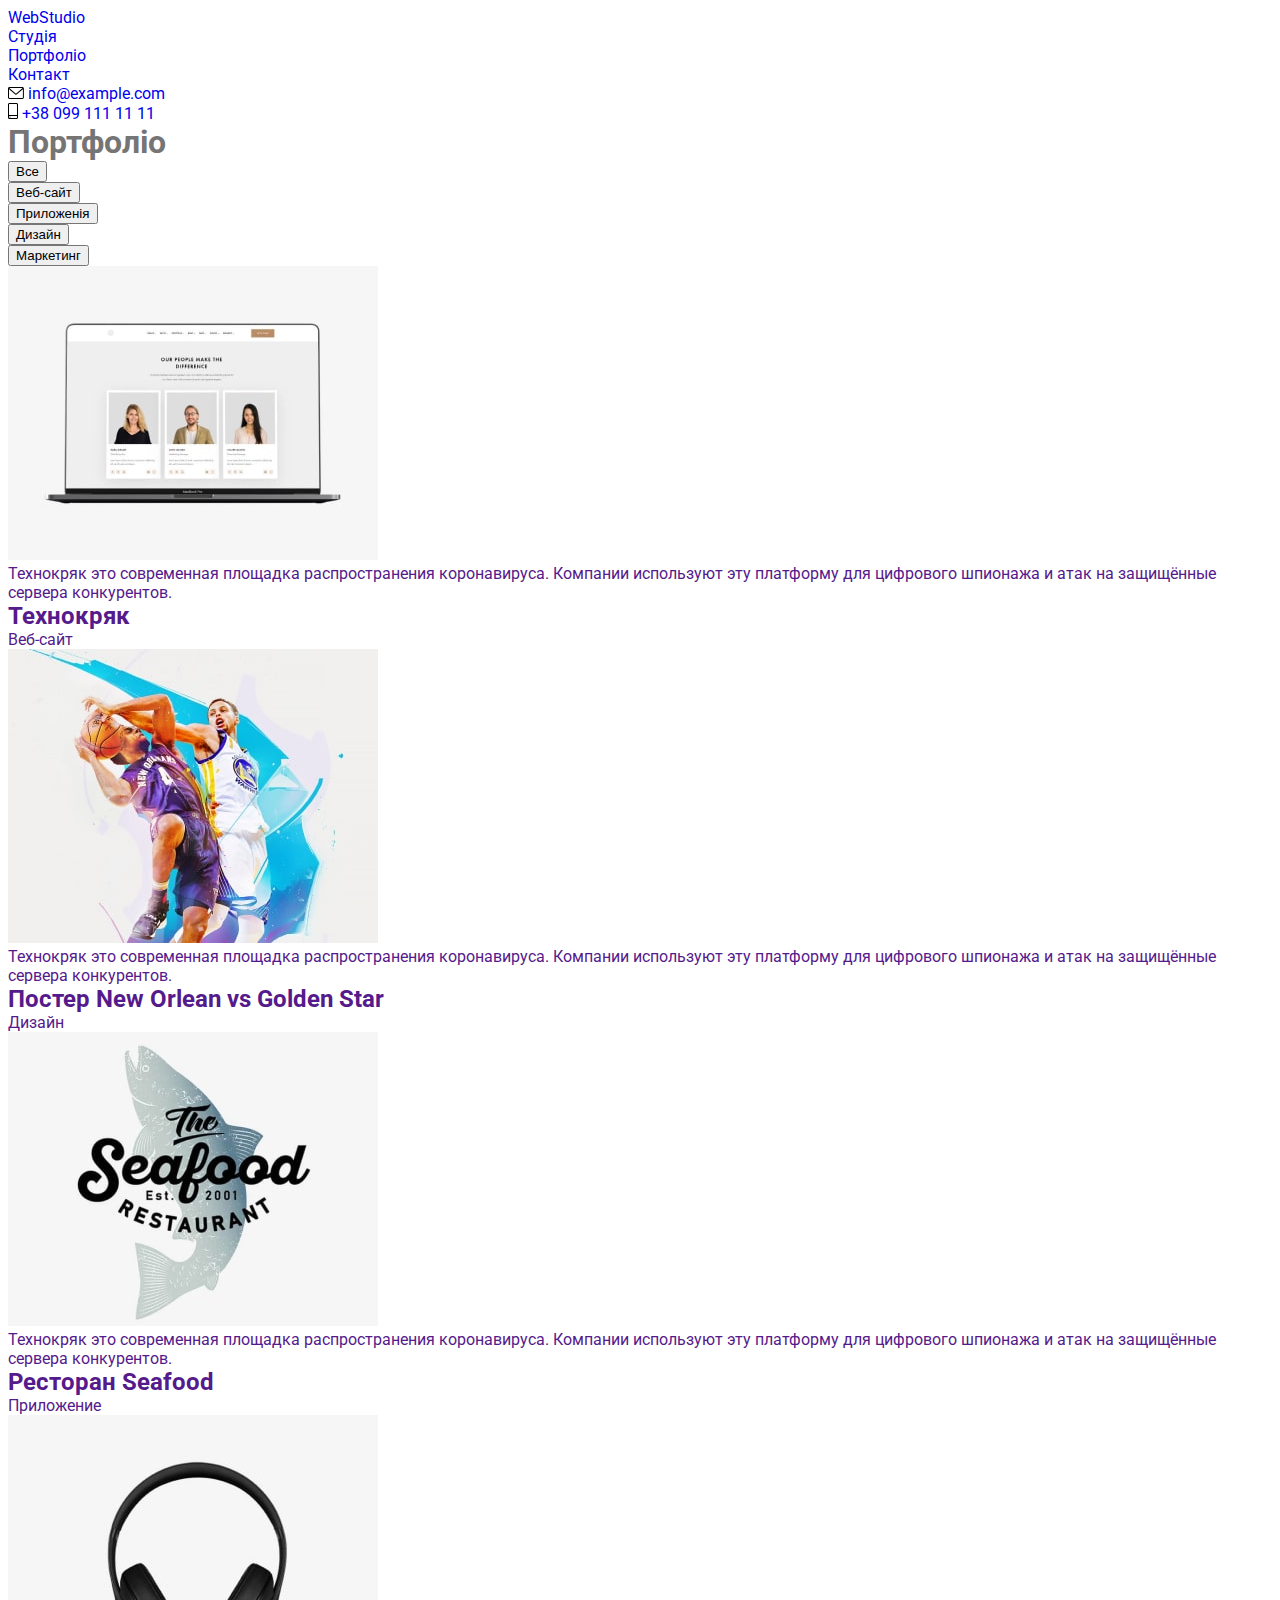
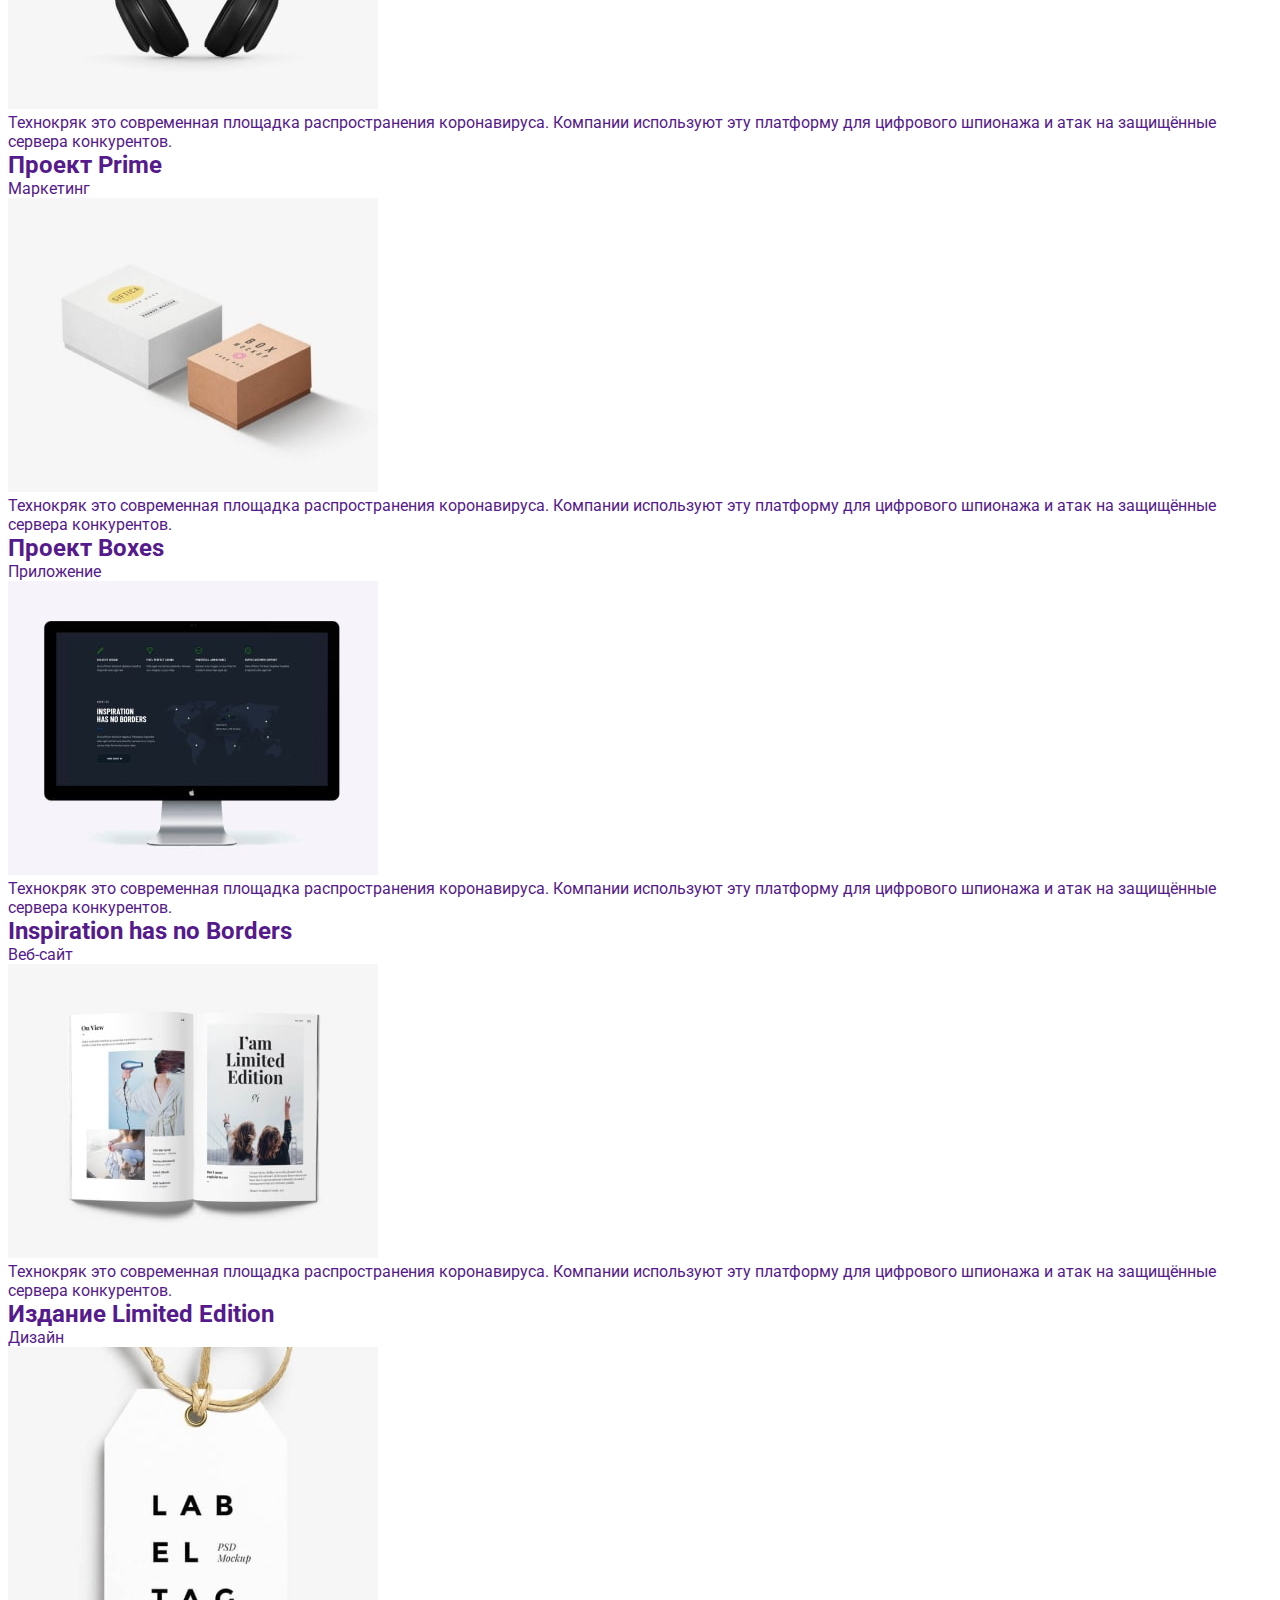
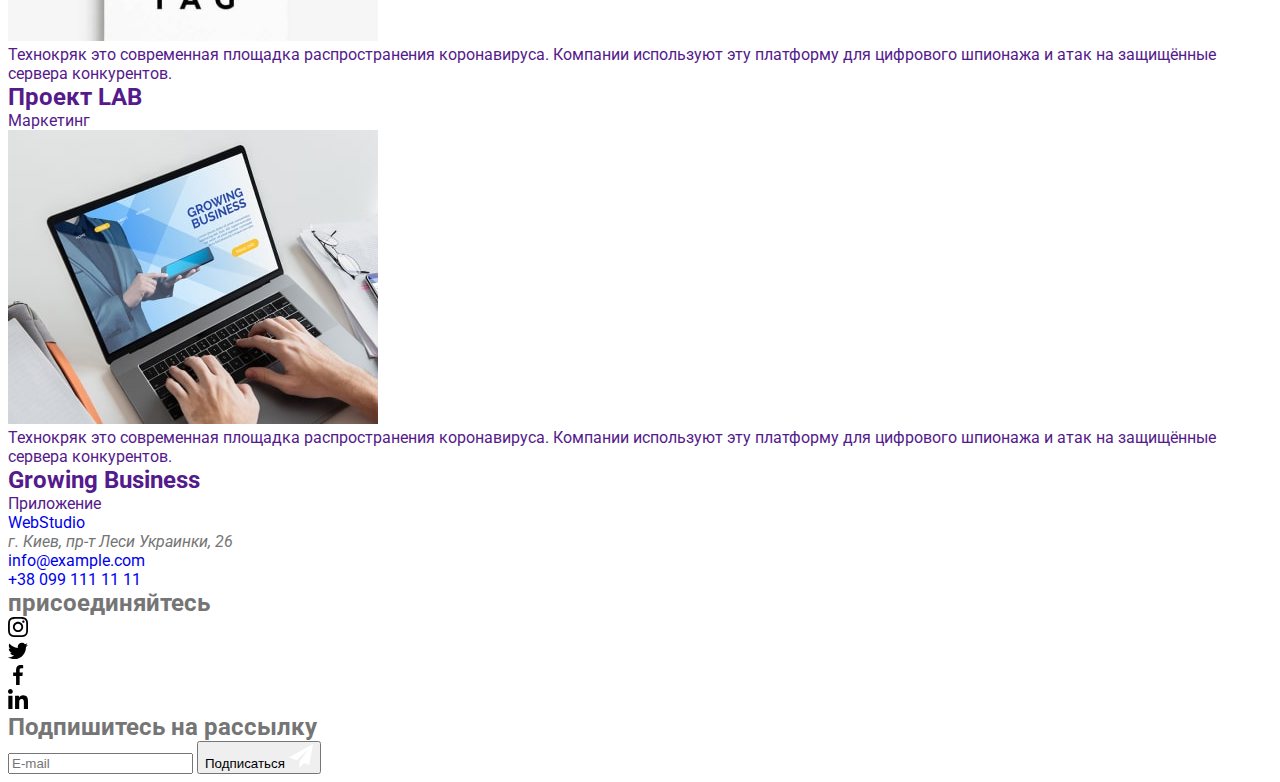
==== portfolio.html @ 378394bd "Переніс" ====
<!DOCTYPE html>
<html lang="en">
<head>
    <meta charset="UTF-8">
    <meta http-equiv="X-UA-Compatible" content="IE=edge">
    <meta name="viewport" content="width=device-width, initial-scale=1.0">
    <title>Portfolio</title>
    <link rel="stylesheet" href="https://cdnjs.cloudflare.com/ajax/libs/modern-normalize/1.1.0/modern-normalize.min.css"
        integrity="sha512-wpPYUAdjBVSE4KJnH1VR1HeZfpl1ub8YT/NKx4PuQ5NmX2tKuGu6U/JRp5y+Y8XG2tV+wKQpNHVUX03MfMFn9Q=="
        crossorigin="anonymous" referrerpolicy="no-referrer" />
        <link rel="stylesheet" href="./css/main.min.css">
    <link rel="preconnect" href="https://fonts.googleapis.com">
    <link rel="preconnect" href="https://fonts.gstatic.com" crossorigin>
    <link href="https://fonts.googleapis.com/css2?family=Raleway:wght@700&family=Roboto:wght@400;500;700;900&display=swap"
        rel="stylesheet">
    </head>
<body class="page">
<!-- Шапка -->
    <header class="header-sectios container">
        <nav class="header-nav">
            <a href="./index.html" class="logo">Web<span class="logo--black">Studio</span></a>
            <ul class="header-nav__list">
                <li class="header-nav__item ">
                    <a href="/" class="header-nav__link hovers line">Студія</a>
                </li>
                <li class="header-nav__item">
                    <a href="./portfolio.html" class="header-nav__link hovers">Портфоліо</a>
                </li>
                <li class="header-nav__item">
                    <a href="#contakt" class="header-nav__link hovers">Контакт</a>
                </li>
            </ul>
        </nav>
        <ul class="contacts-list">
            <li class="contacts-list__item"><a href="mailto:info@example.com" class="contacts-list__ling hovers">
                    <svg class="contacts-list__icon" width="16" height="12">
                        <use href="./images/symbol-defs.svg#icon-envelope"></use>
                    </svg>
                    info@example.com</a></li>
            <li class="contacts-list__item "><a href="tel:+380991111111" class="contacts-list__ling hovers">
                    <svg class="contacts-list__icon" width="10" height="16">
                        <use href="./images/symbol-defs.svg#icon-smartphone"></use>
                    </svg>
                    +38 099 111 11 11</a></li>
        </ul>
    </header>
    <main>
<!-- кнопки -->
        <div class=" ganaral container" >
            <h1 class="ninja">Портфоліо</h1>
            <ul class="list-buttom">
                <li class="list-buttom__item"><button type="button" class="list-buttom__btn">Все</button></li>
                    <li class="list-buttom__item"><button type="button" class="list-buttom__btn">Веб-сайт</button></li>
                        <li class="list-buttom__item"><button type="button" class="list-buttom__btn">Приложенія</button></li>
                            <li class="list-buttom__item"><button type="button" class="list-buttom__btn">Дизайн</button></li>
                                <li class="list-buttom__item"><button type="button" class="list-buttom__btn">Маркетинг</button></li>
            </ul>
            <div>
                <ul class="portfolio-list">
                    <li class="portfolio-list__item">
                        <a href="" class="card-product">
                            <div class="card-product__box">
                            <img src="./images/project1.jpg" alt="Технокряк" width="370" height="294">
                            <p class="card-product__overlay">
                                Технокряк это современная площадка распространения коронавируса. Компании используют эту платформу для
                                цифрового
                                шпионажа и атак на защищённые сервера конкурентов.
                            </p>
                            </div>
                            <div class="card-product__description">
                                <h2 class="title">Технокряк</h2>
                                <p class="card-product__text">Веб-сайт</p>
                            </div>
                        </a>
                    </li>
                    <li class="portfolio-list__item">
                        <a href="" class="card-product">
                            <div class="card-product__box">
                            <img src="./images/project2.jpg" alt="Постер New Orlean vs Golden Star" width="370" height="294">
                            <p class="card-product__overlay">
                                Технокряк это современная площадка распространения коронавируса. Компании используют эту платформу для
                                цифрового
                                шпионажа и атак на защищённые сервера конкурентов.
                            </p>
                            </div>
                            <div class="card-product__description">
                            <h2 class="title">Постер New Orlean vs Golden Star</h2>
                            <p class="card-product__text">Дизайн</p>
                            </div>
                        </a>
                    </li>
                    <li class="portfolio-list__item">
                        <a href="" class="card-product">
                            <div class="card-product__box">
                            <img src="./images/project3.jpg" alt="Ресторан Seafood" width="370" height="294">
                                <p class="card-product__overlay">
                                    Технокряк это современная площадка распространения коронавируса. Компании используют эту платформу для
                                    цифрового
                                    шпионажа и атак на защищённые сервера конкурентов.
                                </p>
                            </div>
                            <div class="card-product__description">
                            <h2 class="title">Ресторан Seafood</h2>
                            <p class="card-product__text">Приложение</p>
                            </div>
                        </a>
                    </li>
                    <li class="portfolio-list__item">
                        <a href="" class="card-product">
                            <div class="card-product__box">
                            <img src="./images/project4.jpg" alt="Проект Prime" width="370" height="294">
                                <p class="card-product__overlay">
                                    Технокряк это современная площадка распространения коронавируса. Компании используют эту платформу для
                                    цифрового
                                    шпионажа и атак на защищённые сервера конкурентов.
                                </p>
                            </div>
                            <div class="card-product__description">
                            <h2 class="title">Проект Prime</h2>
                            <p class="card-product__text">Маркетинг</p>
                            </div>
                        </a>
                    </li>
                    <li class="portfolio-list__item">
                        <a href="" class="card-product">
                            <div class="card-product__box">
                            <img src="./images/project5.jpg" alt="Проект Boxes" width="370" height="294">
                            <p class="card-product__overlay">
                                Технокряк это современная площадка распространения коронавируса. Компании используют эту платформу для
                                цифрового
                                шпионажа и атак на защищённые сервера конкурентов.
                            </p>
                            </div>
                            <div class="card-product__description">
                            <h2 class="title">Проект Boxes</h2>
                            <p class="card-product__text">Приложение</p>
                            </div>
                        </a>
                    </li>
                    <li class="portfolio-list__item">
                        <a href="" class="card-product">
                            <div class="card-product__box">
                            <img src="./images/project6.jpg" alt="Inspiration has no Borders" width="370" height="294">
                            <p class="card-product__overlay">
                                Технокряк это современная площадка распространения коронавируса. Компании используют эту платформу для
                                цифрового
                                шпионажа и атак на защищённые сервера конкурентов.
                            </p>
                            </div>
                            <div class="card-product__description">
                            <h2 class="title">Inspiration has no Borders</h2>
                            <p class="card-product__text">Веб-сайт</p>
                            </div>
                        </a>
                    </li>
                    <li class="portfolio-list__item">
                        <a href="" class="card-product">
                            <div class="card-product__box">
                            <img src="./images/project7.jpg" alt="Издание Limited Edition" width="370" height="294">
                            <p class="card-product__overlay">
                                Технокряк это современная площадка распространения коронавируса. Компании используют эту платформу для
                                цифрового
                                шпионажа и атак на защищённые сервера конкурентов.
                            </p>
                            </div>
                            <div class="card-product__description">
                            <h2 class="title">Издание Limited Edition</h2>
                            <p class="card-product__text">Дизайн</p>
                            </div>
                        </a>
                    </li>
                    <li class="portfolio-list__item">
                        <a href="" class="card-product">
                            <div class="card-product__box">
                            <img src="./images/project8.jpg" alt="Проект LAB" width="370" height="294">
                            <p class="card-product__overlay">
                                Технокряк это современная площадка распространения коронавируса. Компании используют эту платформу для
                                цифрового
                                шпионажа и атак на защищённые сервера конкурентов.
                            </p>
                            </div>
                            <div class="card-product__description">
                            <h2 class="title">Проект LAB</h2>
                            <p class="card-product__text">Маркетинг</p>
                            </div>
                        </a>
                    </li>
                    <li class="portfolio-list__item">
                        <a href="" class="card-product">
                            <div class="card-product__box">
                            <img src="./images/project9.jpg" alt="" width="370" height="294">
                            <p class="card-product__overlay">
                                Технокряк это современная площадка распространения коронавируса. Компании используют эту платформу для
                                цифрового
                                шпионажа и атак на защищённые сервера конкурентов.
                            </p>
                            </div>
                            <div class="card-product__description">
                            <h2 class="title">Growing Business</h2>
                            <p class="card-product__text">Приложение</p>
                            </div>
                        </a>
                    </li>
                </ul>
            </div>
        </div>
    </main>
<!-- Дно -->
    <footer class="footer" id="contakt">
        <div class="container box-footer">
            <div class="stage-property">
                <a href="./index.html" class="logo logo-footer ">Web<span class="logo-footer__text">Studio</span></a>
                <ul class="stage-property__list">
                    <li class="stage-property__item">
                        <address class="stage-property__address">г. Киев, пр-т Леси Украинки, 26</address>
                    </li>
                    <li class="stage-property__item"><a href="mailto:info@example.com"
                            class="stage-property__link hovers">info@example.com</a></li>
                    <li class="stage-property__item"><a href="tel:+380991111111"
                            class="stage-property__link number hovers">+38 099 111 11 11</a></li>
    
                </ul>
            </div>
            <div class="networks-footer">
                <h2 class="footer-title">присоединяйтесь</h2>
                <ul class="flex-list">
                    <li class="networks-footer__item">
                        <a href="" class="networks-footer__link">
                            <svg height="20" width="20">
                                <use class="networks-footer__icon" href="./images/symbol-defs.svg#icon-instagram"></use>
                            </svg>
                        </a>
                    </li>
                    <li class="networks-footer__item">
                        <a href="" class="networks-footer__link">
                            <svg height="20" width="20">
                                <use class="networks-footer__icon" href="./images/symbol-defs.svg#icon-twitter"></use>
                            </svg>
                        </a>
                    </li>
                    <li class="networks-footer__item">
                        <a href="" class="networks-footer__link">
                            <svg height="20" width="20">
                                <use class="networks-footer__icon" href="./images/symbol-defs.svg#icon-facebook"></use>
                            </svg>
                        </a>
                    </li>
                    <li class="networks-footer__item">
                        <a href="" class="networks-footer__link">
                            <svg height="20" width="20">
                                <use class="networks-footer__icon" href="./images/symbol-defs.svg#icon-linkedin"></use>
                            </svg>
                        </a>
                </ul>
            </div>
            <form action="#" class="form-footer">
                <h2 class="footer-title">Подпишитесь на рассылку</h2>
                <div class="box-footer">
                    <input type="email" name="email" class="form-footer__input" placeholder="E-mail">
                    <button type="submit" class="button form-footer__btn">Подписаться
                        <svg height="24" width="24" class="form-footer__icon">
                            <use href="./images/symbol-defs.svg#icon-send"></use>
                        </svg>
                    </button>
                </div>
            </form>
        </div>
    </footer>
</body>
</html>
---- css/main.min.css ----
.page{color:var(--color-page);font-family:'Roboto', sans-serif}h1,h2,h3,h4,h5,h6{margin-top:0;margin-bottom:0}p{margin-top:0px;margin-bottom:0px}a{text-decoration:none}ul{list-style:none;padding:0;margin:0}:root{--color-page: #757575;--title-color: #212121;--whitу-color: #ffffff;--whity-color-back: #f5f4fa;--color-second: #2f303a;--color-footer: rgba(255, 255, 255, 0.6);--accent: #2196f3;--but: #188ce8;--wigth-pege: 1200px;--lateral-padding: 15px;--icon-fill: #afb1b8;--bak-color-mak: rgba(47, 48, 58, 0.8);--color-taxt-footer: rgba(255, 255, 255, 0.6);--color-logo-header: #000}.hero{display:block;background-color:var(--color-second);background-image:linear-gradient(rgba(47,48,58,0.4), rgba(47,48,58,0.4)),url(../images/bacgraund.jpg);background-repeat:no-repeat;background-size:cover;max-width:1600px;margin:0 auto}.hero__box{text-align:center;padding-top:118px;padding-bottom:118px}.hero__title{font-weight:900;font-size:26px;line-height:1.62;text-align:center;letter-spacing:0.06em;text-transform:uppercase;margin-bottom:30px;color:var(--whitу-color)}
/*# sourceMappingURL=main.min.css.map */
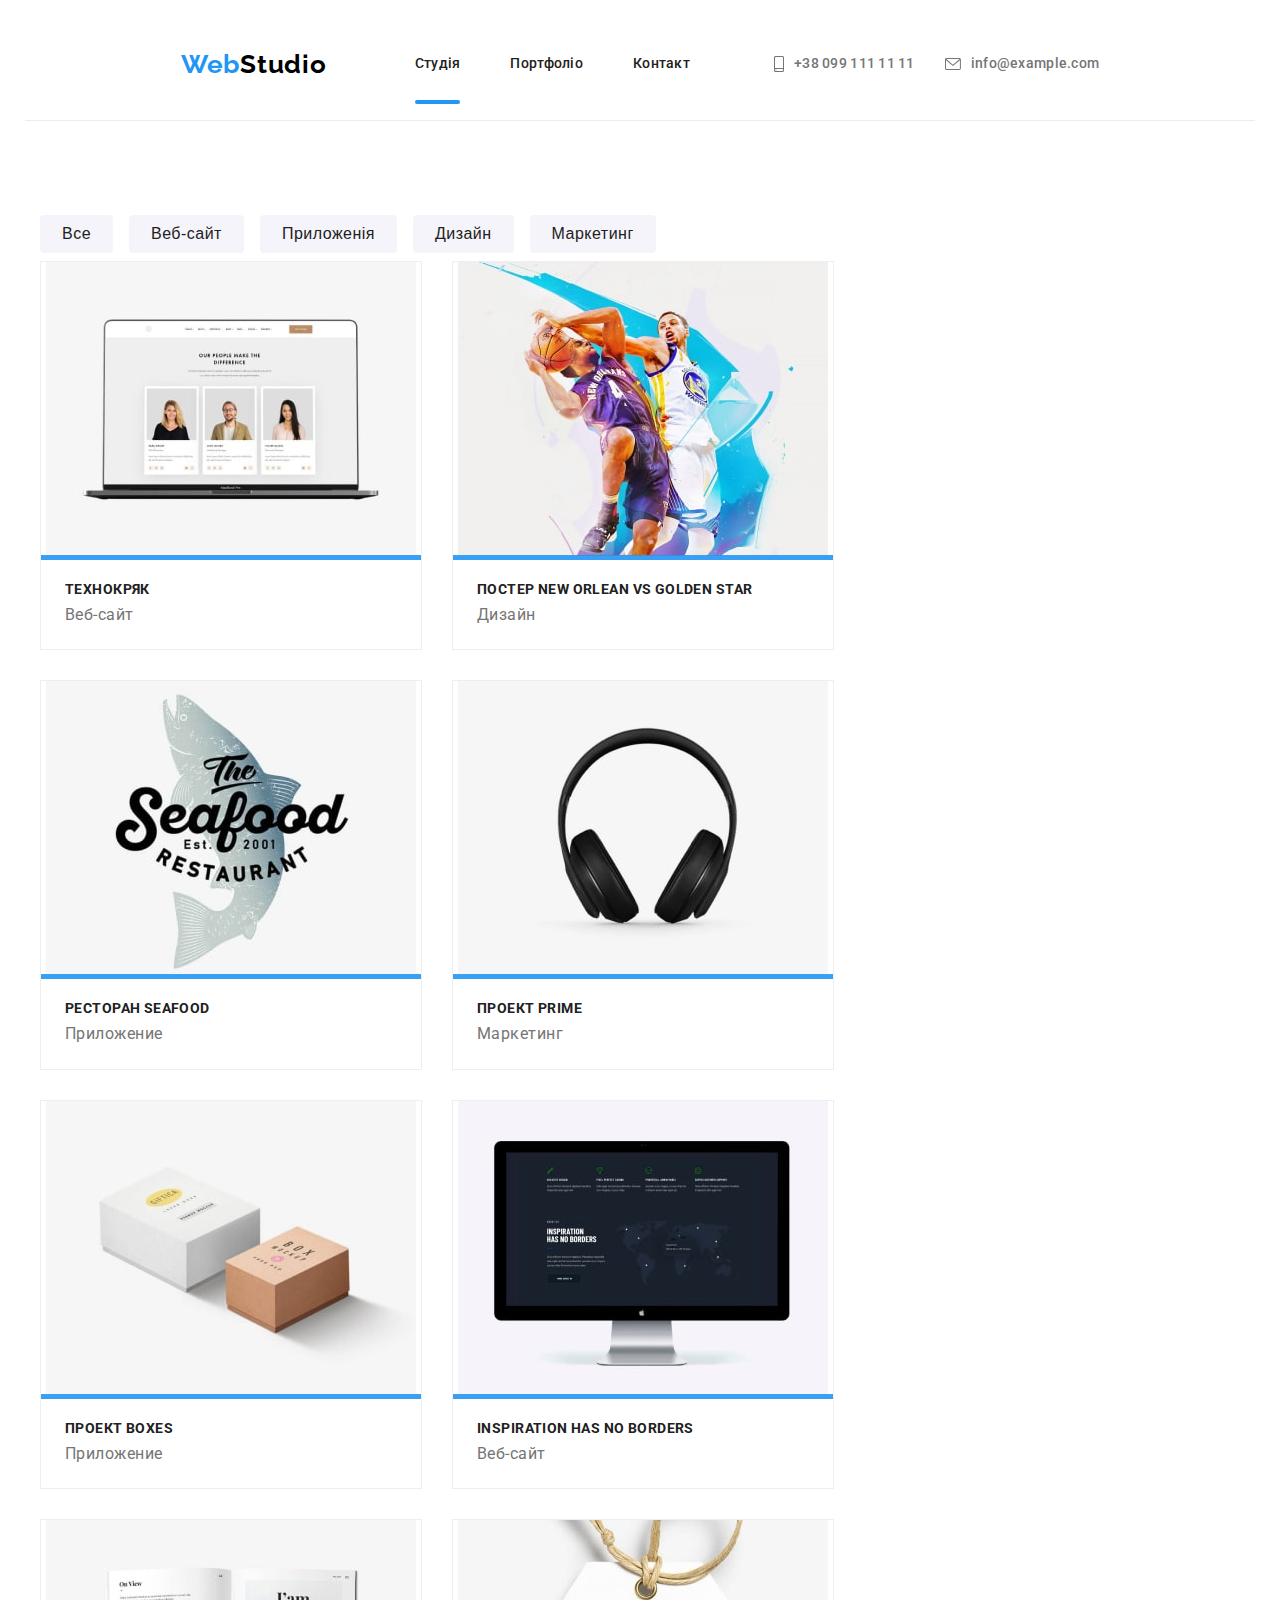
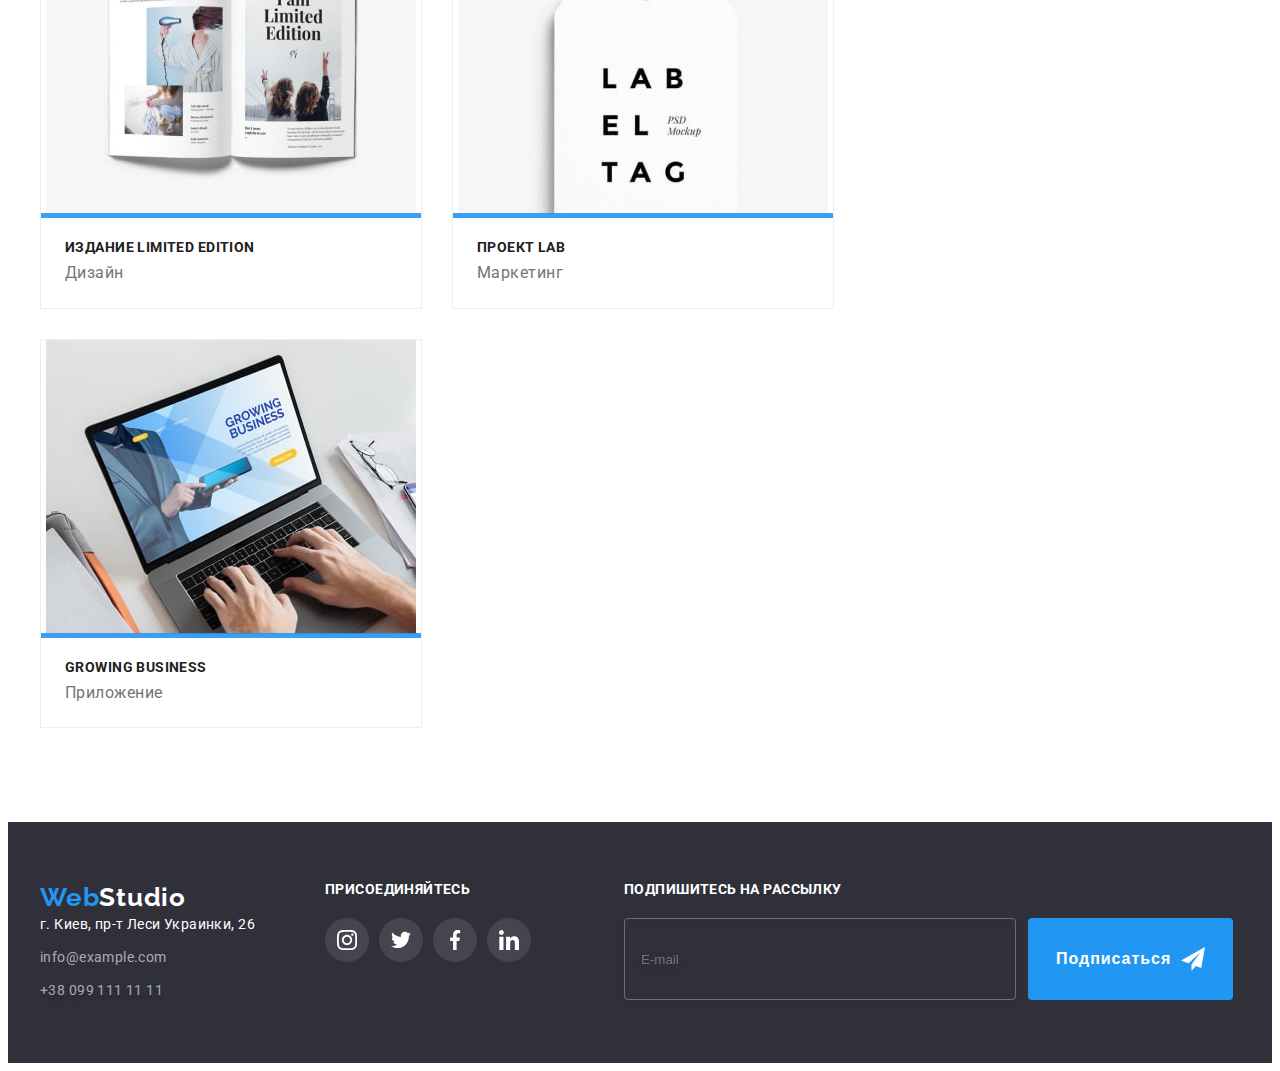
==== commit 11ba2189: "адаптив 2.0" ====
--- a/portfolio.html
+++ b/portfolio.html
@@ -16,34 +16,59 @@
     </head>
 <body class="page">
 <!-- Шапка -->
-    <header class="header-sectios container">
-        <nav class="header-nav">
-            <a href="./index.html" class="logo">Web<span class="logo--black">Studio</span></a>
-            <ul class="header-nav__list">
-                <li class="header-nav__item ">
-                    <a href="/" class="header-nav__link hovers line">Студія</a>
+<header class="header">
+    <div class="header-sectios container">
+        <a href="./index.html" class="logo">Web<span class="logo--black">Studio</span></a>
+        <button type="button" class="header__btn js-open-menu hovers" aria-expanded="false" aria-controls="mobile-menu">
+            <svg width="40" height="40">
+                <use class="icon-menu" href="./images/symbol-defs.svg#icon-menu"></use>
+            </svg>
+        </button>
+        <div class="mobil-menu js-menu-container ">
+            <button type="button" class="header__btn js-close-menu hovers" aria-expanded="false"
+                aria-controls="mobile-menu">
+                <svg width="40" height="40">
+                    <use class="icon-close" href="./images/symbol-defs.svg#icon-close"></use>
+                </svg>
+            </button>
+            <nav class="header-nav">
+                <ul class="header-nav__list">
+                    <li class="header-nav__item ">
+                        <a href="/" class="header-nav__link hovers line">Студія</a>
+                    </li>
+                    <li class="header-nav__item">
+                        <a href="./portfolio.html" class="header-nav__link hovers">Портфоліо</a>
+                    </li>
+                    <li class="header-nav__item">
+                        <a href="#contakt" class="header-nav__link hovers">Контакт</a>
+                    </li>
+                </ul>
+            </nav>
+            <ul class="contacts-list">
+                <li class="contacts-list__item "><a href="tel:+380991111111"
+                        class="contacts-list__ling hovers mobil-menu--number">
+                        <svg class="contacts-list__icon" width="10" height="16">
+                            <use href="./images/symbol-defs.svg#icon-smartphone"></use>
+                        </svg>
+                        +38 099 111 11 11</a></li>
+                <li class="contacts-list__item"><a href="mailto:info@example.com" class="contacts-list__ling hovers">
+                        <svg class="contacts-list__icon" width="16" height="12">
+                            <use href="./images/symbol-defs.svg#icon-envelope"></use>
+                        </svg>
+                        info@example.com</a></li>
+
+            </ul>
+            <ul class="mobil-menu__list">
+                <li class="mobil-menu__item"><a class="mobil-menu_link mobil-menu_link--retreat" href="">Instagram</a>
                 </li>
-                <li class="header-nav__item">
-                    <a href="./portfolio.html" class="header-nav__link hovers">Портфоліо</a>
-                </li>
-                <li class="header-nav__item">
-                    <a href="#contakt" class="header-nav__link hovers">Контакт</a>
-                </li>
-            </ul>
-        </nav>
-        <ul class="contacts-list">
-            <li class="contacts-list__item"><a href="mailto:info@example.com" class="contacts-list__ling hovers">
-                    <svg class="contacts-list__icon" width="16" height="12">
-                        <use href="./images/symbol-defs.svg#icon-envelope"></use>
-                    </svg>
-                    info@example.com</a></li>
-            <li class="contacts-list__item "><a href="tel:+380991111111" class="contacts-list__ling hovers">
-                    <svg class="contacts-list__icon" width="10" height="16">
-                        <use href="./images/symbol-defs.svg#icon-smartphone"></use>
-                    </svg>
-                    +38 099 111 11 11</a></li>
-        </ul>
-    </header>
+                <li class="mobil-menu__item"><a class="mobil-menu_link" href="">Twitter</a></li>
+                <li class="mobil-menu__item"><a class="mobil-menu_link" href="">Facebook</a></li>
+                <li class="mobil-menu__item"><a class="mobil-menu_link mobil-menu_link--line" href="">LinkedIn</a></li>
+
+        </div>
+    </div>
+    </div>
+</header>
     <main>
 <!-- кнопки -->
         <div class=" ganaral container" >
@@ -208,7 +233,7 @@
 <!-- Дно -->
     <footer class="footer" id="contakt">
         <div class="container box-footer">
-            <div class="stage-property">
+            <div class="stage-property box-footer__item">
                 <a href="./index.html" class="logo logo-footer ">Web<span class="logo-footer__text">Studio</span></a>
                 <ul class="stage-property__list">
                     <li class="stage-property__item">
@@ -221,9 +246,9 @@
     
                 </ul>
             </div>
-            <div class="networks-footer">
+            <div class="networks-footer box-footer__item">
                 <h2 class="footer-title">присоединяйтесь</h2>
-                <ul class="flex-list">
+                <ul class="networks-footer__list">
                     <li class="networks-footer__item">
                         <a href="" class="networks-footer__link">
                             <svg height="20" width="20">
@@ -231,31 +256,31 @@
                             </svg>
                         </a>
                     </li>
+                    <li class="networks-footer__item ">
+                        <a href="" class="networks-footer__link">
+                            <svg height="20" width="20">
+                                <use class="networks-footer__icon" href="./images/symbol-defs.svg#icon-twitter"></use>
+                            </svg>
+                        </a>
+                    </li>
                     <li class="networks-footer__item">
                         <a href="" class="networks-footer__link">
                             <svg height="20" width="20">
-                                <use class="networks-footer__icon" href="./images/symbol-defs.svg#icon-twitter"></use>
+                                <use class="networks-footer__icon" href="./images/symbol-defs.svg#icon-facebook"></use>
                             </svg>
                         </a>
                     </li>
                     <li class="networks-footer__item">
                         <a href="" class="networks-footer__link">
                             <svg height="20" width="20">
-                                <use class="networks-footer__icon" href="./images/symbol-defs.svg#icon-facebook"></use>
-                            </svg>
-                        </a>
-                    </li>
-                    <li class="networks-footer__item">
-                        <a href="" class="networks-footer__link">
-                            <svg height="20" width="20">
                                 <use class="networks-footer__icon" href="./images/symbol-defs.svg#icon-linkedin"></use>
                             </svg>
                         </a>
                 </ul>
             </div>
-            <form action="#" class="form-footer">
+            <form action="#" class="form-footer box-footer__item">
                 <h2 class="footer-title">Подпишитесь на рассылку</h2>
-                <div class="box-footer">
+                <div class="form-footer__box">
                     <input type="email" name="email" class="form-footer__input" placeholder="E-mail">
                     <button type="submit" class="button form-footer__btn">Подписаться
                         <svg height="24" width="24" class="form-footer__icon">
@@ -266,5 +291,6 @@
             </form>
         </div>
     </footer>
+    <script src="./js/mobile-menu.js"></script>
 </body>
 </html>--- a/css/main.min.css
+++ b/css/main.min.css
@@ -1,2 +1,2 @@
-.page{color:var(--color-page);font-family:'Roboto', sans-serif}h1,h2,h3,h4,h5,h6{margin-top:0;margin-bottom:0}p{margin-top:0px;margin-bottom:0px}a{text-decoration:none}ul{list-style:none;padding:0;margin:0}:root{--color-page: #757575;--title-color: #212121;--whitу-color: #ffffff;--whity-color-back: #f5f4fa;--color-second: #2f303a;--color-footer: rgba(255, 255, 255, 0.6);--accent: #2196f3;--but: #188ce8;--wigth-pege: 1200px;--lateral-padding: 15px;--icon-fill: #afb1b8;--bak-color-mak: rgba(47, 48, 58, 0.8);--color-taxt-footer: rgba(255, 255, 255, 0.6);--color-logo-header: #000}.hero{display:block;background-color:var(--color-second);background-image:linear-gradient(rgba(47,48,58,0.4), rgba(47,48,58,0.4)),url(../images/bacgraund.jpg);background-repeat:no-repeat;background-size:cover;max-width:1600px;margin:0 auto}.hero__box{text-align:center;padding-top:118px;padding-bottom:118px}.hero__title{font-weight:900;font-size:26px;line-height:1.62;text-align:center;letter-spacing:0.06em;text-transform:uppercase;margin-bottom:30px;color:var(--whitу-color)}
+:root{--color-page: #757575;--title-color: #212121;--whitу-color: #ffffff;--whity-color-back: #f5f4fa;--color-second: #2f303a;--color-footer: rgba(255, 255, 255, 0.6);--accent: #2196f3;--but: #188ce8;--wigth-pege: 1200px;--lateral-padding: 15px;--icon-fill: #afb1b8;--bak-color-mak: rgba(47, 48, 58, 0.8);--color-taxt-footer: rgba(255, 255, 255, 0.6);--color-logo-header: #000}.ninja{position:absolute;white-space:nowrap;width:1px;height:1px;overflow:hidden;border:0;padding:0;clip:rect(0 0 0 0);clip-path:inset(50%);margin:-1px}.page{color:var(--color-page);font-family:'Roboto', sans-serif}.preference-list__title{font-weight:bold;font-size:14px;line-height:1.14;letter-spacing:0.03em}.preference-list__text{font-size:14px;line-height:1.71;letter-spacing:0.03em}h1,h2,h3,h4,h5,h6{margin-top:0;margin-bottom:0}p{margin-top:0px;margin-bottom:0px}a{text-decoration:none}ul{list-style:none;padding:0;margin:0}.container{padding-left:15px;padding-right:15px;margin:0 auto}@media screen and (min-width: 480px){.container{width:480px}}@media screen and (min-width: 768px){.container{width:768px}}@media screen and (min-width: 1200px){.container{width:1200px}}@media screen and (min-width: 768px){.flex-list{display:flex;justify-content:center;flex-wrap:wrap;margin:-15px}}@media screen and (min-width: 768px){.flex-list__item{margin:15px}}.button{min-width:200px;min-height:50px;color:var(--whitу-color);font-weight:bold;font-size:16px;line-height:1.87;letter-spacing:0.06em;border-radius:4px;border:none;background-color:var(--accent);transition:background-color 250ms cubic-bezier(0.4, 0, 0.2, 1)}.button:hover{cursor:pointer;background-color:var(--but)}.title{color:var(--title-color);font-weight:bold;font-size:14px;line-height:1.4;letter-spacing:0.03em;text-transform:uppercase}.title.big{font-weight:bold;font-size:36px;line-height:1.7;text-align:center;letter-spacing:0.03em;text-transform:none;margin-bottom:50px}.portfolio .title{text-transform:none;font-weight:bold;font-size:18px;line-height:2;letter-spacing:0.06em;text-align:left}.logo{font-family:Raleway;font-weight:700;font-size:26px;line-height:1.19;letter-spacing:0.03em;text-decoration:none;color:var(--accent)}.hovers{transition:color 250ms cubic-bezier(0.4, 0, 0.2, 1)}.hovers:hover,.hovers:focus{color:var(--accent);fill:var(--accent)}.backdrop{position:fixed;top:0;width:100vw;height:100vh;background-color:rgba(0,0,0,0.2);transition:opacity 250ms cubic-bezier(0.4, 0, 0.2, 1)}.modal{position:absolute;max-width:530px;min-height:580px;top:50%;left:50%;transform:translate(-50%, -50%);padding:40px;background-color:#fff}.close-button{position:absolute;display:flex;justify-content:center;align-items:center;top:8px;right:8px;padding:0;width:30px;height:30px;border-radius:50%;border:1px solid rgba(0,0,0,0.1);background-color:#fff;transition:fill 250ms cubic-bezier(0.4, 0, 0.2, 1)}.close-button:hover{fill:var(--accent)}.is-hidden{visibility:inherit;opacity:0;pointer-events:none}.form-title{margin-bottom:28px;font-weight:bold;font-size:20px;line-height:1.15;text-align:center;letter-spacing:0.03em;color:var(--title-color)}.form-modal__field{position:relative;display:block;margin-bottom:28px}.form-modal__input{display:block;width:100%;min-height:40px;padding:12px;padding-left:42px;border:1px solid rgba(33,33,33,0.2);border-radius:4px;outline:none;transition:border 250ms cubic-bezier(0.4, 0, 0.2, 1)}.form-modal__input:focus-within{border:1px solid var(--accent)}.form-modal__label{position:absolute;top:-18px;left:0;font-size:12px;line-height:1.17;letter-spacing:0.01em}.form-modal__icon{position:absolute;top:50%;left:12px;transform:translateY(-50%);transition:fill 250ms cubic-bezier(0.4, 0, 0.2, 1)}.form-modal__input:focus-within ~ .form-modal__icon{fill:var(--accent)}.form-textarea{display:block;width:100%;height:120px;resize:none;padding:12px 16px;border:1px solid rgba(33,33,33,0.2);border-radius:4px;outline:none;transition:border 250ms cubic-bezier(0.4, 0, 0.2, 1)}.form-textarea::placeholder{font-size:14px;line-height:1.14;letter-spacing:0.01em;color:rgba(117,117,117,0.5)}.form-textarea:focus-within{border:1px solid var(--accent)}.form-checkbox{display:flex;justify-content:center;align-items:center;margin-bottom:30px}.form-checkbox__label{margin-left:8.38px;text-align:center;font-size:14px;line-height:1.71;letter-spacing:0.03em}.form-checkbox__link-contract{color:var(--accent);text-decoration:underline}.form-checkbox__icon{width:16px;height:15px;border:3px solid var(--title-color);fill:white;border-radius:3px;transition:background-color 250ms cubic-bezier(0.4, 0, 0.2, 1),border 250ms cubic-bezier(0.4, 0, 0.2, 1)}.form-checkbox__input:checked+.form-checkbox__icon{background-color:var(--accent);border:none}.form-checkbox__input{appearance:none}.form-modal__button{display:block;margin:0 auto;transition:background-color 250ms cubic-bezier(0.4, 0, 0.2, 1),box-shadow 250ms cubic-bezier(0.4, 0, 0.2, 1)}.form-modal__button:hover{background-color:#188ce8;box-shadow:0px 4px 4px rgba(0,0,0,0.15);border-radius:4px}.hero{display:block;background-color:var(--color-second);background-image:linear-gradient(rgba(47,48,58,0.4), rgba(47,48,58,0.4)),url("../images/header-bacgraund.jpg");background-repeat:no-repeat;background-size:cover;width:100%;max-width:1600px;margin:0 auto}.hero__box{text-align:center;padding-top:118px;padding-bottom:118px}.hero__title{font-weight:900;font-size:21px;line-height:1.62;text-align:center;letter-spacing:0.06em;text-transform:uppercase;margin-bottom:30px;color:var(--whitу-color)}@media screen and (min-width: 480px){.hero__title{font-size:26px}}@media screen and (min-width: 1200px){.hero__title{font-size:44px;line-height:1.36}}.preference-list{padding-top:60px;padding-bottom:60px}@media screen and (min-width: 768px){.preference-list{display:flex;flex-wrap:wrap;margin:-15px}}.preference-list__item{max-width:450px}@media screen and (min-width: 768px){.preference-list__item{width:calc((100% - 2 * 30px) / 2);margin:15px}}@media screen and (min-width: 1200px){.preference-list__item{width:calc((100% - 4 * 30px) / 4)}}@media screen and (max-width: 768px){.preference-list__item:not(:last-child){margin-bottom:30px}}.preference-list__icon{width:100%;height:120px;border-radius:4px;background-color:var(--whity-color-back);display:flex;justify-content:center;align-items:center;margin-bottom:30px}.preference-list__title{margin-bottom:10px;text-align:center;text-transform:uppercase;color:#212121}@media screen and (max-width: 1200px){.services{display:none}}.services__sektion{padding-top:94px;padding-bottom:94px}.services__box{position:relative}.services__img{display:block;width:100%;height:auto}.services__nam{position:absolute;bottom:0;left:0;text-align:center;width:100%;padding-top:27px;padding-bottom:27px;font-weight:bold;font-size:14px;line-height:1.14;letter-spacing:0.03em;text-transform:uppercase;color:var(--whitу-color);background-color:var(--bak-color-mak)}.workers{background-color:var(--whity-color-back)}.workers__section{padding:94px var(--lateral-padding) 94px}.workers__item{padding-bottom:30px;background-color:var(--whitу-color);box-shadow:0px 1px 3px rgba(0,0,0,0.12),0px 1px 1px rgba(0,0,0,0.14),0px 2px 1px rgba(0,0,0,0.2);border-radius:0px 0px 4px 4px;max-width:450px}@media screen and (max-width: 768px){.workers__item{margin-bottom:30px}}@media screen and (min-width: 768px){.workers__item{width:calc((100% - 2 * 30px) / 2)}}@media screen and (min-width: 1200px){.workers__item{width:calc((100% - 4 * 30px) / 4)}}.workers__img{display:block;width:100%}.workers__info{padding-top:30px;text-align:center}.workers__nam{color:var(--title-color);font-weight:500;font-size:16px;line-height:1.2;letter-spacing:0.03em;margin-bottom:10px}.workers__profession{margin-bottom:16px}.social-networks{display:flex;justify-content:center;align-items:center}.social-networks__item{transition:border-radius 250ms cubic-bezier(0.4, 0, 0.2, 1),background-color 250ms cubic-bezier(0.4, 0, 0.2, 1)}.social-networks__item:not(:last-child){margin-right:10px}.social-networks__item:hover,.social-networks__item:focus{background-color:var(--accent);border-radius:50%}.social-networks__icon{padding:12px;fill:var(--icon-fill);width:44px;height:44px}.social-networks__icon:hover,.social-networks__icon:focus{fill:var(--whitу-color)}@media screen and (max-width: 768px){.partners__list{display:flex;justify-content:center;flex-wrap:wrap;margin:-15px}}.partners__item{max-width:210px;margin:15px;width:calc((100% - 30px * 2) / 2)}@media screen and (min-width: 768px){.partners__item{width:226px}}@media screen and (min-width: 1200px){.partners__item{width:170px}}.partners__icon{display:flex;border:1px solid var(--icon-fill);border-radius:4px;color:var(--icon-fill);fill:currentColor;width:100%;height:92px;justify-content:center;align-items:center;transition:fill 250ms cubic-bezier(0.4, 0, 0.2, 1),border-color 250ms cubic-bezier(0.4, 0, 0.2, 1)}.partners__icon:hover,.partners__icon:focus{border-color:var(--accent);fill:var(--accent);cursor:pointer}.partners__box{padding-top:94px;padding-bottom:94px}.footer{background-color:var(--color-second)}.box-footer{display:flex;padding-top:60px;padding-bottom:60px}@media screen and (max-width: 768px){.box-footer{flex-direction:column;align-items:center}}@media screen and (max-width: 1200px){.box-footer{flex-wrap:wrap;justify-content:center}}@media screen and (max-width: 1200px){.box-footer__item:not(:last-child){margin-bottom:60px}}.logo-footer{margin-bottom:20px}@media screen and (max-width: 1200px){.logo-footer{text-align:center;display:block}}.logo-footer__text{color:var(--whitу-color)}.stage-property__list{margin:0px;color:var(--color-footer);font-size:14px;line-height:1.71;letter-spacing:0.03em}@media screen and (max-width: 1200px){.stage-property__list{text-align:center}}.stage-property__item:not(:last-child){margin-bottom:9px}.stage-property__link{display:block;color:var(--whitу-color);text-decoration:none;color:var(--color-taxt-footer)}.stage-property__address{font-style:inherit;font-size:14px;line-height:1.71;letter-spacing:0.03em;color:var(--whitу-color)}.number{font-size:14px;line-height:1.71;letter-spacing:0.03em;color:var(--color-footer);text-shadow:0px 4px 4px rgba(0,0,0,0.25)}.networks-footer{color:var(--whitу-color)}@media screen and (min-width: 768px){.networks-footer{margin-left:165px}}@media screen and (min-width: 1200px){.networks-footer{margin-left:70px}}.networks-footer__list{display:flex}.networks-footer__item:not(:last-child){margin-right:10px}.footer-title{font-weight:bold;font-size:14px;line-height:1.14;letter-spacing:0.03em;text-transform:uppercase;margin-bottom:20px}@media screen and (max-width: 1200px){.footer-title{text-align:center}}.networks-footer__link{display:flex;justify-content:center;align-items:center;width:44px;height:44px;fill:currentColor;color:var(--whitу-color);background-color:rgba(255,255,255,0.1);border-radius:50%;transition:background-color 250ms cubic-bezier(0.4, 0, 0.2, 1)}.networks-footer__link:hover,.networks-footer__link:focus{background-color:var(--accent)}.form-footer{color:var(--whitу-color)}@media screen and (max-width: 480px){.form-footer{width:100%}}@media screen and (min-width: 1200px){.form-footer{margin-left:93px}}.form-footer__input{min-height:50px;width:100%;padding:15px 16px;color:var(--whitу-color);background-color:inherit;border:1px solid rgba(255,255,255,0.3);border-radius:4px;filter:drop-shadow(0px 4px 4px rgba(0,0,0,0.15))}@media screen and (min-width: 480px){.form-footer__input{width:450px}}@media screen and (min-width: 1200px){.form-footer__input{width:358px}}@media screen and (max-width: 1200px){.form-footer__input{margin-bottom:20px}}@media screen and (min-width: 1200px){.form-footer__box{display:flex}}.form-footer__btn{display:flex;justify-content:center;align-items:center;padding:10px 28px;margin:0 auto}@media screen and (min-width: 1200px){.form-footer__btn{margin-left:12px}}.form-footer__icon{margin-left:10px}@media screen and (min-width: 768px){.header-sectios,.header-nav__list,.contacts-list,.header-nav{display:flex;align-items:center;justify-content:center}}.header-sectios{padding-top:16px;padding-bottom:16px;border-bottom:1px solid #ececec}.logo--black{color:var(--color-logo-header)}@media screen and (min-width: 768px){.mobil-menu{display:flex;align-items:center}}@media screen and (max-width: 768px){.header-nav{margin-bottom:210px}}@media screen and (min-width: 768px){.header-nav{margin-left:88px}}@media screen and (max-width: 768px){.header-nav__item:not(:first-child){margin-top:32px}}@media screen and (min-width: 768px){.header-nav__item:not(:first-child){margin-left:50px}}@media screen and (min-width: 768px){.contacts-list{display:block;margin-left:84px}}@media screen and (min-width: 768px) and (min-width: 1200px){.contacts-list__item:not(:first-child){margin-left:30px}}@media screen and (min-width: 1200px){.contacts-list{display:flex}}@media screen and (min-width: 768px){.line{position:relative}.line::after{position:absolute;bottom:0;display:block;content:'';height:4px;width:100%;border-radius:2px;background-color:var(--accent)}}.header-nav__link{display:block;color:var(--title-color);text-decoration:none;font-weight:500;font-size:40px;line-height:1.175;letter-spacing:0.02em}@media screen and (min-width: 768px){.header-nav__link{padding-top:32px;padding-bottom:32px;font-size:14px;line-height:1.14}}.contacts-list__ling{color:var(--color-page);font-weight:500;font-size:14px;line-height:1.14;letter-spacing:0.02em;text-decoration:none;text-align:center;display:flex;align-items:center}.contacts-list__icon{margin-right:10px;fill:currentColor}@media screen and (max-width: 768px){.contacts-list__icon{display:none}}.header__btn{position:absolute;top:10px;right:15px;border:none;background-color:#fff}@media screen and (min-width: 768px){.header__btn{display:none}}@media screen and (max-width: 768px){.contacts-list{margin-bottom:64px}.mobil-menu{display:flex;flex-direction:column;transform:translateX(100%);position:absolute;top:0;left:0;height:100vh;width:100vw;padding:48px 40px;background-color:#fff;transition:transform 250ms linear}.mobil-menu.is-open{transform:translateX(0)}.mobil-menu--number{font-weight:500;font-size:30px;line-height:1.18;letter-spacing:0.02em;color:var(--accent);margin-bottom:32px}}@media screen and (max-width: 768px) and (min-width: 480px){.mobil-menu--number{font-size:34px}}@media screen and (max-width: 768px){.mobil-menu__list{display:flex}.mobil-menu_link{font-weight:500;font-size:12px;line-height:1.22;letter-spacing:0.02em;color:#2196f3}}@media screen and (max-width: 768px) and (min-width: 480px){.mobil-menu_link{font-size:18px}}@media screen and (max-width: 768px){.mobil-menu_link{padding-right:10px;padding-left:10px;border-right:1px solid rgba(33,33,33,0.2)}.mobil-menu_link--retreat{padding-left:0px}.mobil-menu_link--line{border-right:none}}@media screen and (min-width: 768px){.mobil-menu__list{display:none}}.ganaral{padding-top:94px;padding-bottom:94px}.list-buttom{display:flex;margin-bottom:50px;justify-content:left;flex-wrap:wrap;margin:-8px}.list-buttom__item{margin:8px}.list-buttom__btn{border-radius:4px;min-height:38px;padding:6px 22px;font-weight:500;font-size:16px;line-height:1.62;text-align:center;letter-spacing:0.03em;color:var(--title-color);background-color:var(--whity-color-back);border:none;transition:color 250ms cubic-bezier(0.4, 0, 0.2, 1),background-color 250ms cubic-bezier(0.4, 0, 0.2, 1),box-shadow 250ms cubic-bezier(0.4, 0, 0.2, 1)}.list-buttom__btn:hover,.list-buttom__btn:focus{color:var(--whitу-color);background-color:var(--accent);cursor:pointer;box-shadow:0px 3px 1px rgba(0,0,0,0.1),0px 1px 2px rgba(0,0,0,0.08),0px 2px 2px rgba(0,0,0,0.12)}.portfolio-list{display:flex;flex-wrap:wrap;text-align:center;margin:-15px}.portfolio-list__item{border:1px solid #eeeeee;margin:15px;transition:box-shadow 250ms cubic-bezier(0.4, 0, 0.2, 1)}@media screen and (min-width: 768px){.portfolio-list__item{width:calc((100% - 30px * 2) / 2)}}@media screen and (min-width: 1200px){.portfolio-list__item{width:calc((100% - 30px * 3) / 3)}}.portfolio-list__item:hover,.portfolio-list__item:focus{cursor:pointer;box-shadow:0px 1px 1px rgba(0,0,0,0.12),0px 4px 4px rgba(0,0,0,0.06),1px 4px 6px rgba(0,0,0,0.16)}.card-product__description{padding:20px 24px;text-align:left}.card-product__text{font-size:16px;line-height:1.87;letter-spacing:0.03em;color:var(--color-page)}.card-product__box{position:relative;overflow:hidden}.card-product__overlay{position:absolute;top:0;left:0;transform:translatey(110%);width:100%;padding:63px 24px;font-size:18px;line-height:1.56;letter-spacing:0.03em;transition:transform 250ms cubic-bezier(0.4, 0, 0.2, 1);color:#fff;background-color:rgba(33,150,243,0.9)}.portfolio-list__item:hover .card-product__overlay,.portfolio-list__item:focus .card-product__overlay{transform:translate(0)}
 /*# sourceMappingURL=main.min.css.map */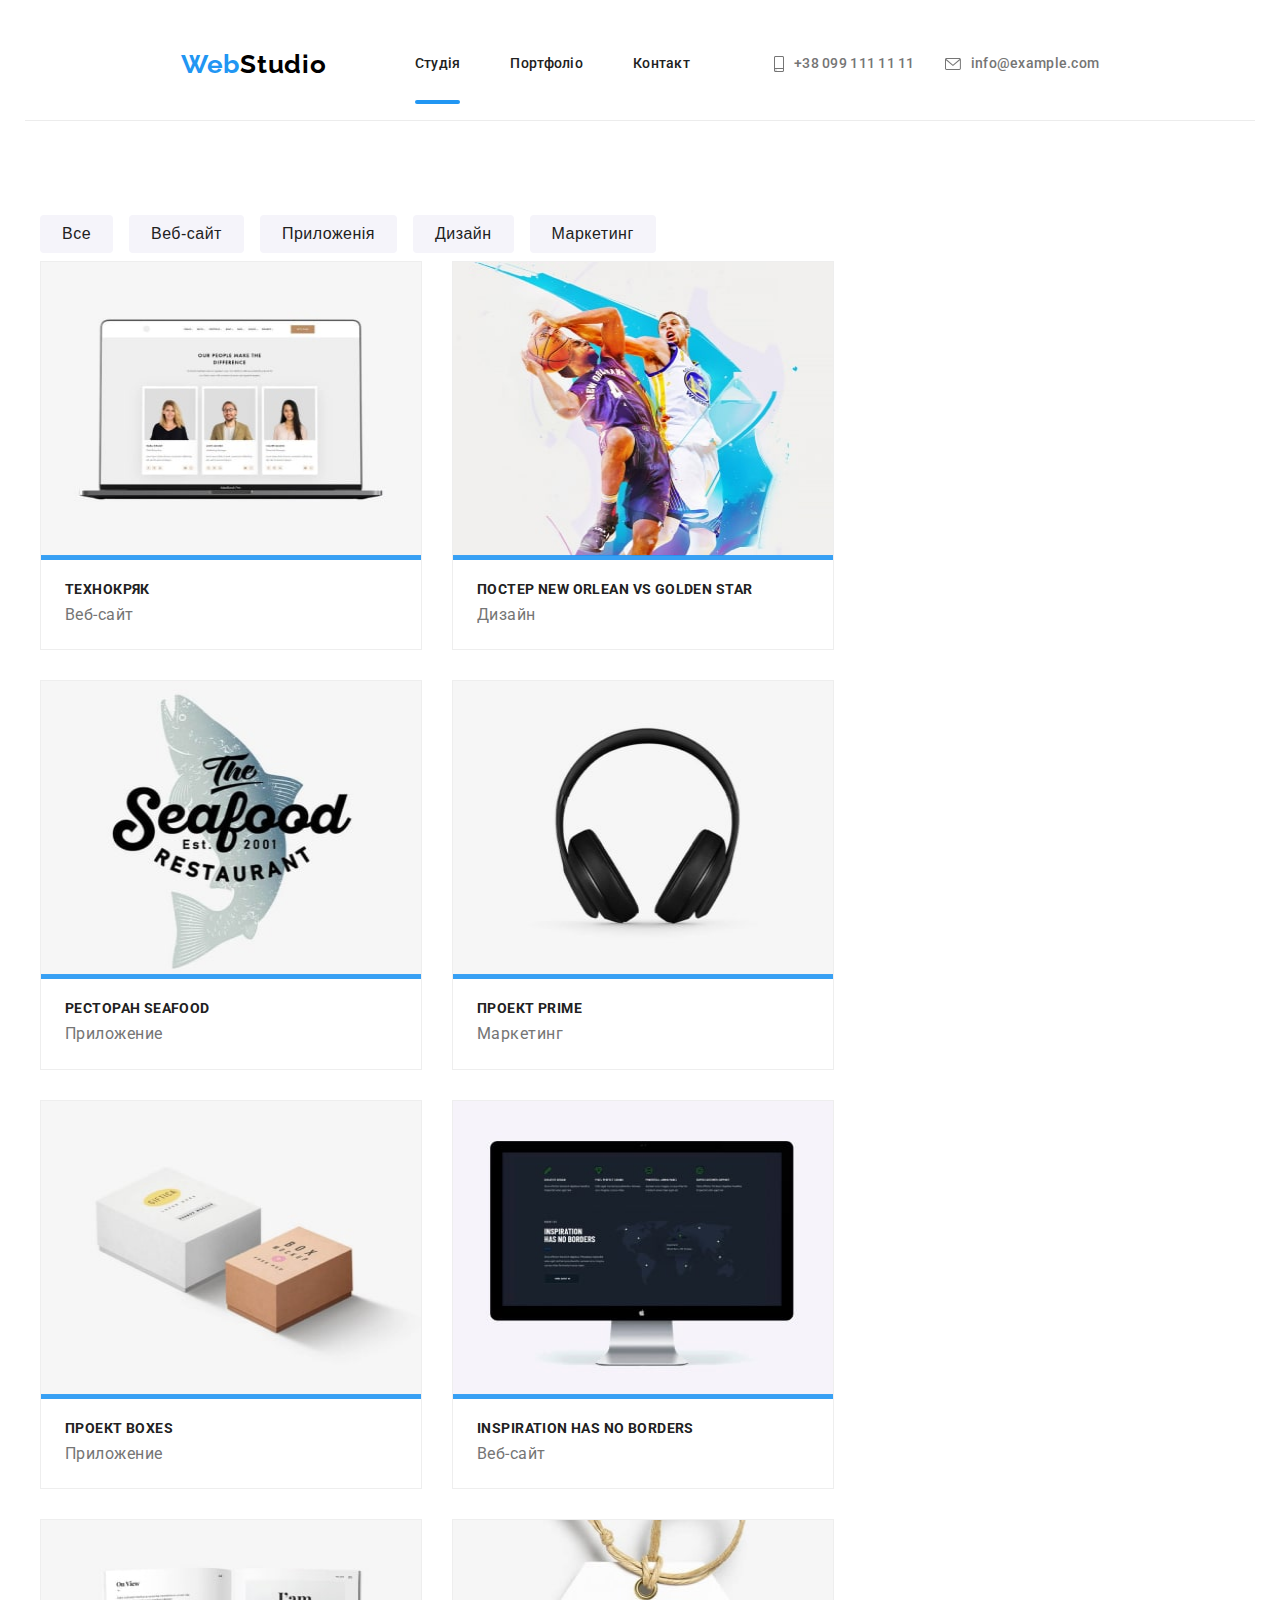
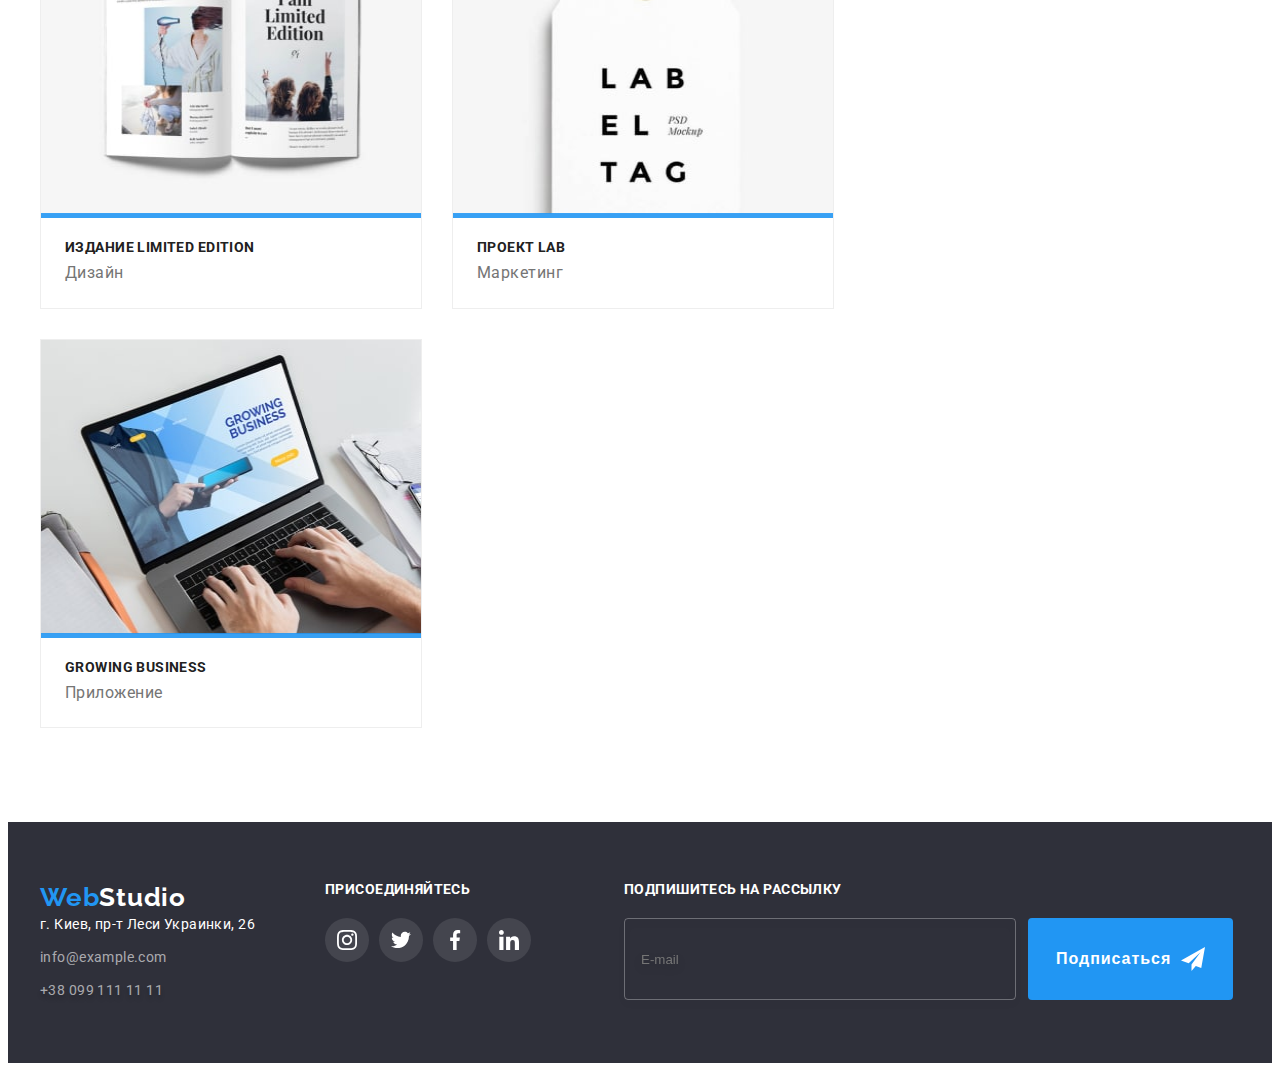
==== commit 0153da47: "Адаптив фото" ====
--- a/portfolio.html
+++ b/portfolio.html
@@ -85,7 +85,7 @@
                     <li class="portfolio-list__item">
                         <a href="" class="card-product">
                             <div class="card-product__box">
-                            <img src="./images/project1.jpg" alt="Технокряк" width="370" height="294">
+                            <img class="card-product__img" src="./images/project1.jpg" alt="Технокряк" width="370" height="294">
                             <p class="card-product__overlay">
                                 Технокряк это современная площадка распространения коронавируса. Компании используют эту платформу для
                                 цифрового
@@ -101,7 +101,7 @@
                     <li class="portfolio-list__item">
                         <a href="" class="card-product">
                             <div class="card-product__box">
-                            <img src="./images/project2.jpg" alt="Постер New Orlean vs Golden Star" width="370" height="294">
+                            <img class="card-product__img" src="./images/project2.jpg" alt="Постер New Orlean vs Golden Star" width="370" height="294">
                             <p class="card-product__overlay">
                                 Технокряк это современная площадка распространения коронавируса. Компании используют эту платформу для
                                 цифрового
@@ -117,7 +117,7 @@
                     <li class="portfolio-list__item">
                         <a href="" class="card-product">
                             <div class="card-product__box">
-                            <img src="./images/project3.jpg" alt="Ресторан Seafood" width="370" height="294">
+                            <img class="card-product__img" src="./images/project3.jpg" alt="Ресторан Seafood" width="370" height="294">
                                 <p class="card-product__overlay">
                                     Технокряк это современная площадка распространения коронавируса. Компании используют эту платформу для
                                     цифрового
@@ -133,7 +133,7 @@
                     <li class="portfolio-list__item">
                         <a href="" class="card-product">
                             <div class="card-product__box">
-                            <img src="./images/project4.jpg" alt="Проект Prime" width="370" height="294">
+                            <img class="card-product__img" src="./images/project4.jpg" alt="Проект Prime" width="370" height="294">
                                 <p class="card-product__overlay">
                                     Технокряк это современная площадка распространения коронавируса. Компании используют эту платформу для
                                     цифрового
@@ -149,7 +149,7 @@
                     <li class="portfolio-list__item">
                         <a href="" class="card-product">
                             <div class="card-product__box">
-                            <img src="./images/project5.jpg" alt="Проект Boxes" width="370" height="294">
+                            <img class="card-product__img" src="./images/project5.jpg" alt="Проект Boxes" width="370" height="294">
                             <p class="card-product__overlay">
                                 Технокряк это современная площадка распространения коронавируса. Компании используют эту платформу для
                                 цифрового
@@ -165,7 +165,7 @@
                     <li class="portfolio-list__item">
                         <a href="" class="card-product">
                             <div class="card-product__box">
-                            <img src="./images/project6.jpg" alt="Inspiration has no Borders" width="370" height="294">
+                            <img class="card-product__img" src="./images/project6.jpg" alt="Inspiration has no Borders" width="370" height="294">
                             <p class="card-product__overlay">
                                 Технокряк это современная площадка распространения коронавируса. Компании используют эту платформу для
                                 цифрового
@@ -181,7 +181,7 @@
                     <li class="portfolio-list__item">
                         <a href="" class="card-product">
                             <div class="card-product__box">
-                            <img src="./images/project7.jpg" alt="Издание Limited Edition" width="370" height="294">
+                            <img class="card-product__img" src="./images/project7.jpg" alt="Издание Limited Edition" width="370" height="294">
                             <p class="card-product__overlay">
                                 Технокряк это современная площадка распространения коронавируса. Компании используют эту платформу для
                                 цифрового
@@ -197,7 +197,7 @@
                     <li class="portfolio-list__item">
                         <a href="" class="card-product">
                             <div class="card-product__box">
-                            <img src="./images/project8.jpg" alt="Проект LAB" width="370" height="294">
+                            <img class="card-product__img" src="./images/project8.jpg" alt="Проект LAB" width="370" height="294">
                             <p class="card-product__overlay">
                                 Технокряк это современная площадка распространения коронавируса. Компании используют эту платформу для
                                 цифрового
@@ -213,7 +213,7 @@
                     <li class="portfolio-list__item">
                         <a href="" class="card-product">
                             <div class="card-product__box">
-                            <img src="./images/project9.jpg" alt="" width="370" height="294">
+                            <img class="card-product__img" src="./images/project9.jpg" alt="" width="370" height="294">
                             <p class="card-product__overlay">
                                 Технокряк это современная площадка распространения коронавируса. Компании используют эту платформу для
                                 цифрового
--- a/css/main.min.css
+++ b/css/main.min.css
@@ -1,2 +1,2 @@
-:root{--color-page: #757575;--title-color: #212121;--whitу-color: #ffffff;--whity-color-back: #f5f4fa;--color-second: #2f303a;--color-footer: rgba(255, 255, 255, 0.6);--accent: #2196f3;--but: #188ce8;--wigth-pege: 1200px;--lateral-padding: 15px;--icon-fill: #afb1b8;--bak-color-mak: rgba(47, 48, 58, 0.8);--color-taxt-footer: rgba(255, 255, 255, 0.6);--color-logo-header: #000}.ninja{position:absolute;white-space:nowrap;width:1px;height:1px;overflow:hidden;border:0;padding:0;clip:rect(0 0 0 0);clip-path:inset(50%);margin:-1px}.page{color:var(--color-page);font-family:'Roboto', sans-serif}.preference-list__title{font-weight:bold;font-size:14px;line-height:1.14;letter-spacing:0.03em}.preference-list__text{font-size:14px;line-height:1.71;letter-spacing:0.03em}h1,h2,h3,h4,h5,h6{margin-top:0;margin-bottom:0}p{margin-top:0px;margin-bottom:0px}a{text-decoration:none}ul{list-style:none;padding:0;margin:0}.container{padding-left:15px;padding-right:15px;margin:0 auto}@media screen and (min-width: 480px){.container{width:480px}}@media screen and (min-width: 768px){.container{width:768px}}@media screen and (min-width: 1200px){.container{width:1200px}}@media screen and (min-width: 768px){.flex-list{display:flex;justify-content:center;flex-wrap:wrap;margin:-15px}}@media screen and (min-width: 768px){.flex-list__item{margin:15px}}.button{min-width:200px;min-height:50px;color:var(--whitу-color);font-weight:bold;font-size:16px;line-height:1.87;letter-spacing:0.06em;border-radius:4px;border:none;background-color:var(--accent);transition:background-color 250ms cubic-bezier(0.4, 0, 0.2, 1)}.button:hover{cursor:pointer;background-color:var(--but)}.title{color:var(--title-color);font-weight:bold;font-size:14px;line-height:1.4;letter-spacing:0.03em;text-transform:uppercase}.title.big{font-weight:bold;font-size:36px;line-height:1.7;text-align:center;letter-spacing:0.03em;text-transform:none;margin-bottom:50px}.portfolio .title{text-transform:none;font-weight:bold;font-size:18px;line-height:2;letter-spacing:0.06em;text-align:left}.logo{font-family:Raleway;font-weight:700;font-size:26px;line-height:1.19;letter-spacing:0.03em;text-decoration:none;color:var(--accent)}.hovers{transition:color 250ms cubic-bezier(0.4, 0, 0.2, 1)}.hovers:hover,.hovers:focus{color:var(--accent);fill:var(--accent)}.backdrop{position:fixed;top:0;width:100vw;height:100vh;background-color:rgba(0,0,0,0.2);transition:opacity 250ms cubic-bezier(0.4, 0, 0.2, 1)}.modal{position:absolute;max-width:530px;min-height:580px;top:50%;left:50%;transform:translate(-50%, -50%);padding:40px;background-color:#fff}.close-button{position:absolute;display:flex;justify-content:center;align-items:center;top:8px;right:8px;padding:0;width:30px;height:30px;border-radius:50%;border:1px solid rgba(0,0,0,0.1);background-color:#fff;transition:fill 250ms cubic-bezier(0.4, 0, 0.2, 1)}.close-button:hover{fill:var(--accent)}.is-hidden{visibility:inherit;opacity:0;pointer-events:none}.form-title{margin-bottom:28px;font-weight:bold;font-size:20px;line-height:1.15;text-align:center;letter-spacing:0.03em;color:var(--title-color)}.form-modal__field{position:relative;display:block;margin-bottom:28px}.form-modal__input{display:block;width:100%;min-height:40px;padding:12px;padding-left:42px;border:1px solid rgba(33,33,33,0.2);border-radius:4px;outline:none;transition:border 250ms cubic-bezier(0.4, 0, 0.2, 1)}.form-modal__input:focus-within{border:1px solid var(--accent)}.form-modal__label{position:absolute;top:-18px;left:0;font-size:12px;line-height:1.17;letter-spacing:0.01em}.form-modal__icon{position:absolute;top:50%;left:12px;transform:translateY(-50%);transition:fill 250ms cubic-bezier(0.4, 0, 0.2, 1)}.form-modal__input:focus-within ~ .form-modal__icon{fill:var(--accent)}.form-textarea{display:block;width:100%;height:120px;resize:none;padding:12px 16px;border:1px solid rgba(33,33,33,0.2);border-radius:4px;outline:none;transition:border 250ms cubic-bezier(0.4, 0, 0.2, 1)}.form-textarea::placeholder{font-size:14px;line-height:1.14;letter-spacing:0.01em;color:rgba(117,117,117,0.5)}.form-textarea:focus-within{border:1px solid var(--accent)}.form-checkbox{display:flex;justify-content:center;align-items:center;margin-bottom:30px}.form-checkbox__label{margin-left:8.38px;text-align:center;font-size:14px;line-height:1.71;letter-spacing:0.03em}.form-checkbox__link-contract{color:var(--accent);text-decoration:underline}.form-checkbox__icon{width:16px;height:15px;border:3px solid var(--title-color);fill:white;border-radius:3px;transition:background-color 250ms cubic-bezier(0.4, 0, 0.2, 1),border 250ms cubic-bezier(0.4, 0, 0.2, 1)}.form-checkbox__input:checked+.form-checkbox__icon{background-color:var(--accent);border:none}.form-checkbox__input{appearance:none}.form-modal__button{display:block;margin:0 auto;transition:background-color 250ms cubic-bezier(0.4, 0, 0.2, 1),box-shadow 250ms cubic-bezier(0.4, 0, 0.2, 1)}.form-modal__button:hover{background-color:#188ce8;box-shadow:0px 4px 4px rgba(0,0,0,0.15);border-radius:4px}.hero{display:block;background-color:var(--color-second);background-image:linear-gradient(rgba(47,48,58,0.4), rgba(47,48,58,0.4)),url("../images/header-bacgraund.jpg");background-repeat:no-repeat;background-size:cover;width:100%;max-width:1600px;margin:0 auto}.hero__box{text-align:center;padding-top:118px;padding-bottom:118px}.hero__title{font-weight:900;font-size:21px;line-height:1.62;text-align:center;letter-spacing:0.06em;text-transform:uppercase;margin-bottom:30px;color:var(--whitу-color)}@media screen and (min-width: 480px){.hero__title{font-size:26px}}@media screen and (min-width: 1200px){.hero__title{font-size:44px;line-height:1.36}}.preference-list{padding-top:60px;padding-bottom:60px}@media screen and (min-width: 768px){.preference-list{display:flex;flex-wrap:wrap;margin:-15px}}.preference-list__item{max-width:450px}@media screen and (min-width: 768px){.preference-list__item{width:calc((100% - 2 * 30px) / 2);margin:15px}}@media screen and (min-width: 1200px){.preference-list__item{width:calc((100% - 4 * 30px) / 4)}}@media screen and (max-width: 768px){.preference-list__item:not(:last-child){margin-bottom:30px}}.preference-list__icon{width:100%;height:120px;border-radius:4px;background-color:var(--whity-color-back);display:flex;justify-content:center;align-items:center;margin-bottom:30px}.preference-list__title{margin-bottom:10px;text-align:center;text-transform:uppercase;color:#212121}@media screen and (max-width: 1200px){.services{display:none}}.services__sektion{padding-top:94px;padding-bottom:94px}.services__box{position:relative}.services__img{display:block;width:100%;height:auto}.services__nam{position:absolute;bottom:0;left:0;text-align:center;width:100%;padding-top:27px;padding-bottom:27px;font-weight:bold;font-size:14px;line-height:1.14;letter-spacing:0.03em;text-transform:uppercase;color:var(--whitу-color);background-color:var(--bak-color-mak)}.workers{background-color:var(--whity-color-back)}.workers__section{padding:94px var(--lateral-padding) 94px}.workers__item{padding-bottom:30px;background-color:var(--whitу-color);box-shadow:0px 1px 3px rgba(0,0,0,0.12),0px 1px 1px rgba(0,0,0,0.14),0px 2px 1px rgba(0,0,0,0.2);border-radius:0px 0px 4px 4px;max-width:450px}@media screen and (max-width: 768px){.workers__item{margin-bottom:30px}}@media screen and (min-width: 768px){.workers__item{width:calc((100% - 2 * 30px) / 2)}}@media screen and (min-width: 1200px){.workers__item{width:calc((100% - 4 * 30px) / 4)}}.workers__img{display:block;width:100%}.workers__info{padding-top:30px;text-align:center}.workers__nam{color:var(--title-color);font-weight:500;font-size:16px;line-height:1.2;letter-spacing:0.03em;margin-bottom:10px}.workers__profession{margin-bottom:16px}.social-networks{display:flex;justify-content:center;align-items:center}.social-networks__item{transition:border-radius 250ms cubic-bezier(0.4, 0, 0.2, 1),background-color 250ms cubic-bezier(0.4, 0, 0.2, 1)}.social-networks__item:not(:last-child){margin-right:10px}.social-networks__item:hover,.social-networks__item:focus{background-color:var(--accent);border-radius:50%}.social-networks__icon{padding:12px;fill:var(--icon-fill);width:44px;height:44px}.social-networks__icon:hover,.social-networks__icon:focus{fill:var(--whitу-color)}@media screen and (max-width: 768px){.partners__list{display:flex;justify-content:center;flex-wrap:wrap;margin:-15px}}.partners__item{max-width:210px;margin:15px;width:calc((100% - 30px * 2) / 2)}@media screen and (min-width: 768px){.partners__item{width:226px}}@media screen and (min-width: 1200px){.partners__item{width:170px}}.partners__icon{display:flex;border:1px solid var(--icon-fill);border-radius:4px;color:var(--icon-fill);fill:currentColor;width:100%;height:92px;justify-content:center;align-items:center;transition:fill 250ms cubic-bezier(0.4, 0, 0.2, 1),border-color 250ms cubic-bezier(0.4, 0, 0.2, 1)}.partners__icon:hover,.partners__icon:focus{border-color:var(--accent);fill:var(--accent);cursor:pointer}.partners__box{padding-top:94px;padding-bottom:94px}.footer{background-color:var(--color-second)}.box-footer{display:flex;padding-top:60px;padding-bottom:60px}@media screen and (max-width: 768px){.box-footer{flex-direction:column;align-items:center}}@media screen and (max-width: 1200px){.box-footer{flex-wrap:wrap;justify-content:center}}@media screen and (max-width: 1200px){.box-footer__item:not(:last-child){margin-bottom:60px}}.logo-footer{margin-bottom:20px}@media screen and (max-width: 1200px){.logo-footer{text-align:center;display:block}}.logo-footer__text{color:var(--whitу-color)}.stage-property__list{margin:0px;color:var(--color-footer);font-size:14px;line-height:1.71;letter-spacing:0.03em}@media screen and (max-width: 1200px){.stage-property__list{text-align:center}}.stage-property__item:not(:last-child){margin-bottom:9px}.stage-property__link{display:block;color:var(--whitу-color);text-decoration:none;color:var(--color-taxt-footer)}.stage-property__address{font-style:inherit;font-size:14px;line-height:1.71;letter-spacing:0.03em;color:var(--whitу-color)}.number{font-size:14px;line-height:1.71;letter-spacing:0.03em;color:var(--color-footer);text-shadow:0px 4px 4px rgba(0,0,0,0.25)}.networks-footer{color:var(--whitу-color)}@media screen and (min-width: 768px){.networks-footer{margin-left:165px}}@media screen and (min-width: 1200px){.networks-footer{margin-left:70px}}.networks-footer__list{display:flex}.networks-footer__item:not(:last-child){margin-right:10px}.footer-title{font-weight:bold;font-size:14px;line-height:1.14;letter-spacing:0.03em;text-transform:uppercase;margin-bottom:20px}@media screen and (max-width: 1200px){.footer-title{text-align:center}}.networks-footer__link{display:flex;justify-content:center;align-items:center;width:44px;height:44px;fill:currentColor;color:var(--whitу-color);background-color:rgba(255,255,255,0.1);border-radius:50%;transition:background-color 250ms cubic-bezier(0.4, 0, 0.2, 1)}.networks-footer__link:hover,.networks-footer__link:focus{background-color:var(--accent)}.form-footer{color:var(--whitу-color)}@media screen and (max-width: 480px){.form-footer{width:100%}}@media screen and (min-width: 1200px){.form-footer{margin-left:93px}}.form-footer__input{min-height:50px;width:100%;padding:15px 16px;color:var(--whitу-color);background-color:inherit;border:1px solid rgba(255,255,255,0.3);border-radius:4px;filter:drop-shadow(0px 4px 4px rgba(0,0,0,0.15))}@media screen and (min-width: 480px){.form-footer__input{width:450px}}@media screen and (min-width: 1200px){.form-footer__input{width:358px}}@media screen and (max-width: 1200px){.form-footer__input{margin-bottom:20px}}@media screen and (min-width: 1200px){.form-footer__box{display:flex}}.form-footer__btn{display:flex;justify-content:center;align-items:center;padding:10px 28px;margin:0 auto}@media screen and (min-width: 1200px){.form-footer__btn{margin-left:12px}}.form-footer__icon{margin-left:10px}@media screen and (min-width: 768px){.header-sectios,.header-nav__list,.contacts-list,.header-nav{display:flex;align-items:center;justify-content:center}}.header-sectios{padding-top:16px;padding-bottom:16px;border-bottom:1px solid #ececec}.logo--black{color:var(--color-logo-header)}@media screen and (min-width: 768px){.mobil-menu{display:flex;align-items:center}}@media screen and (max-width: 768px){.header-nav{margin-bottom:210px}}@media screen and (min-width: 768px){.header-nav{margin-left:88px}}@media screen and (max-width: 768px){.header-nav__item:not(:first-child){margin-top:32px}}@media screen and (min-width: 768px){.header-nav__item:not(:first-child){margin-left:50px}}@media screen and (min-width: 768px){.contacts-list{display:block;margin-left:84px}}@media screen and (min-width: 768px) and (min-width: 1200px){.contacts-list__item:not(:first-child){margin-left:30px}}@media screen and (min-width: 1200px){.contacts-list{display:flex}}@media screen and (min-width: 768px){.line{position:relative}.line::after{position:absolute;bottom:0;display:block;content:'';height:4px;width:100%;border-radius:2px;background-color:var(--accent)}}.header-nav__link{display:block;color:var(--title-color);text-decoration:none;font-weight:500;font-size:40px;line-height:1.175;letter-spacing:0.02em}@media screen and (min-width: 768px){.header-nav__link{padding-top:32px;padding-bottom:32px;font-size:14px;line-height:1.14}}.contacts-list__ling{color:var(--color-page);font-weight:500;font-size:14px;line-height:1.14;letter-spacing:0.02em;text-decoration:none;text-align:center;display:flex;align-items:center}.contacts-list__icon{margin-right:10px;fill:currentColor}@media screen and (max-width: 768px){.contacts-list__icon{display:none}}.header__btn{position:absolute;top:10px;right:15px;border:none;background-color:#fff}@media screen and (min-width: 768px){.header__btn{display:none}}@media screen and (max-width: 768px){.contacts-list{margin-bottom:64px}.mobil-menu{display:flex;flex-direction:column;transform:translateX(100%);position:absolute;top:0;left:0;height:100vh;width:100vw;padding:48px 40px;background-color:#fff;transition:transform 250ms linear}.mobil-menu.is-open{transform:translateX(0)}.mobil-menu--number{font-weight:500;font-size:30px;line-height:1.18;letter-spacing:0.02em;color:var(--accent);margin-bottom:32px}}@media screen and (max-width: 768px) and (min-width: 480px){.mobil-menu--number{font-size:34px}}@media screen and (max-width: 768px){.mobil-menu__list{display:flex}.mobil-menu_link{font-weight:500;font-size:12px;line-height:1.22;letter-spacing:0.02em;color:#2196f3}}@media screen and (max-width: 768px) and (min-width: 480px){.mobil-menu_link{font-size:18px}}@media screen and (max-width: 768px){.mobil-menu_link{padding-right:10px;padding-left:10px;border-right:1px solid rgba(33,33,33,0.2)}.mobil-menu_link--retreat{padding-left:0px}.mobil-menu_link--line{border-right:none}}@media screen and (min-width: 768px){.mobil-menu__list{display:none}}.ganaral{padding-top:94px;padding-bottom:94px}.list-buttom{display:flex;margin-bottom:50px;justify-content:left;flex-wrap:wrap;margin:-8px}.list-buttom__item{margin:8px}.list-buttom__btn{border-radius:4px;min-height:38px;padding:6px 22px;font-weight:500;font-size:16px;line-height:1.62;text-align:center;letter-spacing:0.03em;color:var(--title-color);background-color:var(--whity-color-back);border:none;transition:color 250ms cubic-bezier(0.4, 0, 0.2, 1),background-color 250ms cubic-bezier(0.4, 0, 0.2, 1),box-shadow 250ms cubic-bezier(0.4, 0, 0.2, 1)}.list-buttom__btn:hover,.list-buttom__btn:focus{color:var(--whitу-color);background-color:var(--accent);cursor:pointer;box-shadow:0px 3px 1px rgba(0,0,0,0.1),0px 1px 2px rgba(0,0,0,0.08),0px 2px 2px rgba(0,0,0,0.12)}.portfolio-list{display:flex;flex-wrap:wrap;text-align:center;margin:-15px}.portfolio-list__item{border:1px solid #eeeeee;margin:15px;transition:box-shadow 250ms cubic-bezier(0.4, 0, 0.2, 1)}@media screen and (min-width: 768px){.portfolio-list__item{width:calc((100% - 30px * 2) / 2)}}@media screen and (min-width: 1200px){.portfolio-list__item{width:calc((100% - 30px * 3) / 3)}}.portfolio-list__item:hover,.portfolio-list__item:focus{cursor:pointer;box-shadow:0px 1px 1px rgba(0,0,0,0.12),0px 4px 4px rgba(0,0,0,0.06),1px 4px 6px rgba(0,0,0,0.16)}.card-product__description{padding:20px 24px;text-align:left}.card-product__text{font-size:16px;line-height:1.87;letter-spacing:0.03em;color:var(--color-page)}.card-product__box{position:relative;overflow:hidden}.card-product__overlay{position:absolute;top:0;left:0;transform:translatey(110%);width:100%;padding:63px 24px;font-size:18px;line-height:1.56;letter-spacing:0.03em;transition:transform 250ms cubic-bezier(0.4, 0, 0.2, 1);color:#fff;background-color:rgba(33,150,243,0.9)}.portfolio-list__item:hover .card-product__overlay,.portfolio-list__item:focus .card-product__overlay{transform:translate(0)}
+:root{--color-page: #757575;--title-color: #212121;--whitу-color: #ffffff;--whity-color-back: #f5f4fa;--color-second: #2f303a;--color-footer: rgba(255, 255, 255, 0.6);--accent: #2196f3;--but: #188ce8;--wigth-pege: 1200px;--lateral-padding: 15px;--icon-fill: #afb1b8;--bak-color-mak: rgba(47, 48, 58, 0.8);--color-taxt-footer: rgba(255, 255, 255, 0.6);--color-logo-header: #000}.ninja{position:absolute;white-space:nowrap;width:1px;height:1px;overflow:hidden;border:0;padding:0;clip:rect(0 0 0 0);clip-path:inset(50%);margin:-1px}.page{color:var(--color-page);font-family:'Roboto', sans-serif}.preference-list__title{font-weight:bold;font-size:14px;line-height:1.14;letter-spacing:0.03em}.preference-list__text{font-size:14px;line-height:1.71;letter-spacing:0.03em}h1,h2,h3,h4,h5,h6{margin-top:0;margin-bottom:0}p{margin-top:0px;margin-bottom:0px}a{text-decoration:none}ul{list-style:none;padding:0;margin:0}.container{padding-left:15px;padding-right:15px;margin:0 auto}@media screen and (min-width: 480px){.container{width:480px}}@media screen and (min-width: 768px){.container{width:768px}}@media screen and (min-width: 1200px){.container{width:1200px}}@media screen and (min-width: 768px){.flex-list{display:flex;justify-content:center;flex-wrap:wrap;margin:-15px}}@media screen and (min-width: 768px){.flex-list__item{margin:15px}}.button{min-width:200px;min-height:50px;color:var(--whitу-color);font-weight:bold;font-size:16px;line-height:1.87;letter-spacing:0.06em;border-radius:4px;border:none;background-color:var(--accent);transition:background-color 250ms cubic-bezier(0.4, 0, 0.2, 1)}.button:hover{cursor:pointer;background-color:var(--but)}.title{color:var(--title-color);font-weight:bold;font-size:14px;line-height:1.4;letter-spacing:0.03em;text-transform:uppercase}.title.big{font-weight:bold;font-size:36px;line-height:1.7;text-align:center;letter-spacing:0.03em;text-transform:none;margin-bottom:50px}.portfolio .title{text-transform:none;font-weight:bold;font-size:18px;line-height:2;letter-spacing:0.06em;text-align:left}.logo{font-family:Raleway;font-weight:700;font-size:26px;line-height:1.19;letter-spacing:0.03em;text-decoration:none;color:var(--accent)}.hovers{transition:color 250ms cubic-bezier(0.4, 0, 0.2, 1)}.hovers:hover,.hovers:focus{color:var(--accent);fill:var(--accent)}.backdrop{position:fixed;top:0;width:100vw;height:100vh;background-color:rgba(0,0,0,0.2);transition:opacity 250ms cubic-bezier(0.4, 0, 0.2, 1)}.modal{position:absolute;max-width:530px;min-height:580px;top:50%;left:50%;transform:translate(-50%, -50%);padding:40px;background-color:#fff}.close-button{position:absolute;display:flex;justify-content:center;align-items:center;top:8px;right:8px;padding:0;width:30px;height:30px;border-radius:50%;border:1px solid rgba(0,0,0,0.1);background-color:#fff;transition:fill 250ms cubic-bezier(0.4, 0, 0.2, 1)}.close-button:hover{fill:var(--accent)}.is-hidden{visibility:inherit;opacity:0;pointer-events:none}.form-title{margin-bottom:28px;font-weight:bold;font-size:20px;line-height:1.15;text-align:center;letter-spacing:0.03em;color:var(--title-color)}.form-modal__field{position:relative;display:block;margin-bottom:28px}.form-modal__input{display:block;width:100%;min-height:40px;padding:12px;padding-left:42px;border:1px solid rgba(33,33,33,0.2);border-radius:4px;outline:none;transition:border 250ms cubic-bezier(0.4, 0, 0.2, 1)}.form-modal__input:focus-within{border:1px solid var(--accent)}.form-modal__label{position:absolute;top:-18px;left:0;font-size:12px;line-height:1.17;letter-spacing:0.01em}.form-modal__icon{position:absolute;top:50%;left:12px;transform:translateY(-50%);transition:fill 250ms cubic-bezier(0.4, 0, 0.2, 1)}.form-modal__input:focus-within ~ .form-modal__icon{fill:var(--accent)}.form-textarea{display:block;width:100%;height:120px;resize:none;padding:12px 16px;border:1px solid rgba(33,33,33,0.2);border-radius:4px;outline:none;transition:border 250ms cubic-bezier(0.4, 0, 0.2, 1)}.form-textarea::placeholder{font-size:14px;line-height:1.14;letter-spacing:0.01em;color:rgba(117,117,117,0.5)}.form-textarea:focus-within{border:1px solid var(--accent)}.form-checkbox{display:flex;justify-content:center;align-items:center;margin-bottom:30px}.form-checkbox__label{margin-left:8.38px;text-align:center;font-size:14px;line-height:1.71;letter-spacing:0.03em}.form-checkbox__link-contract{color:var(--accent);text-decoration:underline}.form-checkbox__icon{width:16px;height:15px;border:3px solid var(--title-color);fill:white;border-radius:3px;transition:background-color 250ms cubic-bezier(0.4, 0, 0.2, 1),border 250ms cubic-bezier(0.4, 0, 0.2, 1)}.form-checkbox__input:checked+.form-checkbox__icon{background-color:var(--accent);border:none}.form-checkbox__input{appearance:none}.form-modal__button{display:block;margin:0 auto;transition:background-color 250ms cubic-bezier(0.4, 0, 0.2, 1),box-shadow 250ms cubic-bezier(0.4, 0, 0.2, 1)}.form-modal__button:hover{background-color:#188ce8;box-shadow:0px 4px 4px rgba(0,0,0,0.15);border-radius:4px}.hero{display:block;background-color:var(--color-second);background-image:linear-gradient(rgba(47,48,58,0.4), rgba(47,48,58,0.4)),url("../images/header-bacgraund.jpg");background-repeat:no-repeat;background-size:cover;width:100%;max-width:1600px;margin:0 auto}.hero__box{text-align:center;padding-top:118px;padding-bottom:118px}.hero__title{font-weight:900;font-size:21px;line-height:1.62;text-align:center;letter-spacing:0.06em;text-transform:uppercase;margin-bottom:30px;color:var(--whitу-color)}@media screen and (min-width: 480px){.hero__title{font-size:26px}}@media screen and (min-width: 1200px){.hero__title{font-size:44px;line-height:1.36}}.preference-list{padding-top:60px;padding-bottom:60px}@media screen and (min-width: 768px){.preference-list{display:flex;flex-wrap:wrap;margin:-15px}}.preference-list__item{max-width:450px}@media screen and (min-width: 768px){.preference-list__item{width:calc((100% - 2 * 30px) / 2);margin:15px}}@media screen and (min-width: 1200px){.preference-list__item{width:calc((100% - 4 * 30px) / 4)}}@media screen and (max-width: 768px){.preference-list__item:not(:last-child){margin-bottom:30px}}.preference-list__icon{width:100%;height:120px;border-radius:4px;background-color:var(--whity-color-back);display:flex;justify-content:center;align-items:center;margin-bottom:30px}.preference-list__title{margin-bottom:10px;text-align:center;text-transform:uppercase;color:#212121}@media screen and (max-width: 1200px){.services{display:none}}.services__sektion{padding-top:94px;padding-bottom:94px}.services__box{position:relative}.services__img{display:block;width:100%;height:auto}.services__nam{position:absolute;bottom:0;left:0;text-align:center;width:100%;padding-top:27px;padding-bottom:27px;font-weight:bold;font-size:14px;line-height:1.14;letter-spacing:0.03em;text-transform:uppercase;color:var(--whitу-color);background-color:var(--bak-color-mak)}.workers{background-color:var(--whity-color-back)}.workers__section{padding:94px var(--lateral-padding) 94px}.workers__item{padding-bottom:30px;background-color:var(--whitу-color);box-shadow:0px 1px 3px rgba(0,0,0,0.12),0px 1px 1px rgba(0,0,0,0.14),0px 2px 1px rgba(0,0,0,0.2);border-radius:0px 0px 4px 4px;max-width:450px}@media screen and (max-width: 768px){.workers__item{margin-bottom:30px}}@media screen and (min-width: 768px){.workers__item{width:calc((100% - 2 * 30px) / 2)}}@media screen and (min-width: 1200px){.workers__item{width:calc((100% - 4 * 30px) / 4)}}.workers__img{display:block;width:100%}.workers__info{padding-top:30px;text-align:center}.workers__nam{color:var(--title-color);font-weight:500;font-size:16px;line-height:1.2;letter-spacing:0.03em;margin-bottom:10px}.workers__profession{margin-bottom:16px}.social-networks{display:flex;justify-content:center;align-items:center}.social-networks__item{transition:border-radius 250ms cubic-bezier(0.4, 0, 0.2, 1),background-color 250ms cubic-bezier(0.4, 0, 0.2, 1)}.social-networks__item:not(:last-child){margin-right:10px}.social-networks__item:hover,.social-networks__item:focus{background-color:var(--accent);border-radius:50%}.social-networks__icon{padding:12px;fill:var(--icon-fill);width:44px;height:44px}.social-networks__icon:hover,.social-networks__icon:focus{fill:var(--whitу-color)}@media screen and (max-width: 768px){.partners__list{display:flex;justify-content:center;flex-wrap:wrap;margin:-15px}}.partners__item{max-width:210px;margin:15px;width:calc((100% - 30px * 2) / 2)}@media screen and (min-width: 768px){.partners__item{width:226px}}@media screen and (min-width: 1200px){.partners__item{width:170px}}.partners__icon{display:flex;border:1px solid var(--icon-fill);border-radius:4px;color:var(--icon-fill);fill:currentColor;width:100%;height:92px;justify-content:center;align-items:center;transition:fill 250ms cubic-bezier(0.4, 0, 0.2, 1),border-color 250ms cubic-bezier(0.4, 0, 0.2, 1)}.partners__icon:hover,.partners__icon:focus{border-color:var(--accent);fill:var(--accent);cursor:pointer}.partners__box{padding-top:94px;padding-bottom:94px}.footer{background-color:var(--color-second)}.box-footer{display:flex;padding-top:60px;padding-bottom:60px}@media screen and (max-width: 768px){.box-footer{flex-direction:column;align-items:center}}@media screen and (max-width: 1200px){.box-footer{flex-wrap:wrap;justify-content:center}}@media screen and (max-width: 1200px){.box-footer__item:not(:last-child){margin-bottom:60px}}.logo-footer{margin-bottom:20px}@media screen and (max-width: 1200px){.logo-footer{text-align:center;display:block}}.logo-footer__text{color:var(--whitу-color)}.stage-property__list{margin:0px;color:var(--color-footer);font-size:14px;line-height:1.71;letter-spacing:0.03em}@media screen and (max-width: 1200px){.stage-property__list{text-align:center}}.stage-property__item:not(:last-child){margin-bottom:9px}.stage-property__link{display:block;color:var(--whitу-color);text-decoration:none;color:var(--color-taxt-footer)}.stage-property__address{font-style:inherit;font-size:14px;line-height:1.71;letter-spacing:0.03em;color:var(--whitу-color)}.number{font-size:14px;line-height:1.71;letter-spacing:0.03em;color:var(--color-footer);text-shadow:0px 4px 4px rgba(0,0,0,0.25)}.networks-footer{color:var(--whitу-color)}@media screen and (min-width: 768px){.networks-footer{margin-left:165px}}@media screen and (min-width: 1200px){.networks-footer{margin-left:70px}}.networks-footer__list{display:flex}.networks-footer__item:not(:last-child){margin-right:10px}.footer-title{font-weight:bold;font-size:14px;line-height:1.14;letter-spacing:0.03em;text-transform:uppercase;margin-bottom:20px}@media screen and (max-width: 1200px){.footer-title{text-align:center}}.networks-footer__link{display:flex;justify-content:center;align-items:center;width:44px;height:44px;fill:currentColor;color:var(--whitу-color);background-color:rgba(255,255,255,0.1);border-radius:50%;transition:background-color 250ms cubic-bezier(0.4, 0, 0.2, 1)}.networks-footer__link:hover,.networks-footer__link:focus{background-color:var(--accent)}.form-footer{color:var(--whitу-color)}@media screen and (max-width: 480px){.form-footer{width:100%}}@media screen and (min-width: 1200px){.form-footer{margin-left:93px}}.form-footer__input{min-height:50px;width:100%;padding:15px 16px;color:var(--whitу-color);background-color:inherit;border:1px solid rgba(255,255,255,0.3);border-radius:4px;filter:drop-shadow(0px 4px 4px rgba(0,0,0,0.15))}@media screen and (min-width: 480px){.form-footer__input{width:450px}}@media screen and (min-width: 1200px){.form-footer__input{width:358px}}@media screen and (max-width: 1200px){.form-footer__input{margin-bottom:20px}}@media screen and (min-width: 1200px){.form-footer__box{display:flex}}.form-footer__btn{display:flex;justify-content:center;align-items:center;padding:10px 28px;margin:0 auto}@media screen and (min-width: 1200px){.form-footer__btn{margin-left:12px}}.form-footer__icon{margin-left:10px}@media screen and (min-width: 768px){.header-sectios,.header-nav__list,.contacts-list,.header-nav{display:flex;align-items:center;justify-content:center}}.header-sectios{padding-top:16px;padding-bottom:16px;border-bottom:1px solid #ececec}.logo--black{color:var(--color-logo-header)}@media screen and (min-width: 768px){.mobil-menu{display:flex;align-items:center}}@media screen and (max-width: 768px){.header-nav{margin-bottom:210px}}@media screen and (min-width: 768px){.header-nav{margin-left:88px}}@media screen and (max-width: 768px){.header-nav__item:not(:first-child){margin-top:32px}}@media screen and (min-width: 768px){.header-nav__item:not(:first-child){margin-left:50px}}@media screen and (min-width: 768px){.contacts-list{display:block;margin-left:84px}}@media screen and (min-width: 768px) and (min-width: 1200px){.contacts-list__item:not(:first-child){margin-left:30px}}@media screen and (min-width: 1200px){.contacts-list{display:flex}}@media screen and (min-width: 768px){.line{position:relative}.line::after{position:absolute;bottom:0;display:block;content:'';height:4px;width:100%;border-radius:2px;background-color:var(--accent)}}.header-nav__link{display:block;color:var(--title-color);text-decoration:none;font-weight:500;font-size:40px;line-height:1.175;letter-spacing:0.02em}@media screen and (min-width: 768px){.header-nav__link{padding-top:32px;padding-bottom:32px;font-size:14px;line-height:1.14}}.contacts-list__ling{color:var(--color-page);font-weight:500;font-size:14px;line-height:1.14;letter-spacing:0.02em;text-decoration:none;text-align:center;display:flex;align-items:center}.contacts-list__icon{margin-right:10px;fill:currentColor}@media screen and (max-width: 768px){.contacts-list__icon{display:none}}.header__btn{position:absolute;top:10px;right:15px;border:none;background-color:#fff}@media screen and (min-width: 768px){.header__btn{display:none}}@media screen and (max-width: 768px){.contacts-list{margin-bottom:64px}.mobil-menu{display:flex;flex-direction:column;transform:translateX(100%);position:absolute;top:0;left:0;height:100vh;width:100vw;padding:48px 40px;background-color:#fff;transition:transform 250ms linear}.mobil-menu.is-open{transform:translateX(0)}.mobil-menu--number{font-weight:500;font-size:30px;line-height:1.18;letter-spacing:0.02em;color:var(--accent);margin-bottom:32px}}@media screen and (max-width: 768px) and (min-width: 480px){.mobil-menu--number{font-size:34px}}@media screen and (max-width: 768px){.mobil-menu__list{display:flex}.mobil-menu_link{font-weight:500;font-size:12px;line-height:1.22;letter-spacing:0.02em;color:#2196f3}}@media screen and (max-width: 768px) and (min-width: 480px){.mobil-menu_link{font-size:18px}}@media screen and (max-width: 768px){.mobil-menu_link{padding-right:10px;padding-left:10px;border-right:1px solid rgba(33,33,33,0.2)}.mobil-menu_link--retreat{padding-left:0px}.mobil-menu_link--line{border-right:none}}@media screen and (min-width: 768px){.mobil-menu__list{display:none}}.ganaral{padding-top:94px;padding-bottom:94px}.list-buttom{display:flex;margin-bottom:50px;justify-content:left;flex-wrap:wrap;margin:-8px}.list-buttom__item{margin:8px}.list-buttom__btn{border-radius:4px;min-height:38px;padding:6px 22px;font-weight:500;font-size:16px;line-height:1.62;text-align:center;letter-spacing:0.03em;color:var(--title-color);background-color:var(--whity-color-back);border:none;transition:color 250ms cubic-bezier(0.4, 0, 0.2, 1),background-color 250ms cubic-bezier(0.4, 0, 0.2, 1),box-shadow 250ms cubic-bezier(0.4, 0, 0.2, 1)}.list-buttom__btn:hover,.list-buttom__btn:focus{color:var(--whitу-color);background-color:var(--accent);cursor:pointer;box-shadow:0px 3px 1px rgba(0,0,0,0.1),0px 1px 2px rgba(0,0,0,0.08),0px 2px 2px rgba(0,0,0,0.12)}.portfolio-list{display:flex;flex-wrap:wrap;text-align:center;margin:-15px}.portfolio-list__item{border:1px solid #eeeeee;margin:15px;transition:box-shadow 250ms cubic-bezier(0.4, 0, 0.2, 1)}@media screen and (min-width: 768px){.portfolio-list__item{width:calc((100% - 30px * 2) / 2)}}@media screen and (min-width: 1200px){.portfolio-list__item{width:calc((100% - 30px * 3) / 3)}}.portfolio-list__item:hover,.portfolio-list__item:focus{cursor:pointer;box-shadow:0px 1px 1px rgba(0,0,0,0.12),0px 4px 4px rgba(0,0,0,0.06),1px 4px 6px rgba(0,0,0,0.16)}.card-product__description{padding:20px 24px;text-align:left}.card-product__text{font-size:16px;line-height:1.87;letter-spacing:0.03em;color:var(--color-page)}.card-product__box{position:relative;overflow:hidden}.card-product__img{width:100%}.card-product__overlay{position:absolute;top:0;left:0;transform:translatey(110%);width:100%;padding:63px 24px;font-size:18px;line-height:1.56;letter-spacing:0.03em;transition:transform 250ms cubic-bezier(0.4, 0, 0.2, 1);color:#fff;background-color:rgba(33,150,243,0.9)}.portfolio-list__item:hover .card-product__overlay,.portfolio-list__item:focus .card-product__overlay{transform:translate(0)}
 /*# sourceMappingURL=main.min.css.map */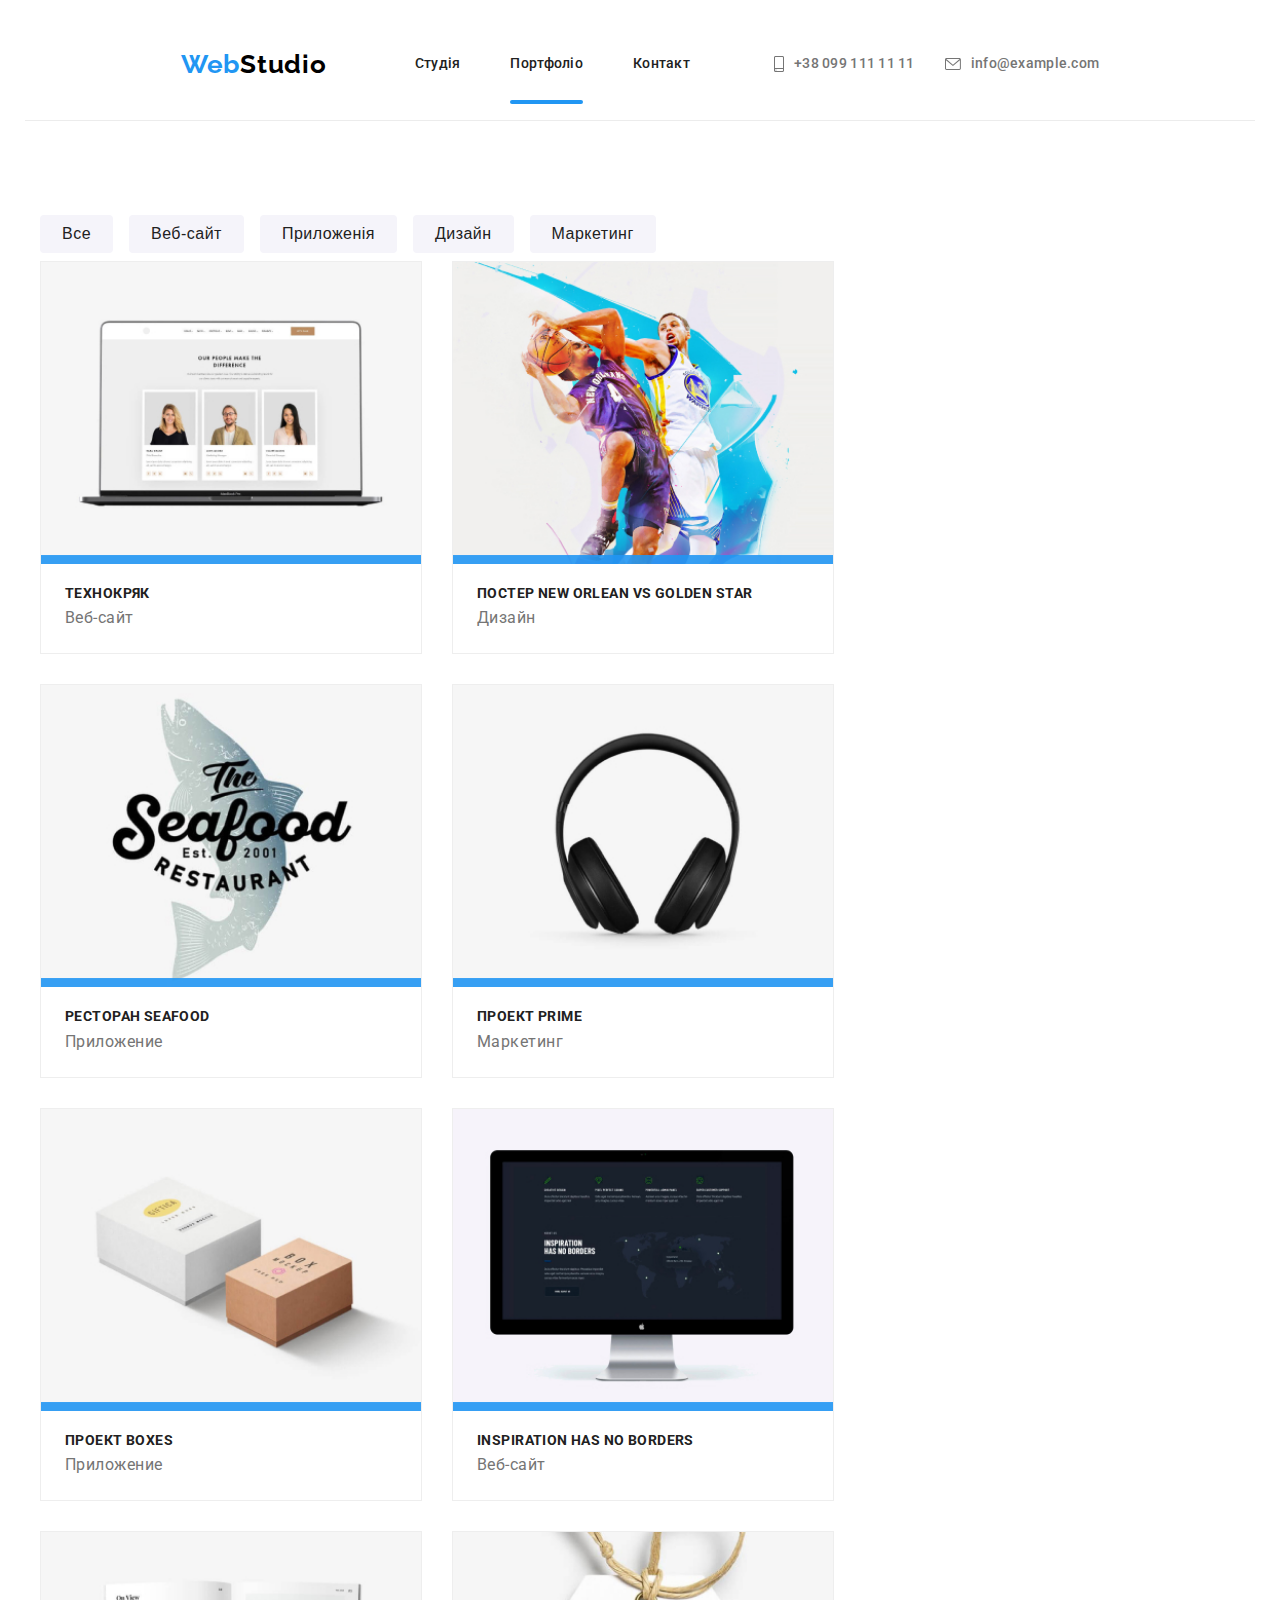
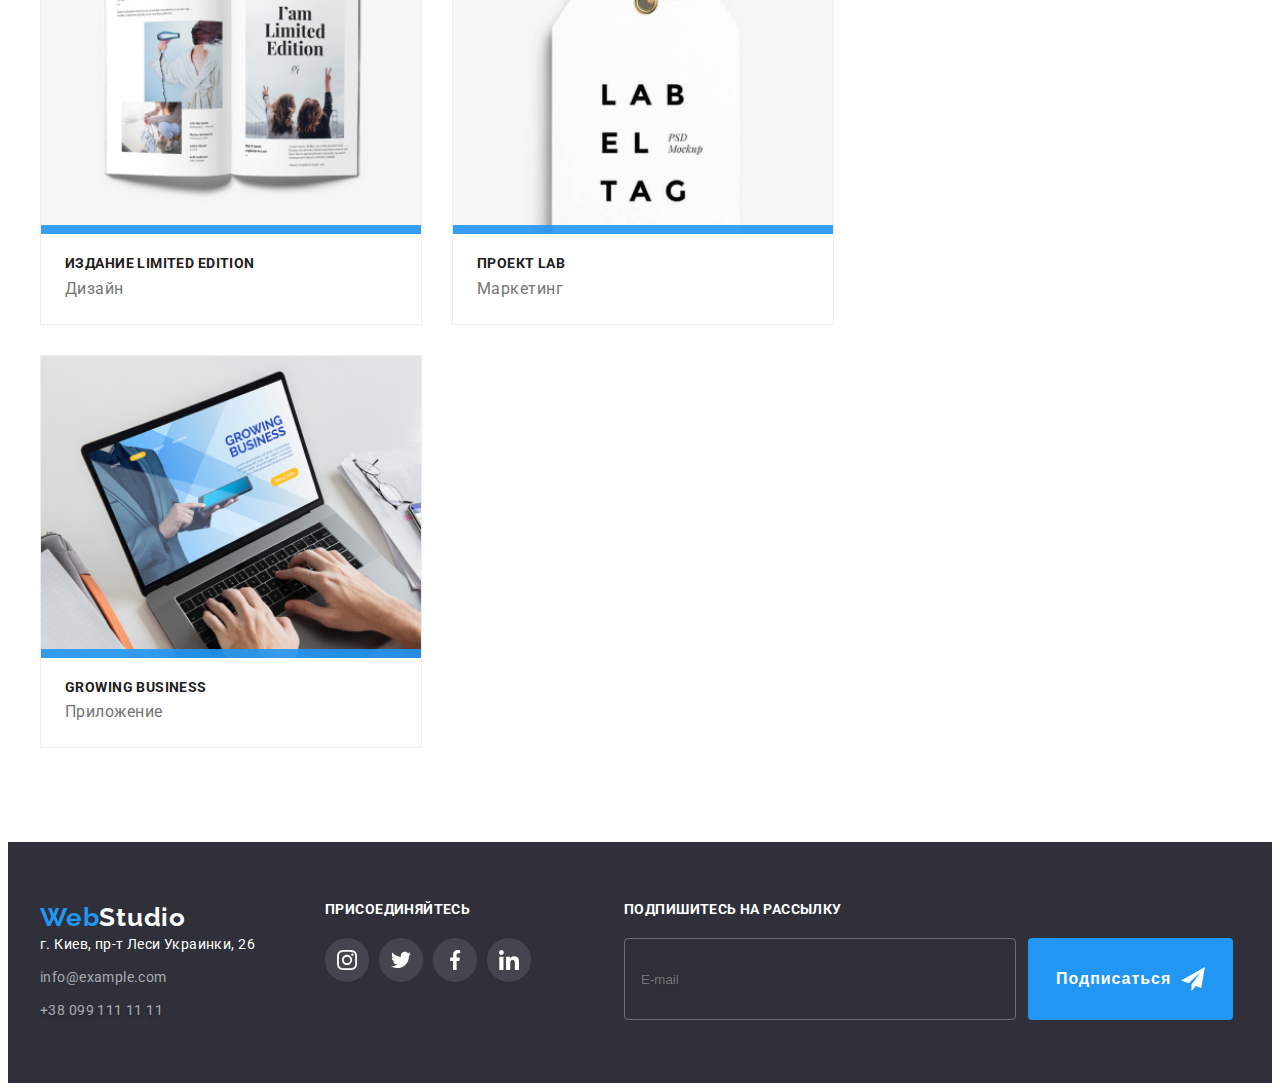
==== commit 7f7abd56: "адаптивні фото" ====
--- a/portfolio.html
+++ b/portfolio.html
@@ -34,10 +34,10 @@
             <nav class="header-nav">
                 <ul class="header-nav__list">
                     <li class="header-nav__item ">
-                        <a href="/" class="header-nav__link hovers line">Студія</a>
+                        <a href="/" class="header-nav__link hovers ">Студія</a>
                     </li>
                     <li class="header-nav__item">
-                        <a href="./portfolio.html" class="header-nav__link hovers">Портфоліо</a>
+                        <a href="./portfolio.html" class="header-nav__link hovers line">Портфоліо</a>
                     </li>
                     <li class="header-nav__item">
                         <a href="#contakt" class="header-nav__link hovers">Контакт</a>
@@ -85,7 +85,29 @@
                     <li class="portfolio-list__item">
                         <a href="" class="card-product">
                             <div class="card-product__box">
-                            <img class="card-product__img" src="./images/project1.jpg" alt="Технокряк" width="370" height="294">
+                            <picture>
+                                <source 
+                                srcset="
+                                ./images/project1-370-294.jpg 1x, 
+                                ./images/project1-370-294@2x.jpg 2x, 
+                                ./images/project1-370-294@3x.jpg 3x"
+                                media="(min-width: 1200px)">
+                                <source 
+                                srcset="
+                                ./images/project1-354-294.jpg 1x, 
+                                ./images/project1-354-294@2x.jpg 2x, 
+                                ./images/project1-354-294@3x.jpg 3x"
+                                media="(min-width: 768px)">
+                                <source 
+                                srcset="
+                                ./images/project1-450-294.jpg 1x, 
+                                ./images/project1-450-294@2x.jpg 2x, 
+                                ./images/project1-450-294@3x.jpg 3x"
+                                media="(min-width: 320px)">
+                                <img class="workers__img" 
+                                     src="./images/project1-450-294.jpg"
+                                    alt="Технокряк" >
+                            </picture>
                             <p class="card-product__overlay">
                                 Технокряк это современная площадка распространения коронавируса. Компании используют эту платформу для
                                 цифрового
@@ -101,7 +123,29 @@
                     <li class="portfolio-list__item">
                         <a href="" class="card-product">
                             <div class="card-product__box">
-                            <img class="card-product__img" src="./images/project2.jpg" alt="Постер New Orlean vs Golden Star" width="370" height="294">
+                            <picture>
+                                <source 
+                                srcset="
+                                ./images/project2-370-294.jpg 1x, 
+                                ./images/project2-370-294@2x.jpg 2x, 
+                                ./images/project2-370-294@3x.jpg 3x"
+                                media="(min-width: 1200px)">
+                                <source 
+                                srcset="
+                                ./images/project2-354-294.jpg 1x, 
+                                ./images/project2-354-294@2x.jpg 2x, 
+                                ./images/project2-354-294@3x.jpg 3x"
+                                media="(min-width: 768px)">
+                                <source 
+                                srcset="
+                                ./images/project2-450-294.jpg 1x, 
+                                ./images/project2-450-294@2x.jpg 2x, 
+                                ./images/project2-450-294@3x.jpg 3x"
+                                media="(min-width: 320px)">
+                                <img class="workers__img" 
+                                     src="./images/project2-450-294.jpg"
+                                    alt="Постер New Orlean vs Golden Star" >
+                            </picture>
                             <p class="card-product__overlay">
                                 Технокряк это современная площадка распространения коронавируса. Компании используют эту платформу для
                                 цифрового
@@ -117,7 +161,29 @@
                     <li class="portfolio-list__item">
                         <a href="" class="card-product">
                             <div class="card-product__box">
-                            <img class="card-product__img" src="./images/project3.jpg" alt="Ресторан Seafood" width="370" height="294">
+                            <picture>
+                                <source 
+                                srcset="
+                                ./images/project3-370-294.jpg 1x, 
+                                ./images/project3-370-294@2x.jpg 2x, 
+                                ./images/project3-370-294@3x.jpg 3x"
+                                media="(min-width: 1200px)">
+                                <source 
+                                srcset="
+                                ./images/project3-354-294.jpg 1x, 
+                                ./images/project3-354-294@2x.jpg 2x, 
+                                ./images/project3-354-294@3x.jpg 3x"
+                                media="(min-width: 768px)">
+                                <source 
+                                srcset="
+                                ./images/project3-450-294.jpg 1x, 
+                                ./images/project3-450-294@2x.jpg 2x, 
+                                ./images/project3-450-294@3x.jpg 3x"
+                                media="(min-width: 320px)">
+                                <img class="workers__img" 
+                                     src="./images/project3-450-294.jpg"
+                                    alt="Ресторан Seafood" >
+                            </picture>
                                 <p class="card-product__overlay">
                                     Технокряк это современная площадка распространения коронавируса. Компании используют эту платформу для
                                     цифрового
@@ -133,7 +199,29 @@
                     <li class="portfolio-list__item">
                         <a href="" class="card-product">
                             <div class="card-product__box">
-                            <img class="card-product__img" src="./images/project4.jpg" alt="Проект Prime" width="370" height="294">
+                            <picture>
+                                <source 
+                                srcset="
+                                ./images/project4-370-294.jpg 1x, 
+                                ./images/project4-370-294@2x.jpg 2x, 
+                                ./images/project4-370-294@3x.jpg 3x"
+                                media="(min-width: 1200px)">
+                                <source 
+                                srcset="
+                                ./images/project4-354-294.jpg 1x, 
+                                ./images/project4-354-294@2x.jpg 2x, 
+                                ./images/project4-354-294@3x.jpg 3x"
+                                media="(min-width: 768px)">
+                                <source 
+                                srcset="
+                                ./images/project4-450-294.jpg 1x, 
+                                ./images/project4-450-294@2x.jpg 2x, 
+                                ./images/project4-450-294@3x.jpg 3x"
+                                media="(min-width: 320px)">
+                                <img class="workers__img" 
+                                     src="./images/project4-450-294.jpg"
+                                    alt="Проект Prime" >
+                            </picture>
                                 <p class="card-product__overlay">
                                     Технокряк это современная площадка распространения коронавируса. Компании используют эту платформу для
                                     цифрового
@@ -149,7 +237,29 @@
                     <li class="portfolio-list__item">
                         <a href="" class="card-product">
                             <div class="card-product__box">
-                            <img class="card-product__img" src="./images/project5.jpg" alt="Проект Boxes" width="370" height="294">
+                            <picture>
+                                <source 
+                                srcset="
+                                ./images/project5-370-294.jpg 1x, 
+                                ./images/project5-370-294@2x.jpg 2x, 
+                                ./images/project5-370-294@3x.jpg 3x"
+                                media="(min-width: 1200px)">
+                                <source 
+                                srcset="
+                                ./images/project5-354-294.jpg 1x, 
+                                ./images/project5-354-294@2x.jpg 2x, 
+                                ./images/project5-354-294@3x.jpg 3x"
+                                media="(min-width: 768px)">
+                                <source 
+                                srcset="
+                                ./images/project5-450-294.jpg 1x, 
+                                ./images/project5-450-294@2x.jpg 2x, 
+                                ./images/project5-450-294@3x.jpg 3x"
+                                media="(min-width: 320px)">
+                                <img class="workers__img" 
+                                     src="./images/project5-450-294.jpg"
+                                    alt="Проект Boxes" >
+                            </picture>
                             <p class="card-product__overlay">
                                 Технокряк это современная площадка распространения коронавируса. Компании используют эту платформу для
                                 цифрового
@@ -165,7 +275,29 @@
                     <li class="portfolio-list__item">
                         <a href="" class="card-product">
                             <div class="card-product__box">
-                            <img class="card-product__img" src="./images/project6.jpg" alt="Inspiration has no Borders" width="370" height="294">
+                            <picture>
+                                <source 
+                                srcset="
+                                ./images/project6-370-294.jpg 1x, 
+                                ./images/project6-370-294@2x.jpg 2x, 
+                                ./images/project6-370-294@3x.jpg 3x"
+                                media="(min-width: 1200px)">
+                                <source 
+                                srcset="
+                                ./images/project6-354-294.jpg 1x, 
+                                ./images/project6-354-294@2x.jpg 2x, 
+                                ./images/project6-354-294@3x.jpg 3x"
+                                media="(min-width: 768px)">
+                                <source 
+                                srcset="
+                                ./images/project6-450-294.jpg 1x, 
+                                ./images/project6-450-294@2x.jpg 2x, 
+                                ./images/project6-450-294@3x.jpg 3x"
+                                media="(min-width: 320px)">
+                                <img class="workers__img" 
+                                     src="./images/project6-450-294.jpg"
+                                    alt="Inspiration has no Borders" >
+                            </picture>
                             <p class="card-product__overlay">
                                 Технокряк это современная площадка распространения коронавируса. Компании используют эту платформу для
                                 цифрового
@@ -181,7 +313,29 @@
                     <li class="portfolio-list__item">
                         <a href="" class="card-product">
                             <div class="card-product__box">
-                            <img class="card-product__img" src="./images/project7.jpg" alt="Издание Limited Edition" width="370" height="294">
+                            <picture>
+                                <source 
+                                srcset="
+                                ./images/project7-370-294.jpg 1x, 
+                                ./images/project7-370-294@2x.jpg 2x, 
+                                ./images/project7-370-294@3x.jpg 3x"
+                                media="(min-width: 1200px)">
+                                <source 
+                                srcset="
+                                ./images/project7-354-294.jpg 1x, 
+                                ./images/project7-354-294@2x.jpg 2x, 
+                                ./images/project7-354-294@3x.jpg 3x"
+                                media="(min-width: 768px)">
+                                <source 
+                                srcset="
+                                ./images/project7-450-294.jpg 1x, 
+                                ./images/project7-450-294@2x.jpg 2x, 
+                                ./images/project7-450-294@3x.jpg 3x"
+                                media="(min-width: 320px)">
+                                <img class="workers__img" 
+                                     src="./images/project7-450-294.jpg"
+                                    alt="Издание Limited Edition" >
+                            </picture>
                             <p class="card-product__overlay">
                                 Технокряк это современная площадка распространения коронавируса. Компании используют эту платформу для
                                 цифрового
@@ -197,7 +351,29 @@
                     <li class="portfolio-list__item">
                         <a href="" class="card-product">
                             <div class="card-product__box">
-                            <img class="card-product__img" src="./images/project8.jpg" alt="Проект LAB" width="370" height="294">
+                            <picture>
+                                <source 
+                                srcset="
+                                ./images/project8-370-294.jpg 1x, 
+                                ./images/project8-370-294@2x.jpg 2x, 
+                                ./images/project8-370-294@3x.jpg 3x"
+                                media="(min-width: 1200px)">
+                                <source 
+                                srcset="
+                                ./images/project8-354-294.jpg 1x, 
+                                ./images/project8-354-294@2x.jpg 2x, 
+                                ./images/project8-354-294@3x.jpg 3x"
+                                media="(min-width: 768px)">
+                                <source 
+                                srcset="
+                                ./images/project8-450-294.jpg 1x, 
+                                ./images/project8-450-294@2x.jpg 2x, 
+                                ./images/project8-450-294@3x.jpg 3x"
+                                media="(min-width: 320px)">
+                                <img class="workers__img" 
+                                     src="./images/project8-450-294.jpg"
+                                    alt="Проект LAB" >
+                            </picture>
                             <p class="card-product__overlay">
                                 Технокряк это современная площадка распространения коронавируса. Компании используют эту платформу для
                                 цифрового
@@ -213,7 +389,29 @@
                     <li class="portfolio-list__item">
                         <a href="" class="card-product">
                             <div class="card-product__box">
-                            <img class="card-product__img" src="./images/project9.jpg" alt="" width="370" height="294">
+                            <picture>
+                                <source 
+                                srcset="
+                                ./images/project9-370-294.jpg 1x, 
+                                ./images/project9-370-294@2x.jpg 2x, 
+                                ./images/project9-370-294@3x.jpg 3x"
+                                media="(min-width: 1200px)">
+                                <source 
+                                srcset="
+                                ./images/project9-354-294.jpg 1x, 
+                                ./images/project9-354-294@2x.jpg 2x, 
+                                ./images/project9-354-294@3x.jpg 3x"
+                                media="(min-width: 768px)">
+                                <source 
+                                srcset="
+                                ./images/project9-450-294.jpg 1x, 
+                                ./images/project9-450-294@2x.jpg 2x, 
+                                ./images/project9-450-294@3x.jpg 3x"
+                                media="(min-width: 320px)">
+                                <img class="workers__img" 
+                                     src="./images/project9-450-294.jpg"
+                                    alt="Growing Business" >
+                            </picture>
                             <p class="card-product__overlay">
                                 Технокряк это современная площадка распространения коронавируса. Компании используют эту платформу для
                                 цифрового
--- a/css/main.min.css
+++ b/css/main.min.css
@@ -1,2 +1,2 @@
-:root{--color-page: #757575;--title-color: #212121;--whitу-color: #ffffff;--whity-color-back: #f5f4fa;--color-second: #2f303a;--color-footer: rgba(255, 255, 255, 0.6);--accent: #2196f3;--but: #188ce8;--wigth-pege: 1200px;--lateral-padding: 15px;--icon-fill: #afb1b8;--bak-color-mak: rgba(47, 48, 58, 0.8);--color-taxt-footer: rgba(255, 255, 255, 0.6);--color-logo-header: #000}.ninja{position:absolute;white-space:nowrap;width:1px;height:1px;overflow:hidden;border:0;padding:0;clip:rect(0 0 0 0);clip-path:inset(50%);margin:-1px}.page{color:var(--color-page);font-family:'Roboto', sans-serif}.preference-list__title{font-weight:bold;font-size:14px;line-height:1.14;letter-spacing:0.03em}.preference-list__text{font-size:14px;line-height:1.71;letter-spacing:0.03em}h1,h2,h3,h4,h5,h6{margin-top:0;margin-bottom:0}p{margin-top:0px;margin-bottom:0px}a{text-decoration:none}ul{list-style:none;padding:0;margin:0}.container{padding-left:15px;padding-right:15px;margin:0 auto}@media screen and (min-width: 480px){.container{width:480px}}@media screen and (min-width: 768px){.container{width:768px}}@media screen and (min-width: 1200px){.container{width:1200px}}@media screen and (min-width: 768px){.flex-list{display:flex;justify-content:center;flex-wrap:wrap;margin:-15px}}@media screen and (min-width: 768px){.flex-list__item{margin:15px}}.button{min-width:200px;min-height:50px;color:var(--whitу-color);font-weight:bold;font-size:16px;line-height:1.87;letter-spacing:0.06em;border-radius:4px;border:none;background-color:var(--accent);transition:background-color 250ms cubic-bezier(0.4, 0, 0.2, 1)}.button:hover{cursor:pointer;background-color:var(--but)}.title{color:var(--title-color);font-weight:bold;font-size:14px;line-height:1.4;letter-spacing:0.03em;text-transform:uppercase}.title.big{font-weight:bold;font-size:36px;line-height:1.7;text-align:center;letter-spacing:0.03em;text-transform:none;margin-bottom:50px}.portfolio .title{text-transform:none;font-weight:bold;font-size:18px;line-height:2;letter-spacing:0.06em;text-align:left}.logo{font-family:Raleway;font-weight:700;font-size:26px;line-height:1.19;letter-spacing:0.03em;text-decoration:none;color:var(--accent)}.hovers{transition:color 250ms cubic-bezier(0.4, 0, 0.2, 1)}.hovers:hover,.hovers:focus{color:var(--accent);fill:var(--accent)}.backdrop{position:fixed;top:0;width:100vw;height:100vh;background-color:rgba(0,0,0,0.2);transition:opacity 250ms cubic-bezier(0.4, 0, 0.2, 1)}.modal{position:absolute;max-width:530px;min-height:580px;top:50%;left:50%;transform:translate(-50%, -50%);padding:40px;background-color:#fff}.close-button{position:absolute;display:flex;justify-content:center;align-items:center;top:8px;right:8px;padding:0;width:30px;height:30px;border-radius:50%;border:1px solid rgba(0,0,0,0.1);background-color:#fff;transition:fill 250ms cubic-bezier(0.4, 0, 0.2, 1)}.close-button:hover{fill:var(--accent)}.is-hidden{visibility:inherit;opacity:0;pointer-events:none}.form-title{margin-bottom:28px;font-weight:bold;font-size:20px;line-height:1.15;text-align:center;letter-spacing:0.03em;color:var(--title-color)}.form-modal__field{position:relative;display:block;margin-bottom:28px}.form-modal__input{display:block;width:100%;min-height:40px;padding:12px;padding-left:42px;border:1px solid rgba(33,33,33,0.2);border-radius:4px;outline:none;transition:border 250ms cubic-bezier(0.4, 0, 0.2, 1)}.form-modal__input:focus-within{border:1px solid var(--accent)}.form-modal__label{position:absolute;top:-18px;left:0;font-size:12px;line-height:1.17;letter-spacing:0.01em}.form-modal__icon{position:absolute;top:50%;left:12px;transform:translateY(-50%);transition:fill 250ms cubic-bezier(0.4, 0, 0.2, 1)}.form-modal__input:focus-within ~ .form-modal__icon{fill:var(--accent)}.form-textarea{display:block;width:100%;height:120px;resize:none;padding:12px 16px;border:1px solid rgba(33,33,33,0.2);border-radius:4px;outline:none;transition:border 250ms cubic-bezier(0.4, 0, 0.2, 1)}.form-textarea::placeholder{font-size:14px;line-height:1.14;letter-spacing:0.01em;color:rgba(117,117,117,0.5)}.form-textarea:focus-within{border:1px solid var(--accent)}.form-checkbox{display:flex;justify-content:center;align-items:center;margin-bottom:30px}.form-checkbox__label{margin-left:8.38px;text-align:center;font-size:14px;line-height:1.71;letter-spacing:0.03em}.form-checkbox__link-contract{color:var(--accent);text-decoration:underline}.form-checkbox__icon{width:16px;height:15px;border:3px solid var(--title-color);fill:white;border-radius:3px;transition:background-color 250ms cubic-bezier(0.4, 0, 0.2, 1),border 250ms cubic-bezier(0.4, 0, 0.2, 1)}.form-checkbox__input:checked+.form-checkbox__icon{background-color:var(--accent);border:none}.form-checkbox__input{appearance:none}.form-modal__button{display:block;margin:0 auto;transition:background-color 250ms cubic-bezier(0.4, 0, 0.2, 1),box-shadow 250ms cubic-bezier(0.4, 0, 0.2, 1)}.form-modal__button:hover{background-color:#188ce8;box-shadow:0px 4px 4px rgba(0,0,0,0.15);border-radius:4px}.hero{display:block;background-color:var(--color-second);background-image:linear-gradient(rgba(47,48,58,0.4), rgba(47,48,58,0.4)),url("../images/header-bacgraund.jpg");background-repeat:no-repeat;background-size:cover;width:100%;max-width:1600px;margin:0 auto}.hero__box{text-align:center;padding-top:118px;padding-bottom:118px}.hero__title{font-weight:900;font-size:21px;line-height:1.62;text-align:center;letter-spacing:0.06em;text-transform:uppercase;margin-bottom:30px;color:var(--whitу-color)}@media screen and (min-width: 480px){.hero__title{font-size:26px}}@media screen and (min-width: 1200px){.hero__title{font-size:44px;line-height:1.36}}.preference-list{padding-top:60px;padding-bottom:60px}@media screen and (min-width: 768px){.preference-list{display:flex;flex-wrap:wrap;margin:-15px}}.preference-list__item{max-width:450px}@media screen and (min-width: 768px){.preference-list__item{width:calc((100% - 2 * 30px) / 2);margin:15px}}@media screen and (min-width: 1200px){.preference-list__item{width:calc((100% - 4 * 30px) / 4)}}@media screen and (max-width: 768px){.preference-list__item:not(:last-child){margin-bottom:30px}}.preference-list__icon{width:100%;height:120px;border-radius:4px;background-color:var(--whity-color-back);display:flex;justify-content:center;align-items:center;margin-bottom:30px}.preference-list__title{margin-bottom:10px;text-align:center;text-transform:uppercase;color:#212121}@media screen and (max-width: 1200px){.services{display:none}}.services__sektion{padding-top:94px;padding-bottom:94px}.services__box{position:relative}.services__img{display:block;width:100%;height:auto}.services__nam{position:absolute;bottom:0;left:0;text-align:center;width:100%;padding-top:27px;padding-bottom:27px;font-weight:bold;font-size:14px;line-height:1.14;letter-spacing:0.03em;text-transform:uppercase;color:var(--whitу-color);background-color:var(--bak-color-mak)}.workers{background-color:var(--whity-color-back)}.workers__section{padding:94px var(--lateral-padding) 94px}.workers__item{padding-bottom:30px;background-color:var(--whitу-color);box-shadow:0px 1px 3px rgba(0,0,0,0.12),0px 1px 1px rgba(0,0,0,0.14),0px 2px 1px rgba(0,0,0,0.2);border-radius:0px 0px 4px 4px;max-width:450px}@media screen and (max-width: 768px){.workers__item{margin-bottom:30px}}@media screen and (min-width: 768px){.workers__item{width:calc((100% - 2 * 30px) / 2)}}@media screen and (min-width: 1200px){.workers__item{width:calc((100% - 4 * 30px) / 4)}}.workers__img{display:block;width:100%}.workers__info{padding-top:30px;text-align:center}.workers__nam{color:var(--title-color);font-weight:500;font-size:16px;line-height:1.2;letter-spacing:0.03em;margin-bottom:10px}.workers__profession{margin-bottom:16px}.social-networks{display:flex;justify-content:center;align-items:center}.social-networks__item{transition:border-radius 250ms cubic-bezier(0.4, 0, 0.2, 1),background-color 250ms cubic-bezier(0.4, 0, 0.2, 1)}.social-networks__item:not(:last-child){margin-right:10px}.social-networks__item:hover,.social-networks__item:focus{background-color:var(--accent);border-radius:50%}.social-networks__icon{padding:12px;fill:var(--icon-fill);width:44px;height:44px}.social-networks__icon:hover,.social-networks__icon:focus{fill:var(--whitу-color)}@media screen and (max-width: 768px){.partners__list{display:flex;justify-content:center;flex-wrap:wrap;margin:-15px}}.partners__item{max-width:210px;margin:15px;width:calc((100% - 30px * 2) / 2)}@media screen and (min-width: 768px){.partners__item{width:226px}}@media screen and (min-width: 1200px){.partners__item{width:170px}}.partners__icon{display:flex;border:1px solid var(--icon-fill);border-radius:4px;color:var(--icon-fill);fill:currentColor;width:100%;height:92px;justify-content:center;align-items:center;transition:fill 250ms cubic-bezier(0.4, 0, 0.2, 1),border-color 250ms cubic-bezier(0.4, 0, 0.2, 1)}.partners__icon:hover,.partners__icon:focus{border-color:var(--accent);fill:var(--accent);cursor:pointer}.partners__box{padding-top:94px;padding-bottom:94px}.footer{background-color:var(--color-second)}.box-footer{display:flex;padding-top:60px;padding-bottom:60px}@media screen and (max-width: 768px){.box-footer{flex-direction:column;align-items:center}}@media screen and (max-width: 1200px){.box-footer{flex-wrap:wrap;justify-content:center}}@media screen and (max-width: 1200px){.box-footer__item:not(:last-child){margin-bottom:60px}}.logo-footer{margin-bottom:20px}@media screen and (max-width: 1200px){.logo-footer{text-align:center;display:block}}.logo-footer__text{color:var(--whitу-color)}.stage-property__list{margin:0px;color:var(--color-footer);font-size:14px;line-height:1.71;letter-spacing:0.03em}@media screen and (max-width: 1200px){.stage-property__list{text-align:center}}.stage-property__item:not(:last-child){margin-bottom:9px}.stage-property__link{display:block;color:var(--whitу-color);text-decoration:none;color:var(--color-taxt-footer)}.stage-property__address{font-style:inherit;font-size:14px;line-height:1.71;letter-spacing:0.03em;color:var(--whitу-color)}.number{font-size:14px;line-height:1.71;letter-spacing:0.03em;color:var(--color-footer);text-shadow:0px 4px 4px rgba(0,0,0,0.25)}.networks-footer{color:var(--whitу-color)}@media screen and (min-width: 768px){.networks-footer{margin-left:165px}}@media screen and (min-width: 1200px){.networks-footer{margin-left:70px}}.networks-footer__list{display:flex}.networks-footer__item:not(:last-child){margin-right:10px}.footer-title{font-weight:bold;font-size:14px;line-height:1.14;letter-spacing:0.03em;text-transform:uppercase;margin-bottom:20px}@media screen and (max-width: 1200px){.footer-title{text-align:center}}.networks-footer__link{display:flex;justify-content:center;align-items:center;width:44px;height:44px;fill:currentColor;color:var(--whitу-color);background-color:rgba(255,255,255,0.1);border-radius:50%;transition:background-color 250ms cubic-bezier(0.4, 0, 0.2, 1)}.networks-footer__link:hover,.networks-footer__link:focus{background-color:var(--accent)}.form-footer{color:var(--whitу-color)}@media screen and (max-width: 480px){.form-footer{width:100%}}@media screen and (min-width: 1200px){.form-footer{margin-left:93px}}.form-footer__input{min-height:50px;width:100%;padding:15px 16px;color:var(--whitу-color);background-color:inherit;border:1px solid rgba(255,255,255,0.3);border-radius:4px;filter:drop-shadow(0px 4px 4px rgba(0,0,0,0.15))}@media screen and (min-width: 480px){.form-footer__input{width:450px}}@media screen and (min-width: 1200px){.form-footer__input{width:358px}}@media screen and (max-width: 1200px){.form-footer__input{margin-bottom:20px}}@media screen and (min-width: 1200px){.form-footer__box{display:flex}}.form-footer__btn{display:flex;justify-content:center;align-items:center;padding:10px 28px;margin:0 auto}@media screen and (min-width: 1200px){.form-footer__btn{margin-left:12px}}.form-footer__icon{margin-left:10px}@media screen and (min-width: 768px){.header-sectios,.header-nav__list,.contacts-list,.header-nav{display:flex;align-items:center;justify-content:center}}.header-sectios{padding-top:16px;padding-bottom:16px;border-bottom:1px solid #ececec}.logo--black{color:var(--color-logo-header)}@media screen and (min-width: 768px){.mobil-menu{display:flex;align-items:center}}@media screen and (max-width: 768px){.header-nav{margin-bottom:210px}}@media screen and (min-width: 768px){.header-nav{margin-left:88px}}@media screen and (max-width: 768px){.header-nav__item:not(:first-child){margin-top:32px}}@media screen and (min-width: 768px){.header-nav__item:not(:first-child){margin-left:50px}}@media screen and (min-width: 768px){.contacts-list{display:block;margin-left:84px}}@media screen and (min-width: 768px) and (min-width: 1200px){.contacts-list__item:not(:first-child){margin-left:30px}}@media screen and (min-width: 1200px){.contacts-list{display:flex}}@media screen and (min-width: 768px){.line{position:relative}.line::after{position:absolute;bottom:0;display:block;content:'';height:4px;width:100%;border-radius:2px;background-color:var(--accent)}}.header-nav__link{display:block;color:var(--title-color);text-decoration:none;font-weight:500;font-size:40px;line-height:1.175;letter-spacing:0.02em}@media screen and (min-width: 768px){.header-nav__link{padding-top:32px;padding-bottom:32px;font-size:14px;line-height:1.14}}.contacts-list__ling{color:var(--color-page);font-weight:500;font-size:14px;line-height:1.14;letter-spacing:0.02em;text-decoration:none;text-align:center;display:flex;align-items:center}.contacts-list__icon{margin-right:10px;fill:currentColor}@media screen and (max-width: 768px){.contacts-list__icon{display:none}}.header__btn{position:absolute;top:10px;right:15px;border:none;background-color:#fff}@media screen and (min-width: 768px){.header__btn{display:none}}@media screen and (max-width: 768px){.contacts-list{margin-bottom:64px}.mobil-menu{display:flex;flex-direction:column;transform:translateX(100%);position:absolute;top:0;left:0;height:100vh;width:100vw;padding:48px 40px;background-color:#fff;transition:transform 250ms linear}.mobil-menu.is-open{transform:translateX(0)}.mobil-menu--number{font-weight:500;font-size:30px;line-height:1.18;letter-spacing:0.02em;color:var(--accent);margin-bottom:32px}}@media screen and (max-width: 768px) and (min-width: 480px){.mobil-menu--number{font-size:34px}}@media screen and (max-width: 768px){.mobil-menu__list{display:flex}.mobil-menu_link{font-weight:500;font-size:12px;line-height:1.22;letter-spacing:0.02em;color:#2196f3}}@media screen and (max-width: 768px) and (min-width: 480px){.mobil-menu_link{font-size:18px}}@media screen and (max-width: 768px){.mobil-menu_link{padding-right:10px;padding-left:10px;border-right:1px solid rgba(33,33,33,0.2)}.mobil-menu_link--retreat{padding-left:0px}.mobil-menu_link--line{border-right:none}}@media screen and (min-width: 768px){.mobil-menu__list{display:none}}.ganaral{padding-top:94px;padding-bottom:94px}.list-buttom{display:flex;margin-bottom:50px;justify-content:left;flex-wrap:wrap;margin:-8px}.list-buttom__item{margin:8px}.list-buttom__btn{border-radius:4px;min-height:38px;padding:6px 22px;font-weight:500;font-size:16px;line-height:1.62;text-align:center;letter-spacing:0.03em;color:var(--title-color);background-color:var(--whity-color-back);border:none;transition:color 250ms cubic-bezier(0.4, 0, 0.2, 1),background-color 250ms cubic-bezier(0.4, 0, 0.2, 1),box-shadow 250ms cubic-bezier(0.4, 0, 0.2, 1)}.list-buttom__btn:hover,.list-buttom__btn:focus{color:var(--whitу-color);background-color:var(--accent);cursor:pointer;box-shadow:0px 3px 1px rgba(0,0,0,0.1),0px 1px 2px rgba(0,0,0,0.08),0px 2px 2px rgba(0,0,0,0.12)}.portfolio-list{display:flex;flex-wrap:wrap;text-align:center;margin:-15px}.portfolio-list__item{border:1px solid #eeeeee;margin:15px;transition:box-shadow 250ms cubic-bezier(0.4, 0, 0.2, 1)}@media screen and (min-width: 768px){.portfolio-list__item{width:calc((100% - 30px * 2) / 2)}}@media screen and (min-width: 1200px){.portfolio-list__item{width:calc((100% - 30px * 3) / 3)}}.portfolio-list__item:hover,.portfolio-list__item:focus{cursor:pointer;box-shadow:0px 1px 1px rgba(0,0,0,0.12),0px 4px 4px rgba(0,0,0,0.06),1px 4px 6px rgba(0,0,0,0.16)}.card-product__description{padding:20px 24px;text-align:left}.card-product__text{font-size:16px;line-height:1.87;letter-spacing:0.03em;color:var(--color-page)}.card-product__box{position:relative;overflow:hidden}.card-product__img{width:100%}.card-product__overlay{position:absolute;top:0;left:0;transform:translatey(110%);width:100%;padding:63px 24px;font-size:18px;line-height:1.56;letter-spacing:0.03em;transition:transform 250ms cubic-bezier(0.4, 0, 0.2, 1);color:#fff;background-color:rgba(33,150,243,0.9)}.portfolio-list__item:hover .card-product__overlay,.portfolio-list__item:focus .card-product__overlay{transform:translate(0)}
+:root{--color-page: #757575;--title-color: #212121;--whitу-color: #ffffff;--whity-color-back: #f5f4fa;--color-second: #2f303a;--color-footer: rgba(255, 255, 255, 0.6);--accent: #2196f3;--but: #188ce8;--wigth-pege: 1200px;--lateral-padding: 15px;--icon-fill: #afb1b8;--bak-color-mak: rgba(47, 48, 58, 0.8);--color-taxt-footer: rgba(255, 255, 255, 0.6);--color-logo-header: #000}.ninja{position:absolute;white-space:nowrap;width:1px;height:1px;overflow:hidden;border:0;padding:0;clip:rect(0 0 0 0);clip-path:inset(50%);margin:-1px}.page{color:var(--color-page);font-family:'Roboto', sans-serif}.preference-list__title{font-weight:bold;font-size:14px;line-height:1.14;letter-spacing:0.03em}.preference-list__text{font-size:14px;line-height:1.71;letter-spacing:0.03em}h1,h2,h3,h4,h5,h6{margin-top:0;margin-bottom:0}p{margin-top:0px;margin-bottom:0px}a{text-decoration:none}ul{list-style:none;padding:0;margin:0}.container{padding-left:15px;padding-right:15px;margin:0 auto}@media screen and (min-width: 480px){.container{width:480px}}@media screen and (min-width: 768px){.container{width:768px}}@media screen and (min-width: 1200px){.container{width:1200px}}@media screen and (min-width: 768px){.flex-list{display:flex;justify-content:center;flex-wrap:wrap;margin:-15px}}@media screen and (min-width: 768px){.flex-list__item{margin:15px}}.button{min-width:200px;min-height:50px;color:var(--whitу-color);font-weight:bold;font-size:16px;line-height:1.87;letter-spacing:0.06em;border-radius:4px;border:none;background-color:var(--accent);transition:background-color 250ms cubic-bezier(0.4, 0, 0.2, 1)}.button:hover{cursor:pointer;background-color:var(--but)}.title{color:var(--title-color);font-weight:bold;font-size:14px;line-height:1.4;letter-spacing:0.03em;text-transform:uppercase}.title.big{font-weight:bold;font-size:36px;line-height:1.7;text-align:center;letter-spacing:0.03em;text-transform:none;margin-bottom:50px}.portfolio .title{text-transform:none;font-weight:bold;font-size:18px;line-height:2;letter-spacing:0.06em;text-align:left}.logo{font-family:Raleway;font-weight:700;font-size:26px;line-height:1.19;letter-spacing:0.03em;text-decoration:none;color:var(--accent)}.hovers{transition:color 250ms cubic-bezier(0.4, 0, 0.2, 1)}.hovers:hover,.hovers:focus{color:var(--accent);fill:var(--accent)}.backdrop{position:fixed;top:0;width:100vw;height:100vh;background-color:rgba(0,0,0,0.2);transition:opacity 250ms cubic-bezier(0.4, 0, 0.2, 1)}.modal{position:absolute;max-width:530px;min-height:580px;width:100%;top:50%;left:50%;transform:translate(-50%, -50%);padding:40px;background-color:#fff}.close-button{position:absolute;display:flex;justify-content:center;align-items:center;top:8px;right:8px;padding:0;width:30px;height:30px;border-radius:50%;border:1px solid rgba(0,0,0,0.1);background-color:#fff;transition:fill 250ms cubic-bezier(0.4, 0, 0.2, 1)}.close-button:hover{fill:var(--accent)}.is-hidden{visibility:inherit;opacity:0;pointer-events:none}.form-title{margin-bottom:28px;font-weight:bold;font-size:20px;line-height:1.15;text-align:center;letter-spacing:0.03em;color:var(--title-color)}.form-modal__field{position:relative;display:block;margin-bottom:28px}.form-modal__input{display:block;width:100%;min-height:40px;padding:12px;padding-left:42px;border:1px solid rgba(33,33,33,0.2);border-radius:4px;outline:none;transition:border 250ms cubic-bezier(0.4, 0, 0.2, 1)}.form-modal__input:focus-within{border:1px solid var(--accent)}.form-modal__label{position:absolute;top:-18px;left:0;font-size:12px;line-height:1.17;letter-spacing:0.01em}.form-modal__icon{position:absolute;top:50%;left:12px;transform:translateY(-50%);transition:fill 250ms cubic-bezier(0.4, 0, 0.2, 1)}.form-modal__input:focus-within ~ .form-modal__icon{fill:var(--accent)}.form-textarea{display:block;width:100%;height:120px;resize:none;padding:12px 16px;border:1px solid rgba(33,33,33,0.2);border-radius:4px;outline:none;transition:border 250ms cubic-bezier(0.4, 0, 0.2, 1)}.form-textarea::placeholder{font-size:14px;line-height:1.14;letter-spacing:0.01em;color:rgba(117,117,117,0.5)}.form-textarea:focus-within{border:1px solid var(--accent)}.form-checkbox{display:flex;justify-content:center;align-items:center;margin-bottom:30px}.form-checkbox__label{margin-left:8.38px;text-align:center;font-size:14px;line-height:1.71;letter-spacing:0.03em}.form-checkbox__link-contract{color:var(--accent);text-decoration:underline}.form-checkbox__icon{width:16px;height:15px;border:3px solid var(--title-color);fill:white;border-radius:3px;transition:background-color 250ms cubic-bezier(0.4, 0, 0.2, 1),border 250ms cubic-bezier(0.4, 0, 0.2, 1)}.form-checkbox__input:checked+.form-checkbox__icon{background-color:var(--accent);border:none}.form-checkbox__input{appearance:none}.form-modal__button{display:block;margin:0 auto;transition:background-color 250ms cubic-bezier(0.4, 0, 0.2, 1),box-shadow 250ms cubic-bezier(0.4, 0, 0.2, 1)}.form-modal__button:hover{background-color:#188ce8;box-shadow:0px 4px 4px rgba(0,0,0,0.15);border-radius:4px}.hero{display:block;background-color:var(--color-second);background-image:linear-gradient(rgba(47,48,58,0.4), rgba(47,48,58,0.4)),url("../images/hero-bac480-400.jpg");background-repeat:no-repeat;background-size:cover;width:100%;max-width:1600px;margin:0 auto}@media (min-device-pixel-ratio: 2), (min-resolution: 192dpi), (min-resolution: 2dppx){.hero{background-image:linear-gradient(rgba(47,48,58,0.4), rgba(47,48,58,0.4)),url("../images/hero-bac480-400@2x.jpg")}}@media (min-device-pixel-ratio: 3), (min-resolution: 288dpi), (min-resolution: 3dppx){.hero{background-image:linear-gradient(rgba(47,48,58,0.4), rgba(47,48,58,0.4)),url("../images/hero-bac480-400@3x.jpg")}}@media screen and (min-width: 768px){.hero{background-image:linear-gradient(rgba(47,48,58,0.4), rgba(47,48,58,0.4)),url("../images/hero-bac768-400.jpg")}}@media screen and (min-width: 768px) and (min-device-pixel-ratio: 2), screen and (min-width: 768px) and (min-resolution: 192dpi), screen and (min-width: 768px) and (min-resolution: 2dppx){.hero{background-image:linear-gradient(rgba(47,48,58,0.4), rgba(47,48,58,0.4)),url("../images/hero-bac768-400@2x.jpg")}}@media screen and (min-width: 768px) and (min-device-pixel-ratio: 3), screen and (min-width: 768px) and (min-resolution: 288dpi), screen and (min-width: 768px) and (min-resolution: 3dppx){.hero{background-image:linear-gradient(rgba(47,48,58,0.4), rgba(47,48,58,0.4)),url("../images/hero-bac768-400@3x.jpg")}}@media screen and (min-width: 1200px){.hero{background-image:linear-gradient(rgba(47,48,58,0.4), rgba(47,48,58,0.4)),url("../images/hero-bac1600-600.jpg")}}@media screen and (min-width: 1200px) and (min-device-pixel-ratio: 2), screen and (min-width: 1200px) and (min-resolution: 192dpi), screen and (min-width: 1200px) and (min-resolution: 2dppx){.hero{background-image:linear-gradient(rgba(47,48,58,0.4), rgba(47,48,58,0.4)),url("../images/hero-bac1600-600@2x.jpg")}}@media screen and (min-width: 1200px) and (min-device-pixel-ratio: 3), screen and (min-width: 1200px) and (min-resolution: 288dpi), screen and (min-width: 1200px) and (min-resolution: 3dppx){.hero{background-image:linear-gradient(rgba(47,48,58,0.4), rgba(47,48,58,0.4)),url("../images/hero-bac1600-600@3x.jpg")}}.hero__box{text-align:center;padding-top:118px;padding-bottom:118px}.hero__title{font-weight:900;font-size:21px;line-height:1.62;text-align:center;letter-spacing:0.06em;text-transform:uppercase;margin-bottom:30px;color:var(--whitу-color)}@media screen and (min-width: 480px){.hero__title{font-size:26px}}@media screen and (min-width: 1200px){.hero__title{font-size:44px;line-height:1.36}}.preference-list{padding-top:60px;padding-bottom:60px}@media screen and (min-width: 768px){.preference-list{display:flex;flex-wrap:wrap;margin:-15px}}.preference-list__item{max-width:450px}@media screen and (min-width: 768px){.preference-list__item{width:calc((100% - 2 * 30px) / 2);margin:15px}}@media screen and (min-width: 1200px){.preference-list__item{width:calc((100% - 4 * 30px) / 4)}}@media screen and (max-width: 768px){.preference-list__item:not(:last-child){margin-bottom:30px}}.preference-list__icon{width:100%;height:120px;border-radius:4px;background-color:var(--whity-color-back);display:flex;justify-content:center;align-items:center;margin-bottom:30px}.preference-list__title{margin-bottom:10px;text-align:center;text-transform:uppercase;color:#212121}@media screen and (max-width: 1200px){.services{display:none}}.services__sektion{padding-top:94px;padding-bottom:94px}.services__box{position:relative}.services__img{display:block;max-width:370px;width:100%;height:auto}.services__nam{position:absolute;bottom:0;left:0;text-align:center;width:100%;padding-top:27px;padding-bottom:27px;font-weight:bold;font-size:14px;line-height:1.14;letter-spacing:0.03em;text-transform:uppercase;color:var(--whitу-color);background-color:var(--bak-color-mak)}.workers{background-color:var(--whity-color-back)}.workers__section{padding:94px var(--lateral-padding) 94px}.workers__item{padding-bottom:30px;background-color:var(--whitу-color);box-shadow:0px 1px 3px rgba(0,0,0,0.12),0px 1px 1px rgba(0,0,0,0.14),0px 2px 1px rgba(0,0,0,0.2);border-radius:0px 0px 4px 4px;max-width:450px}@media screen and (max-width: 768px){.workers__item{margin-bottom:30px}}@media screen and (min-width: 768px){.workers__item{width:calc((100% - 2 * 30px) / 2)}}@media screen and (min-width: 1200px){.workers__item{width:calc((100% - 4 * 30px) / 4)}}.workers__img{display:block;width:100%}.workers__info{padding-top:30px;text-align:center}.workers__nam{color:var(--title-color);font-weight:500;font-size:16px;line-height:1.2;letter-spacing:0.03em;margin-bottom:10px}.workers__profession{margin-bottom:16px}.social-networks{display:flex;justify-content:center;align-items:center}.social-networks__item{transition:border-radius 250ms cubic-bezier(0.4, 0, 0.2, 1),background-color 250ms cubic-bezier(0.4, 0, 0.2, 1)}.social-networks__item:not(:last-child){margin-right:10px}.social-networks__item:hover,.social-networks__item:focus{background-color:var(--accent);border-radius:50%}.social-networks__icon{padding:12px;fill:var(--icon-fill);width:44px;height:44px}.social-networks__icon:hover,.social-networks__icon:focus{fill:var(--whitу-color)}@media screen and (max-width: 768px){.partners__list{display:flex;justify-content:center;flex-wrap:wrap;margin:-15px}}.partners__item{max-width:210px;margin:15px;width:calc((100% - 30px * 2) / 2)}@media screen and (min-width: 768px){.partners__item{width:226px}}@media screen and (min-width: 1200px){.partners__item{width:170px}}.partners__icon{display:flex;border:1px solid var(--icon-fill);border-radius:4px;color:var(--icon-fill);fill:currentColor;width:100%;height:92px;justify-content:center;align-items:center;transition:fill 250ms cubic-bezier(0.4, 0, 0.2, 1),border-color 250ms cubic-bezier(0.4, 0, 0.2, 1)}.partners__icon:hover,.partners__icon:focus{border-color:var(--accent);fill:var(--accent);cursor:pointer}.partners__box{padding-top:94px;padding-bottom:94px}.footer{background-color:var(--color-second)}.box-footer{display:flex;padding-top:60px;padding-bottom:60px}@media screen and (max-width: 768px){.box-footer{flex-direction:column;align-items:center}}@media screen and (max-width: 1200px){.box-footer{flex-wrap:wrap;justify-content:center}}@media screen and (max-width: 1200px){.box-footer__item:not(:last-child){margin-bottom:60px}}.logo-footer{margin-bottom:20px}@media screen and (max-width: 1200px){.logo-footer{text-align:center;display:block}}.logo-footer__text{color:var(--whitу-color)}.stage-property__list{margin:0px;color:var(--color-footer);font-size:14px;line-height:1.71;letter-spacing:0.03em}@media screen and (max-width: 1200px){.stage-property__list{text-align:center}}.stage-property__item:not(:last-child){margin-bottom:9px}.stage-property__link{display:block;color:var(--whitу-color);text-decoration:none;color:var(--color-taxt-footer)}.stage-property__address{font-style:inherit;font-size:14px;line-height:1.71;letter-spacing:0.03em;color:var(--whitу-color)}.number{font-size:14px;line-height:1.71;letter-spacing:0.03em;color:var(--color-footer);text-shadow:0px 4px 4px rgba(0,0,0,0.25)}.networks-footer{color:var(--whitу-color)}@media screen and (min-width: 768px){.networks-footer{margin-left:165px}}@media screen and (min-width: 1200px){.networks-footer{margin-left:70px}}.networks-footer__list{display:flex}.networks-footer__item:not(:last-child){margin-right:10px}.footer-title{font-weight:bold;font-size:14px;line-height:1.14;letter-spacing:0.03em;text-transform:uppercase;margin-bottom:20px}@media screen and (max-width: 1200px){.footer-title{text-align:center}}.networks-footer__link{display:flex;justify-content:center;align-items:center;width:44px;height:44px;fill:currentColor;color:var(--whitу-color);background-color:rgba(255,255,255,0.1);border-radius:50%;transition:background-color 250ms cubic-bezier(0.4, 0, 0.2, 1)}.networks-footer__link:hover,.networks-footer__link:focus{background-color:var(--accent)}.form-footer{color:var(--whitу-color)}@media screen and (max-width: 480px){.form-footer{width:100%}}@media screen and (min-width: 1200px){.form-footer{margin-left:93px}}.form-footer__input{min-height:50px;width:100%;padding:15px 16px;color:var(--whitу-color);background-color:inherit;border:1px solid rgba(255,255,255,0.3);border-radius:4px;filter:drop-shadow(0px 4px 4px rgba(0,0,0,0.15))}@media screen and (min-width: 480px){.form-footer__input{width:450px}}@media screen and (min-width: 1200px){.form-footer__input{width:358px}}@media screen and (max-width: 1200px){.form-footer__input{margin-bottom:20px}}@media screen and (min-width: 1200px){.form-footer__box{display:flex}}.form-footer__btn{display:flex;justify-content:center;align-items:center;padding:10px 28px;margin:0 auto}@media screen and (min-width: 1200px){.form-footer__btn{margin-left:12px}}.form-footer__icon{margin-left:10px}@media screen and (min-width: 768px){.header-sectios,.header-nav__list,.contacts-list,.header-nav{display:flex;align-items:center;justify-content:center}}.header-sectios{padding-top:16px;padding-bottom:16px;border-bottom:1px solid #ececec}.logo--black{color:var(--color-logo-header)}@media screen and (min-width: 768px){.mobil-menu{display:flex;align-items:center}}@media screen and (max-width: 768px){.header-nav{margin-bottom:210px}}@media screen and (min-width: 768px){.header-nav{margin-left:88px}}@media screen and (max-width: 768px){.header-nav__item:not(:first-child){margin-top:32px}}@media screen and (min-width: 768px){.header-nav__item:not(:first-child){margin-left:50px}}@media screen and (min-width: 768px){.contacts-list{display:block;margin-left:84px}}@media screen and (min-width: 768px) and (min-width: 768px) and (max-width: 1200px){.contacts-list__item:not(:last-child){margin-bottom:10px}}@media screen and (min-width: 768px) and (min-width: 1200px){.contacts-list__item:not(:first-child){margin-left:30px}}@media screen and (min-width: 1200px){.contacts-list{display:flex}}@media screen and (min-width: 768px){.line{position:relative}.line::after{position:absolute;bottom:0;display:block;content:'';height:4px;width:100%;border-radius:2px;background-color:var(--accent)}}.header-nav__link{display:block;color:var(--title-color);text-decoration:none;font-weight:500;font-size:40px;line-height:1.175;letter-spacing:0.02em}@media screen and (min-width: 768px){.header-nav__link{padding-top:32px;padding-bottom:32px;font-size:14px;line-height:1.14}}.contacts-list__ling{color:var(--color-page);font-weight:500;font-size:14px;line-height:1.14;letter-spacing:0.02em;text-decoration:none;text-align:center;display:flex;align-items:center}.contacts-list__icon{margin-right:10px;fill:currentColor}@media screen and (max-width: 768px){.contacts-list__icon{display:none}}.header__btn{position:absolute;top:10px;right:15px;border:none;background-color:#fff}@media screen and (min-width: 768px){.header__btn{display:none}}@media screen and (max-width: 768px){.contacts-list{margin-bottom:64px}.mobil-menu{display:flex;flex-direction:column;z-index:15;transform:translateX(100%);position:fixed;top:0;left:0;height:100vh;width:100vw;padding:48px 40px;background-color:#fff;transition:transform 250ms linear}.mobil-menu.is-open{transform:translateX(0)}.mobil-menu--number{font-weight:500;font-size:30px;line-height:1.18;letter-spacing:0.02em;color:var(--accent);margin-bottom:32px}}@media screen and (max-width: 768px) and (min-width: 480px){.mobil-menu--number{font-size:34px}}@media screen and (max-width: 768px){.mobil-menu__list{display:flex}.mobil-menu_link{font-weight:500;font-size:12px;line-height:1.22;letter-spacing:0.02em;color:#2196f3}}@media screen and (max-width: 768px) and (min-width: 480px){.mobil-menu_link{font-size:18px}}@media screen and (max-width: 768px){.mobil-menu_link{padding-right:10px;padding-left:10px;border-right:1px solid rgba(33,33,33,0.2)}.mobil-menu_link--retreat{padding-left:0px}.mobil-menu_link--line{border-right:none}}@media screen and (min-width: 768px){.mobil-menu__list{display:none}}.ganaral{padding-top:94px;padding-bottom:94px}.list-buttom{display:flex;margin-bottom:50px;justify-content:left;flex-wrap:wrap;margin:-8px}.list-buttom__item{margin:8px}.list-buttom__btn{border-radius:4px;min-height:38px;padding:6px 22px;font-weight:500;font-size:16px;line-height:1.62;text-align:center;letter-spacing:0.03em;color:var(--title-color);background-color:var(--whity-color-back);border:none;transition:color 250ms cubic-bezier(0.4, 0, 0.2, 1),background-color 250ms cubic-bezier(0.4, 0, 0.2, 1),box-shadow 250ms cubic-bezier(0.4, 0, 0.2, 1)}.list-buttom__btn:hover,.list-buttom__btn:focus{color:var(--whitу-color);background-color:var(--accent);cursor:pointer;box-shadow:0px 3px 1px rgba(0,0,0,0.1),0px 1px 2px rgba(0,0,0,0.08),0px 2px 2px rgba(0,0,0,0.12)}.portfolio-list{display:flex;flex-wrap:wrap;text-align:center;margin:-15px}.portfolio-list__item{border:1px solid #eeeeee;margin:15px;transition:box-shadow 250ms cubic-bezier(0.4, 0, 0.2, 1)}@media screen and (min-width: 768px){.portfolio-list__item{width:calc((100% - 30px * 2) / 2)}}@media screen and (min-width: 1200px){.portfolio-list__item{width:calc((100% - 30px * 3) / 3)}}.portfolio-list__item:hover,.portfolio-list__item:focus{cursor:pointer;box-shadow:0px 1px 1px rgba(0,0,0,0.12),0px 4px 4px rgba(0,0,0,0.06),1px 4px 6px rgba(0,0,0,0.16)}.card-product__description{padding:20px 24px;text-align:left}.card-product__text{font-size:16px;line-height:1.87;letter-spacing:0.03em;color:var(--color-page)}.card-product__box{position:relative;overflow:hidden}.card-product__img{width:100%}.card-product__overlay{position:absolute;top:0;left:0;transform:translatey(110%);width:100%;padding:63px 24px;font-size:18px;line-height:1.56;letter-spacing:0.03em;transition:transform 250ms cubic-bezier(0.4, 0, 0.2, 1);color:#fff;background-color:rgba(33,150,243,0.9)}.portfolio-list__item:hover .card-product__overlay,.portfolio-list__item:focus .card-product__overlay{transform:translate(0)}
 /*# sourceMappingURL=main.min.css.map */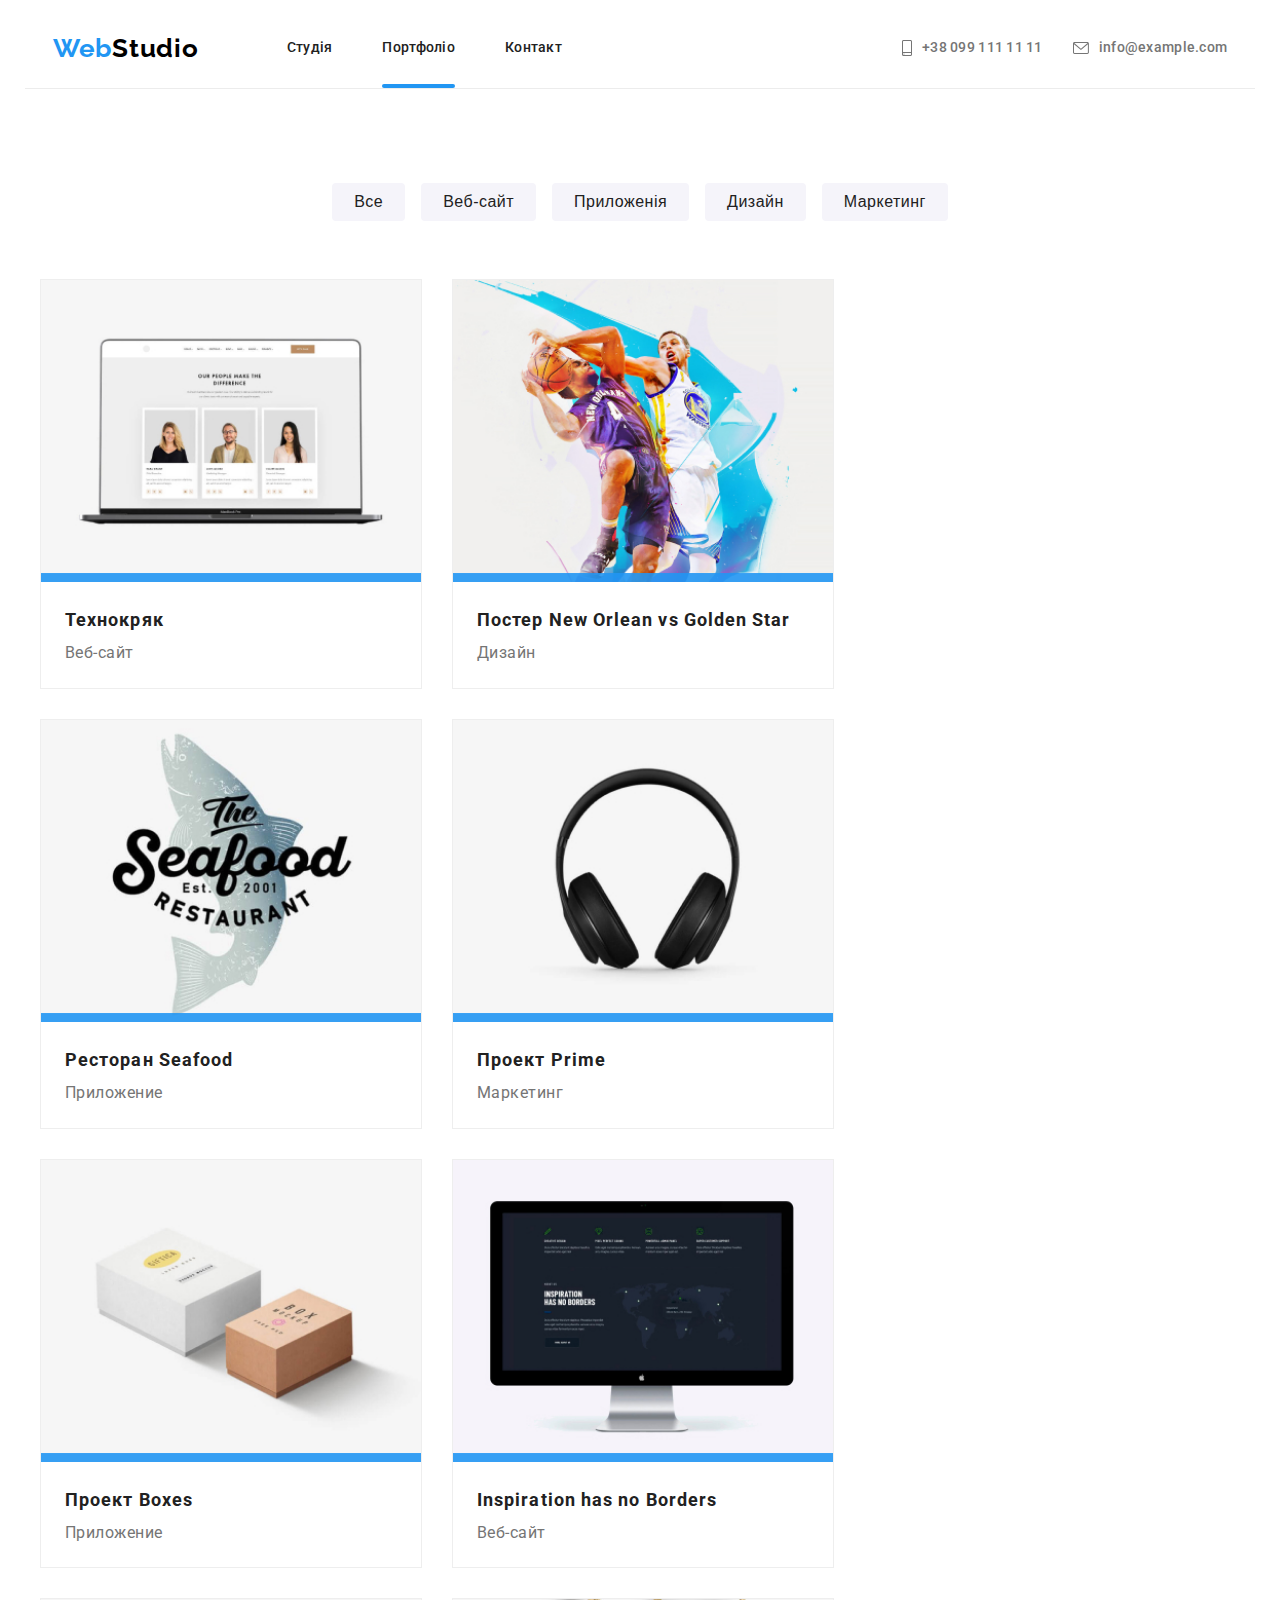
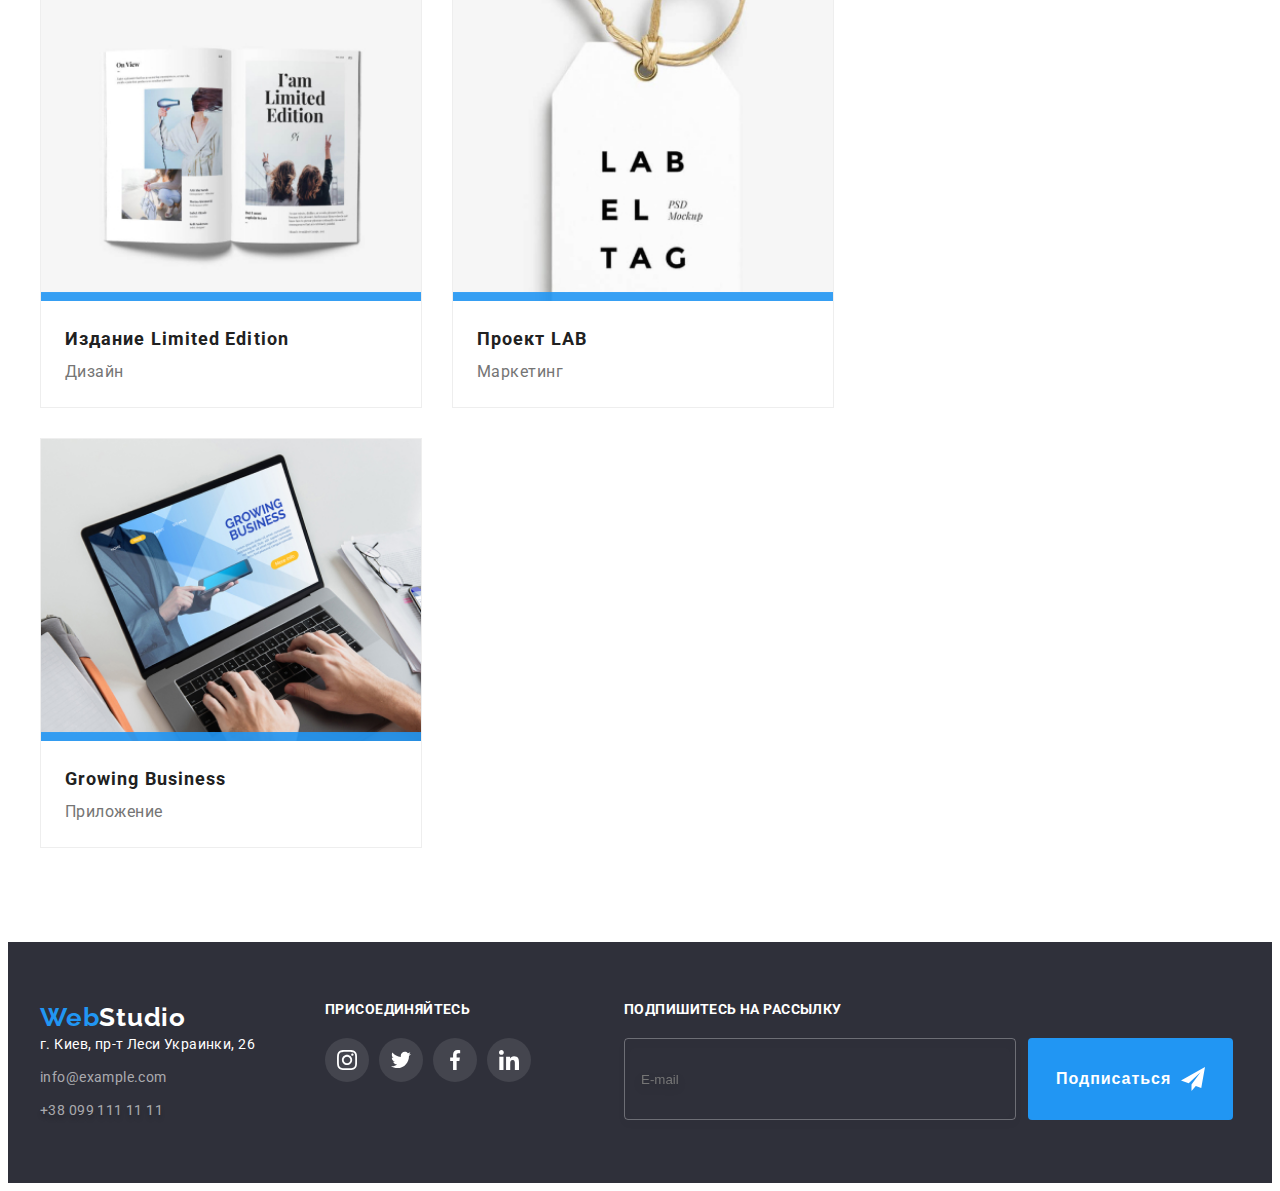
==== commit 7d30f7cf: "допрацювання" ====
--- a/portfolio.html
+++ b/portfolio.html
@@ -34,7 +34,7 @@
             <nav class="header-nav">
                 <ul class="header-nav__list">
                     <li class="header-nav__item ">
-                        <a href="/" class="header-nav__link hovers ">Студія</a>
+                        <a href="./index.html" class="header-nav__link hovers ">Студія</a>
                     </li>
                     <li class="header-nav__item">
                         <a href="./portfolio.html" class="header-nav__link hovers line">Портфоліо</a>
--- a/css/main.min.css
+++ b/css/main.min.css
@@ -1,2 +1,2 @@
-:root{--color-page: #757575;--title-color: #212121;--whitу-color: #ffffff;--whity-color-back: #f5f4fa;--color-second: #2f303a;--color-footer: rgba(255, 255, 255, 0.6);--accent: #2196f3;--but: #188ce8;--wigth-pege: 1200px;--lateral-padding: 15px;--icon-fill: #afb1b8;--bak-color-mak: rgba(47, 48, 58, 0.8);--color-taxt-footer: rgba(255, 255, 255, 0.6);--color-logo-header: #000}.ninja{position:absolute;white-space:nowrap;width:1px;height:1px;overflow:hidden;border:0;padding:0;clip:rect(0 0 0 0);clip-path:inset(50%);margin:-1px}.page{color:var(--color-page);font-family:'Roboto', sans-serif}.preference-list__title{font-weight:bold;font-size:14px;line-height:1.14;letter-spacing:0.03em}.preference-list__text{font-size:14px;line-height:1.71;letter-spacing:0.03em}h1,h2,h3,h4,h5,h6{margin-top:0;margin-bottom:0}p{margin-top:0px;margin-bottom:0px}a{text-decoration:none}ul{list-style:none;padding:0;margin:0}.container{padding-left:15px;padding-right:15px;margin:0 auto}@media screen and (min-width: 480px){.container{width:480px}}@media screen and (min-width: 768px){.container{width:768px}}@media screen and (min-width: 1200px){.container{width:1200px}}@media screen and (min-width: 768px){.flex-list{display:flex;justify-content:center;flex-wrap:wrap;margin:-15px}}@media screen and (min-width: 768px){.flex-list__item{margin:15px}}.button{min-width:200px;min-height:50px;color:var(--whitу-color);font-weight:bold;font-size:16px;line-height:1.87;letter-spacing:0.06em;border-radius:4px;border:none;background-color:var(--accent);transition:background-color 250ms cubic-bezier(0.4, 0, 0.2, 1)}.button:hover{cursor:pointer;background-color:var(--but)}.title{color:var(--title-color);font-weight:bold;font-size:14px;line-height:1.4;letter-spacing:0.03em;text-transform:uppercase}.title.big{font-weight:bold;font-size:36px;line-height:1.7;text-align:center;letter-spacing:0.03em;text-transform:none;margin-bottom:50px}.portfolio .title{text-transform:none;font-weight:bold;font-size:18px;line-height:2;letter-spacing:0.06em;text-align:left}.logo{font-family:Raleway;font-weight:700;font-size:26px;line-height:1.19;letter-spacing:0.03em;text-decoration:none;color:var(--accent)}.hovers{transition:color 250ms cubic-bezier(0.4, 0, 0.2, 1)}.hovers:hover,.hovers:focus{color:var(--accent);fill:var(--accent)}.backdrop{position:fixed;top:0;width:100vw;height:100vh;background-color:rgba(0,0,0,0.2);transition:opacity 250ms cubic-bezier(0.4, 0, 0.2, 1)}.modal{position:absolute;max-width:530px;min-height:580px;width:100%;top:50%;left:50%;transform:translate(-50%, -50%);padding:40px;background-color:#fff}.close-button{position:absolute;display:flex;justify-content:center;align-items:center;top:8px;right:8px;padding:0;width:30px;height:30px;border-radius:50%;border:1px solid rgba(0,0,0,0.1);background-color:#fff;transition:fill 250ms cubic-bezier(0.4, 0, 0.2, 1)}.close-button:hover{fill:var(--accent)}.is-hidden{visibility:inherit;opacity:0;pointer-events:none}.form-title{margin-bottom:28px;font-weight:bold;font-size:20px;line-height:1.15;text-align:center;letter-spacing:0.03em;color:var(--title-color)}.form-modal__field{position:relative;display:block;margin-bottom:28px}.form-modal__input{display:block;width:100%;min-height:40px;padding:12px;padding-left:42px;border:1px solid rgba(33,33,33,0.2);border-radius:4px;outline:none;transition:border 250ms cubic-bezier(0.4, 0, 0.2, 1)}.form-modal__input:focus-within{border:1px solid var(--accent)}.form-modal__label{position:absolute;top:-18px;left:0;font-size:12px;line-height:1.17;letter-spacing:0.01em}.form-modal__icon{position:absolute;top:50%;left:12px;transform:translateY(-50%);transition:fill 250ms cubic-bezier(0.4, 0, 0.2, 1)}.form-modal__input:focus-within ~ .form-modal__icon{fill:var(--accent)}.form-textarea{display:block;width:100%;height:120px;resize:none;padding:12px 16px;border:1px solid rgba(33,33,33,0.2);border-radius:4px;outline:none;transition:border 250ms cubic-bezier(0.4, 0, 0.2, 1)}.form-textarea::placeholder{font-size:14px;line-height:1.14;letter-spacing:0.01em;color:rgba(117,117,117,0.5)}.form-textarea:focus-within{border:1px solid var(--accent)}.form-checkbox{display:flex;justify-content:center;align-items:center;margin-bottom:30px}.form-checkbox__label{margin-left:8.38px;text-align:center;font-size:14px;line-height:1.71;letter-spacing:0.03em}.form-checkbox__link-contract{color:var(--accent);text-decoration:underline}.form-checkbox__icon{width:16px;height:15px;border:3px solid var(--title-color);fill:white;border-radius:3px;transition:background-color 250ms cubic-bezier(0.4, 0, 0.2, 1),border 250ms cubic-bezier(0.4, 0, 0.2, 1)}.form-checkbox__input:checked+.form-checkbox__icon{background-color:var(--accent);border:none}.form-checkbox__input{appearance:none}.form-modal__button{display:block;margin:0 auto;transition:background-color 250ms cubic-bezier(0.4, 0, 0.2, 1),box-shadow 250ms cubic-bezier(0.4, 0, 0.2, 1)}.form-modal__button:hover{background-color:#188ce8;box-shadow:0px 4px 4px rgba(0,0,0,0.15);border-radius:4px}.hero{display:block;background-color:var(--color-second);background-image:linear-gradient(rgba(47,48,58,0.4), rgba(47,48,58,0.4)),url("../images/hero-bac480-400.jpg");background-repeat:no-repeat;background-size:cover;width:100%;max-width:1600px;margin:0 auto}@media (min-device-pixel-ratio: 2), (min-resolution: 192dpi), (min-resolution: 2dppx){.hero{background-image:linear-gradient(rgba(47,48,58,0.4), rgba(47,48,58,0.4)),url("../images/hero-bac480-400@2x.jpg")}}@media (min-device-pixel-ratio: 3), (min-resolution: 288dpi), (min-resolution: 3dppx){.hero{background-image:linear-gradient(rgba(47,48,58,0.4), rgba(47,48,58,0.4)),url("../images/hero-bac480-400@3x.jpg")}}@media screen and (min-width: 768px){.hero{background-image:linear-gradient(rgba(47,48,58,0.4), rgba(47,48,58,0.4)),url("../images/hero-bac768-400.jpg")}}@media screen and (min-width: 768px) and (min-device-pixel-ratio: 2), screen and (min-width: 768px) and (min-resolution: 192dpi), screen and (min-width: 768px) and (min-resolution: 2dppx){.hero{background-image:linear-gradient(rgba(47,48,58,0.4), rgba(47,48,58,0.4)),url("../images/hero-bac768-400@2x.jpg")}}@media screen and (min-width: 768px) and (min-device-pixel-ratio: 3), screen and (min-width: 768px) and (min-resolution: 288dpi), screen and (min-width: 768px) and (min-resolution: 3dppx){.hero{background-image:linear-gradient(rgba(47,48,58,0.4), rgba(47,48,58,0.4)),url("../images/hero-bac768-400@3x.jpg")}}@media screen and (min-width: 1200px){.hero{background-image:linear-gradient(rgba(47,48,58,0.4), rgba(47,48,58,0.4)),url("../images/hero-bac1600-600.jpg")}}@media screen and (min-width: 1200px) and (min-device-pixel-ratio: 2), screen and (min-width: 1200px) and (min-resolution: 192dpi), screen and (min-width: 1200px) and (min-resolution: 2dppx){.hero{background-image:linear-gradient(rgba(47,48,58,0.4), rgba(47,48,58,0.4)),url("../images/hero-bac1600-600@2x.jpg")}}@media screen and (min-width: 1200px) and (min-device-pixel-ratio: 3), screen and (min-width: 1200px) and (min-resolution: 288dpi), screen and (min-width: 1200px) and (min-resolution: 3dppx){.hero{background-image:linear-gradient(rgba(47,48,58,0.4), rgba(47,48,58,0.4)),url("../images/hero-bac1600-600@3x.jpg")}}.hero__box{text-align:center;padding-top:118px;padding-bottom:118px}.hero__title{font-weight:900;font-size:21px;line-height:1.62;text-align:center;letter-spacing:0.06em;text-transform:uppercase;margin-bottom:30px;color:var(--whitу-color)}@media screen and (min-width: 480px){.hero__title{font-size:26px}}@media screen and (min-width: 1200px){.hero__title{font-size:44px;line-height:1.36}}.preference-list{padding-top:60px;padding-bottom:60px}@media screen and (min-width: 768px){.preference-list{display:flex;flex-wrap:wrap;margin:-15px}}.preference-list__item{max-width:450px}@media screen and (min-width: 768px){.preference-list__item{width:calc((100% - 2 * 30px) / 2);margin:15px}}@media screen and (min-width: 1200px){.preference-list__item{width:calc((100% - 4 * 30px) / 4)}}@media screen and (max-width: 768px){.preference-list__item:not(:last-child){margin-bottom:30px}}.preference-list__icon{width:100%;height:120px;border-radius:4px;background-color:var(--whity-color-back);display:flex;justify-content:center;align-items:center;margin-bottom:30px}.preference-list__title{margin-bottom:10px;text-align:center;text-transform:uppercase;color:#212121}@media screen and (max-width: 1200px){.services{display:none}}.services__sektion{padding-top:94px;padding-bottom:94px}.services__box{position:relative}.services__img{display:block;max-width:370px;width:100%;height:auto}.services__nam{position:absolute;bottom:0;left:0;text-align:center;width:100%;padding-top:27px;padding-bottom:27px;font-weight:bold;font-size:14px;line-height:1.14;letter-spacing:0.03em;text-transform:uppercase;color:var(--whitу-color);background-color:var(--bak-color-mak)}.workers{background-color:var(--whity-color-back)}.workers__section{padding:94px var(--lateral-padding) 94px}.workers__item{padding-bottom:30px;background-color:var(--whitу-color);box-shadow:0px 1px 3px rgba(0,0,0,0.12),0px 1px 1px rgba(0,0,0,0.14),0px 2px 1px rgba(0,0,0,0.2);border-radius:0px 0px 4px 4px;max-width:450px}@media screen and (max-width: 768px){.workers__item{margin-bottom:30px}}@media screen and (min-width: 768px){.workers__item{width:calc((100% - 2 * 30px) / 2)}}@media screen and (min-width: 1200px){.workers__item{width:calc((100% - 4 * 30px) / 4)}}.workers__img{display:block;width:100%}.workers__info{padding-top:30px;text-align:center}.workers__nam{color:var(--title-color);font-weight:500;font-size:16px;line-height:1.2;letter-spacing:0.03em;margin-bottom:10px}.workers__profession{margin-bottom:16px}.social-networks{display:flex;justify-content:center;align-items:center}.social-networks__item{transition:border-radius 250ms cubic-bezier(0.4, 0, 0.2, 1),background-color 250ms cubic-bezier(0.4, 0, 0.2, 1)}.social-networks__item:not(:last-child){margin-right:10px}.social-networks__item:hover,.social-networks__item:focus{background-color:var(--accent);border-radius:50%}.social-networks__icon{padding:12px;fill:var(--icon-fill);width:44px;height:44px}.social-networks__icon:hover,.social-networks__icon:focus{fill:var(--whitу-color)}@media screen and (max-width: 768px){.partners__list{display:flex;justify-content:center;flex-wrap:wrap;margin:-15px}}.partners__item{max-width:210px;margin:15px;width:calc((100% - 30px * 2) / 2)}@media screen and (min-width: 768px){.partners__item{width:226px}}@media screen and (min-width: 1200px){.partners__item{width:170px}}.partners__icon{display:flex;border:1px solid var(--icon-fill);border-radius:4px;color:var(--icon-fill);fill:currentColor;width:100%;height:92px;justify-content:center;align-items:center;transition:fill 250ms cubic-bezier(0.4, 0, 0.2, 1),border-color 250ms cubic-bezier(0.4, 0, 0.2, 1)}.partners__icon:hover,.partners__icon:focus{border-color:var(--accent);fill:var(--accent);cursor:pointer}.partners__box{padding-top:94px;padding-bottom:94px}.footer{background-color:var(--color-second)}.box-footer{display:flex;padding-top:60px;padding-bottom:60px}@media screen and (max-width: 768px){.box-footer{flex-direction:column;align-items:center}}@media screen and (max-width: 1200px){.box-footer{flex-wrap:wrap;justify-content:center}}@media screen and (max-width: 1200px){.box-footer__item:not(:last-child){margin-bottom:60px}}.logo-footer{margin-bottom:20px}@media screen and (max-width: 1200px){.logo-footer{text-align:center;display:block}}.logo-footer__text{color:var(--whitу-color)}.stage-property__list{margin:0px;color:var(--color-footer);font-size:14px;line-height:1.71;letter-spacing:0.03em}@media screen and (max-width: 1200px){.stage-property__list{text-align:center}}.stage-property__item:not(:last-child){margin-bottom:9px}.stage-property__link{display:block;color:var(--whitу-color);text-decoration:none;color:var(--color-taxt-footer)}.stage-property__address{font-style:inherit;font-size:14px;line-height:1.71;letter-spacing:0.03em;color:var(--whitу-color)}.number{font-size:14px;line-height:1.71;letter-spacing:0.03em;color:var(--color-footer);text-shadow:0px 4px 4px rgba(0,0,0,0.25)}.networks-footer{color:var(--whitу-color)}@media screen and (min-width: 768px){.networks-footer{margin-left:165px}}@media screen and (min-width: 1200px){.networks-footer{margin-left:70px}}.networks-footer__list{display:flex}.networks-footer__item:not(:last-child){margin-right:10px}.footer-title{font-weight:bold;font-size:14px;line-height:1.14;letter-spacing:0.03em;text-transform:uppercase;margin-bottom:20px}@media screen and (max-width: 1200px){.footer-title{text-align:center}}.networks-footer__link{display:flex;justify-content:center;align-items:center;width:44px;height:44px;fill:currentColor;color:var(--whitу-color);background-color:rgba(255,255,255,0.1);border-radius:50%;transition:background-color 250ms cubic-bezier(0.4, 0, 0.2, 1)}.networks-footer__link:hover,.networks-footer__link:focus{background-color:var(--accent)}.form-footer{color:var(--whitу-color)}@media screen and (max-width: 480px){.form-footer{width:100%}}@media screen and (min-width: 1200px){.form-footer{margin-left:93px}}.form-footer__input{min-height:50px;width:100%;padding:15px 16px;color:var(--whitу-color);background-color:inherit;border:1px solid rgba(255,255,255,0.3);border-radius:4px;filter:drop-shadow(0px 4px 4px rgba(0,0,0,0.15))}@media screen and (min-width: 480px){.form-footer__input{width:450px}}@media screen and (min-width: 1200px){.form-footer__input{width:358px}}@media screen and (max-width: 1200px){.form-footer__input{margin-bottom:20px}}@media screen and (min-width: 1200px){.form-footer__box{display:flex}}.form-footer__btn{display:flex;justify-content:center;align-items:center;padding:10px 28px;margin:0 auto}@media screen and (min-width: 1200px){.form-footer__btn{margin-left:12px}}.form-footer__icon{margin-left:10px}@media screen and (min-width: 768px){.header-sectios,.header-nav__list,.contacts-list,.header-nav{display:flex;align-items:center;justify-content:center}}.header-sectios{padding-top:16px;padding-bottom:16px;border-bottom:1px solid #ececec}.logo--black{color:var(--color-logo-header)}@media screen and (min-width: 768px){.mobil-menu{display:flex;align-items:center}}@media screen and (max-width: 768px){.header-nav{margin-bottom:210px}}@media screen and (min-width: 768px){.header-nav{margin-left:88px}}@media screen and (max-width: 768px){.header-nav__item:not(:first-child){margin-top:32px}}@media screen and (min-width: 768px){.header-nav__item:not(:first-child){margin-left:50px}}@media screen and (min-width: 768px){.contacts-list{display:block;margin-left:84px}}@media screen and (min-width: 768px) and (min-width: 768px) and (max-width: 1200px){.contacts-list__item:not(:last-child){margin-bottom:10px}}@media screen and (min-width: 768px) and (min-width: 1200px){.contacts-list__item:not(:first-child){margin-left:30px}}@media screen and (min-width: 1200px){.contacts-list{display:flex}}@media screen and (min-width: 768px){.line{position:relative}.line::after{position:absolute;bottom:0;display:block;content:'';height:4px;width:100%;border-radius:2px;background-color:var(--accent)}}.header-nav__link{display:block;color:var(--title-color);text-decoration:none;font-weight:500;font-size:40px;line-height:1.175;letter-spacing:0.02em}@media screen and (min-width: 768px){.header-nav__link{padding-top:32px;padding-bottom:32px;font-size:14px;line-height:1.14}}.contacts-list__ling{color:var(--color-page);font-weight:500;font-size:14px;line-height:1.14;letter-spacing:0.02em;text-decoration:none;text-align:center;display:flex;align-items:center}.contacts-list__icon{margin-right:10px;fill:currentColor}@media screen and (max-width: 768px){.contacts-list__icon{display:none}}.header__btn{position:absolute;top:10px;right:15px;border:none;background-color:#fff}@media screen and (min-width: 768px){.header__btn{display:none}}@media screen and (max-width: 768px){.contacts-list{margin-bottom:64px}.mobil-menu{display:flex;flex-direction:column;z-index:15;transform:translateX(100%);position:fixed;top:0;left:0;height:100vh;width:100vw;padding:48px 40px;background-color:#fff;transition:transform 250ms linear}.mobil-menu.is-open{transform:translateX(0)}.mobil-menu--number{font-weight:500;font-size:30px;line-height:1.18;letter-spacing:0.02em;color:var(--accent);margin-bottom:32px}}@media screen and (max-width: 768px) and (min-width: 480px){.mobil-menu--number{font-size:34px}}@media screen and (max-width: 768px){.mobil-menu__list{display:flex}.mobil-menu_link{font-weight:500;font-size:12px;line-height:1.22;letter-spacing:0.02em;color:#2196f3}}@media screen and (max-width: 768px) and (min-width: 480px){.mobil-menu_link{font-size:18px}}@media screen and (max-width: 768px){.mobil-menu_link{padding-right:10px;padding-left:10px;border-right:1px solid rgba(33,33,33,0.2)}.mobil-menu_link--retreat{padding-left:0px}.mobil-menu_link--line{border-right:none}}@media screen and (min-width: 768px){.mobil-menu__list{display:none}}.ganaral{padding-top:94px;padding-bottom:94px}.list-buttom{display:flex;margin-bottom:50px;justify-content:left;flex-wrap:wrap;margin:-8px}.list-buttom__item{margin:8px}.list-buttom__btn{border-radius:4px;min-height:38px;padding:6px 22px;font-weight:500;font-size:16px;line-height:1.62;text-align:center;letter-spacing:0.03em;color:var(--title-color);background-color:var(--whity-color-back);border:none;transition:color 250ms cubic-bezier(0.4, 0, 0.2, 1),background-color 250ms cubic-bezier(0.4, 0, 0.2, 1),box-shadow 250ms cubic-bezier(0.4, 0, 0.2, 1)}.list-buttom__btn:hover,.list-buttom__btn:focus{color:var(--whitу-color);background-color:var(--accent);cursor:pointer;box-shadow:0px 3px 1px rgba(0,0,0,0.1),0px 1px 2px rgba(0,0,0,0.08),0px 2px 2px rgba(0,0,0,0.12)}.portfolio-list{display:flex;flex-wrap:wrap;text-align:center;margin:-15px}.portfolio-list__item{border:1px solid #eeeeee;margin:15px;transition:box-shadow 250ms cubic-bezier(0.4, 0, 0.2, 1)}@media screen and (min-width: 768px){.portfolio-list__item{width:calc((100% - 30px * 2) / 2)}}@media screen and (min-width: 1200px){.portfolio-list__item{width:calc((100% - 30px * 3) / 3)}}.portfolio-list__item:hover,.portfolio-list__item:focus{cursor:pointer;box-shadow:0px 1px 1px rgba(0,0,0,0.12),0px 4px 4px rgba(0,0,0,0.06),1px 4px 6px rgba(0,0,0,0.16)}.card-product__description{padding:20px 24px;text-align:left}.card-product__text{font-size:16px;line-height:1.87;letter-spacing:0.03em;color:var(--color-page)}.card-product__box{position:relative;overflow:hidden}.card-product__img{width:100%}.card-product__overlay{position:absolute;top:0;left:0;transform:translatey(110%);width:100%;padding:63px 24px;font-size:18px;line-height:1.56;letter-spacing:0.03em;transition:transform 250ms cubic-bezier(0.4, 0, 0.2, 1);color:#fff;background-color:rgba(33,150,243,0.9)}.portfolio-list__item:hover .card-product__overlay,.portfolio-list__item:focus .card-product__overlay{transform:translate(0)}
+:root{--color-page: #757575;--title-color: #212121;--whitу-color: #ffffff;--whity-color-back: #f5f4fa;--color-second: #2f303a;--color-footer: rgba(255, 255, 255, 0.6);--accent: #2196f3;--but: #188ce8;--wigth-pege: 1200px;--lateral-padding: 15px;--icon-fill: #afb1b8;--bak-color-mak: rgba(47, 48, 58, 0.8);--color-taxt-footer: rgba(255, 255, 255, 0.6);--color-logo-header: #000}.ninja{position:absolute;white-space:nowrap;width:1px;height:1px;overflow:hidden;border:0;padding:0;clip:rect(0 0 0 0);clip-path:inset(50%);margin:-1px}.page{color:var(--color-page);font-family:'Roboto', sans-serif}.preference-list__title{font-weight:bold;font-size:14px;line-height:1.14;letter-spacing:0.03em}.preference-list__text{font-size:14px;line-height:1.71;letter-spacing:0.03em}h1,h2,h3,h4,h5,h6{margin-top:0;margin-bottom:0}p{margin-top:0px;margin-bottom:0px}a{text-decoration:none}ul{list-style:none;padding:0;margin:0}.container{padding-left:15px;padding-right:15px;margin:0 auto}@media screen and (min-width: 480px){.container{width:480px}}@media screen and (min-width: 767px){.container{width:768px}}@media screen and (min-width: 1200px){.container{width:1200px}}@media screen and (min-width: 767px){.flex-list{display:flex;justify-content:center;flex-wrap:wrap;margin:-15px}}@media screen and (min-width: 767px){.flex-list__item{margin:15px}}.button{min-width:200px;min-height:50px;color:var(--whitу-color);font-weight:bold;font-size:16px;line-height:1.87;letter-spacing:0.06em;border-radius:4px;border:none;background-color:var(--accent);transition:background-color 250ms cubic-bezier(0.4, 0, 0.2, 1)}.button:hover{cursor:pointer;background-color:var(--but)}.title{color:var(--title-color);font-weight:bold;font-size:14px;line-height:1.4;letter-spacing:0.03em;text-transform:uppercase}.title.big{font-weight:bold;font-size:36px;line-height:1.7;text-align:center;letter-spacing:0.03em;text-transform:none;margin-bottom:50px}.portfolio-list .title{text-transform:none;font-weight:bold;font-size:18px;line-height:2;letter-spacing:0.06em;text-align:left}.logo{font-family:Raleway;font-weight:700;font-size:26px;line-height:1.19;letter-spacing:0.03em;text-decoration:none;color:var(--accent)}.hovers{transition:color 250ms cubic-bezier(0.4, 0, 0.2, 1)}.hovers:hover,.hovers:focus{color:var(--accent);fill:var(--accent)}.backdrop{position:fixed;top:0;width:100vw;height:100vh;background-color:rgba(0,0,0,0.2);transition:opacity 250ms cubic-bezier(0.4, 0, 0.2, 1)}.modal{position:absolute;max-width:450px;min-height:580px;width:100%;top:50%;left:50%;transform:translate(-50%, -50%);padding:40px;background-color:#fff}@media screen and (min-width: 1200px){.modal{max-width:530px}}.close-button{position:absolute;display:flex;justify-content:center;align-items:center;top:8px;right:8px;padding:0;width:30px;height:30px;border-radius:50%;border:1px solid rgba(0,0,0,0.1);background-color:#fff;transition:fill 250ms cubic-bezier(0.4, 0, 0.2, 1)}.close-button:hover{fill:var(--accent)}.is-hidden{visibility:inherit;opacity:0;pointer-events:none}.form-title{margin-bottom:28px;font-weight:bold;font-size:20px;line-height:1.15;text-align:center;letter-spacing:0.03em;color:var(--title-color)}.form-modal__field{position:relative;display:block;margin-bottom:28px}.form-modal__input{display:block;width:100%;min-height:40px;padding:12px;padding-left:42px;border:1px solid rgba(33,33,33,0.2);border-radius:4px;outline:none;transition:border 250ms cubic-bezier(0.4, 0, 0.2, 1)}.form-modal__input:focus-within{border:1px solid var(--accent)}.form-modal__label{position:absolute;top:-18px;left:0;font-size:12px;line-height:1.17;letter-spacing:0.01em}.form-modal__icon{position:absolute;top:50%;left:12px;transform:translateY(-50%);transition:fill 250ms cubic-bezier(0.4, 0, 0.2, 1)}.form-modal__input:focus-within ~ .form-modal__icon{fill:var(--accent)}.form-textarea{display:block;width:100%;height:120px;resize:none;padding:12px 16px;border:1px solid rgba(33,33,33,0.2);border-radius:4px;outline:none;transition:border 250ms cubic-bezier(0.4, 0, 0.2, 1)}.form-textarea::placeholder{font-size:14px;line-height:1.14;letter-spacing:0.01em;color:rgba(117,117,117,0.5)}.form-textarea:focus-within{border:1px solid var(--accent)}.form-checkbox{display:flex;justify-content:center;align-items:center;margin-bottom:30px}.form-checkbox__label{margin-left:8.38px;text-align:center;font-size:14px;line-height:1.71;letter-spacing:0.03em}.form-checkbox__link-contract{color:var(--accent);text-decoration:underline}.form-checkbox__icon{width:16px;height:15px;border:3px solid var(--title-color);fill:white;border-radius:3px;transition:background-color 250ms cubic-bezier(0.4, 0, 0.2, 1),border 250ms cubic-bezier(0.4, 0, 0.2, 1)}.form-checkbox__input:checked+.form-checkbox__icon{background-color:var(--accent);border:none}.form-checkbox__input{appearance:none}.form-modal__button{display:block;margin:0 auto;transition:background-color 250ms cubic-bezier(0.4, 0, 0.2, 1),box-shadow 250ms cubic-bezier(0.4, 0, 0.2, 1)}.form-modal__button:hover{background-color:#188ce8;box-shadow:0px 4px 4px rgba(0,0,0,0.15);border-radius:4px}.hero{display:block;background-color:var(--color-second);background-image:linear-gradient(rgba(47,48,58,0.4), rgba(47,48,58,0.4)),url("../images/hero-bac480-400.jpg");background-repeat:no-repeat;background-size:cover;background-position:center;width:100%;max-width:1600px;margin:0 auto}@media (min-device-pixel-ratio: 2), (min-resolution: 192dpi), (min-resolution: 2dppx){.hero{background-image:linear-gradient(rgba(47,48,58,0.4), rgba(47,48,58,0.4)),url("../images/hero-bac480-400@2x.jpg")}}@media (min-device-pixel-ratio: 3), (min-resolution: 288dpi), (min-resolution: 3dppx){.hero{background-image:linear-gradient(rgba(47,48,58,0.4), rgba(47,48,58,0.4)),url("../images/hero-bac480-400@3x.jpg")}}@media screen and (min-width: 767px){.hero{background-image:linear-gradient(rgba(47,48,58,0.4), rgba(47,48,58,0.4)),url("../images/hero-bac768-400.jpg")}}@media screen and (min-width: 767px) and (min-device-pixel-ratio: 2), screen and (min-width: 767px) and (min-resolution: 192dpi), screen and (min-width: 767px) and (min-resolution: 2dppx){.hero{background-image:linear-gradient(rgba(47,48,58,0.4), rgba(47,48,58,0.4)),url("../images/hero-bac768-400@2x.jpg")}}@media screen and (min-width: 767px) and (min-device-pixel-ratio: 3), screen and (min-width: 767px) and (min-resolution: 288dpi), screen and (min-width: 767px) and (min-resolution: 3dppx){.hero{background-image:linear-gradient(rgba(47,48,58,0.4), rgba(47,48,58,0.4)),url("../images/hero-bac768-400@3x.jpg")}}@media screen and (min-width: 1200px){.hero{background-image:linear-gradient(rgba(47,48,58,0.4), rgba(47,48,58,0.4)),url("../images/hero-bac1600-600.jpg")}}@media screen and (min-width: 1200px) and (min-device-pixel-ratio: 2), screen and (min-width: 1200px) and (min-resolution: 192dpi), screen and (min-width: 1200px) and (min-resolution: 2dppx){.hero{background-image:linear-gradient(rgba(47,48,58,0.4), rgba(47,48,58,0.4)),url("../images/hero-bac1600-600@2x.jpg")}}@media screen and (min-width: 1200px) and (min-device-pixel-ratio: 3), screen and (min-width: 1200px) and (min-resolution: 288dpi), screen and (min-width: 1200px) and (min-resolution: 3dppx){.hero{background-image:linear-gradient(rgba(47,48,58,0.4), rgba(47,48,58,0.4)),url("../images/hero-bac1600-600@3x.jpg")}}.hero__box{text-align:center;padding-top:118px;padding-bottom:118px}@media screen and (min-width: 1200px){.hero__box{padding-top:200px;padding-bottom:200px}}.hero__title{font-weight:900;font-size:21px;line-height:1.62;text-align:center;letter-spacing:0.06em;text-transform:uppercase;margin-bottom:30px;color:var(--whitу-color)}@media screen and (min-width: 480px){.hero__title{font-size:26px}}@media screen and (min-width: 1200px){.hero__title{font-size:44px;line-height:1.36}}@media screen and (min-width: 767px){.preference-list{display:flex;flex-wrap:wrap;margin:-15px}}.preference-box{padding-top:60px;padding-bottom:60px}@media screen and (min-width: 1200px){.preference-box{padding-top:90px;padding-bottom:90px}}.preference-list__item{max-width:450px}@media screen and (min-width: 767px){.preference-list__item{width:calc((100% - 2 * 30px) / 2);margin:15px}}@media screen and (min-width: 1200px){.preference-list__item{width:calc((100% - 4 * 30px) / 4)}}@media screen and (max-width: 767px){.preference-list__item:not(:last-child){margin-bottom:30px}}.preference-list__icon{width:100%;height:120px;border-radius:4px;background-color:var(--whity-color-back);display:flex;justify-content:center;align-items:center;margin-bottom:30px}.preference-list__title{margin-bottom:10px;text-align:center;text-transform:uppercase;color:#212121}@media screen and (max-width: 1200px){.services{display:none}}.services__sektion{padding-top:94px;padding-bottom:94px}.services__box{position:relative}.services__img{display:block;max-width:370px;width:100%;height:auto}.services__nam{position:absolute;bottom:0;left:0;text-align:center;width:100%;padding-top:27px;padding-bottom:27px;font-weight:bold;font-size:14px;line-height:1.14;letter-spacing:0.03em;text-transform:uppercase;color:var(--whitу-color);background-color:var(--bak-color-mak)}.workers{background-color:var(--whity-color-back)}.workers__section{padding:94px var(--lateral-padding) 94px}.workers__item{padding-bottom:30px;background-color:var(--whitу-color);box-shadow:0px 1px 3px rgba(0,0,0,0.12),0px 1px 1px rgba(0,0,0,0.14),0px 2px 1px rgba(0,0,0,0.2);border-radius:0px 0px 4px 4px;max-width:450px}@media screen and (max-width: 767px){.workers__item{margin-bottom:30px}}@media screen and (min-width: 767px){.workers__item{width:calc((100% - 2 * 30px) / 2)}}@media screen and (min-width: 1200px){.workers__item{width:calc((100% - 4 * 30px) / 4)}}.workers__img{display:block;width:100%}.workers__info{padding-top:30px;text-align:center}.workers__nam{color:var(--title-color);font-weight:500;font-size:16px;line-height:1.2;letter-spacing:0.03em;margin-bottom:10px}.workers__profession{margin-bottom:16px}.social-networks{display:flex;justify-content:center;align-items:center}.social-networks__item{transition:border-radius 250ms cubic-bezier(0.4, 0, 0.2, 1),background-color 250ms cubic-bezier(0.4, 0, 0.2, 1)}.social-networks__item:not(:last-child){margin-right:10px}.social-networks__item:hover,.social-networks__item:focus{background-color:var(--accent);border-radius:50%}.social-networks__icon{padding:12px;fill:var(--icon-fill);width:44px;height:44px}.social-networks__icon:hover,.social-networks__icon:focus{fill:var(--whitу-color)}@media screen and (max-width: 767px){.partners__list{display:flex;justify-content:center;flex-wrap:wrap;margin:-15px}}.partners__item{max-width:210px;margin:15px;width:calc((100% - 30px * 2) / 2)}@media screen and (min-width: 767px){.partners__item{width:226px}}@media screen and (min-width: 1200px){.partners__item{width:170px}}.partners__icon{display:flex;border:1px solid var(--icon-fill);border-radius:4px;color:var(--icon-fill);fill:currentColor;width:100%;height:92px;justify-content:center;align-items:center;transition:fill 250ms cubic-bezier(0.4, 0, 0.2, 1),border-color 250ms cubic-bezier(0.4, 0, 0.2, 1)}.partners__icon:hover,.partners__icon:focus{border-color:var(--accent);fill:var(--accent);cursor:pointer}.partners__box{padding-top:94px;padding-bottom:94px}.footer{background-color:var(--color-second)}.box-footer{display:flex;padding-top:60px;padding-bottom:60px}@media screen and (max-width: 767px){.box-footer{flex-direction:column;align-items:center}}@media screen and (max-width: 1200px){.box-footer{flex-wrap:wrap;justify-content:center}}@media screen and (max-width: 1200px){.box-footer__item:not(:last-child){margin-bottom:60px}}.logo-footer{margin-bottom:20px}@media screen and (max-width: 1200px){.logo-footer{text-align:center;display:block}}.logo-footer__text{color:var(--whitу-color)}.stage-property__list{margin:0px;color:var(--color-footer);font-size:14px;line-height:1.71;letter-spacing:0.03em}@media screen and (max-width: 1200px){.stage-property__list{text-align:center}}.stage-property__item:not(:last-child){margin-bottom:9px}.stage-property__link{display:block;color:var(--whitу-color);text-decoration:none;color:var(--color-taxt-footer)}.stage-property__address{font-style:inherit;font-size:14px;line-height:1.71;letter-spacing:0.03em;color:var(--whitу-color)}.number{font-size:14px;line-height:1.71;letter-spacing:0.03em;color:var(--color-footer);text-shadow:0px 4px 4px rgba(0,0,0,0.25)}.networks-footer{color:var(--whitу-color)}@media screen and (min-width: 767px){.networks-footer{margin-left:165px}}@media screen and (min-width: 1200px){.networks-footer{margin-left:70px}}.networks-footer__list{display:flex}.networks-footer__item:not(:last-child){margin-right:10px}.footer-title{font-weight:bold;font-size:14px;line-height:1.14;letter-spacing:0.03em;text-transform:uppercase;margin-bottom:20px}@media screen and (max-width: 1200px){.footer-title{text-align:center}}.networks-footer__link{display:flex;justify-content:center;align-items:center;width:44px;height:44px;fill:currentColor;color:var(--whitу-color);background-color:rgba(255,255,255,0.1);border-radius:50%;transition:background-color 250ms cubic-bezier(0.4, 0, 0.2, 1)}.networks-footer__link:hover,.networks-footer__link:focus{background-color:var(--accent)}.form-footer{color:var(--whitу-color)}@media screen and (max-width: 480px){.form-footer{width:100%}}@media screen and (min-width: 1200px){.form-footer{margin-left:93px}}.form-footer__input{min-height:50px;width:100%;padding:15px 16px;color:var(--whitу-color);background-color:inherit;border:1px solid rgba(255,255,255,0.3);border-radius:4px;filter:drop-shadow(0px 4px 4px rgba(0,0,0,0.15))}@media screen and (min-width: 480px){.form-footer__input{width:450px}}@media screen and (min-width: 1200px){.form-footer__input{width:358px}}@media screen and (max-width: 1200px){.form-footer__input{margin-bottom:20px}}@media screen and (min-width: 1200px){.form-footer__box{display:flex}}.form-footer__btn{display:flex;justify-content:center;align-items:center;padding:10px 28px;margin:0 auto}@media screen and (min-width: 1200px){.form-footer__btn{margin-left:12px}}.form-footer__icon{margin-left:10px}@media screen and (min-width: 767px){.header-sectios,.header-nav__list,.contacts-list,.header-nav{display:flex;align-items:center;justify-content:center}}.header-sectios{border-bottom:1px solid #ececec}@media screen and (max-width: 767px){.header-sectios{padding-top:16px;padding-bottom:16px}}.logo--black{color:var(--color-logo-header)}@media screen and (min-width: 767px){.mobil-menu{display:flex;align-items:center}}@media screen and (max-width: 767px){.header-nav{margin-bottom:210px}}@media screen and (min-width: 767px){.header-nav{margin-left:88px}}@media screen and (max-width: 767px){.header-nav__item:not(:first-child){margin-top:32px}}@media screen and (min-width: 767px){.header-nav__item:not(:first-child){margin-left:50px}}@media screen and (min-width: 767px){.contacts-list{display:block;margin-left:84px}}@media screen and (min-width: 767px) and (min-width: 767px) and (max-width: 1200px){.contacts-list__item:not(:last-child){margin-bottom:10px}}@media screen and (min-width: 767px) and (min-width: 1200px){.contacts-list__item:not(:first-child){margin-left:30px}}@media screen and (min-width: 1200px){.contacts-list{display:flex;margin-left:340px}}@media screen and (min-width: 767px){.line{position:relative}.line::after{position:absolute;bottom:0;display:block;content:'';height:4px;width:100%;border-radius:2px;background-color:var(--accent)}}.header-nav__link{display:block;color:var(--title-color);text-decoration:none;font-weight:500;font-size:40px;line-height:1.175;letter-spacing:0.02em}@media screen and (min-width: 767px){.header-nav__link{padding-top:32px;padding-bottom:32px;font-size:14px;line-height:1.14}}.contacts-list__ling{color:var(--color-page);font-weight:500;font-size:14px;line-height:1.14;letter-spacing:0.02em;text-decoration:none;text-align:center;display:flex;align-items:center}.contacts-list__icon{margin-right:10px;fill:currentColor}@media screen and (max-width: 767px){.contacts-list__icon{display:none}}.header__btn{position:absolute;top:10px;right:15px;border:none;background-color:#fff}@media screen and (min-width: 767px){.header__btn{display:none}}@media screen and (max-width: 767px){.contacts-list{margin-bottom:64px}.mobil-menu{display:flex;flex-direction:column;z-index:15;transform:translateX(100%);position:fixed;top:0;left:0;height:100vh;width:100vw;padding:48px 40px;background-color:#fff;transition:transform 250ms linear}.mobil-menu.is-open{transform:translateX(0)}.mobil-menu--number{font-weight:500;font-size:30px;line-height:1.18;letter-spacing:0.02em;color:var(--accent);margin-bottom:32px}}@media screen and (max-width: 767px) and (min-width: 480px){.mobil-menu--number{font-size:34px}}@media screen and (max-width: 767px){.mobil-menu__list{display:flex}.mobil-menu_link{font-weight:500;font-size:12px;line-height:1.22;letter-spacing:0.02em;color:#2196f3}}@media screen and (max-width: 767px) and (min-width: 480px){.mobil-menu_link{font-size:18px}}@media screen and (max-width: 767px){.mobil-menu_link{padding-right:10px;padding-left:10px;border-right:1px solid rgba(33,33,33,0.2)}.mobil-menu_link--retreat{padding-left:0px}.mobil-menu_link--line{border-right:none}}@media screen and (min-width: 767px){.mobil-menu__list{display:none}}.ganaral{padding-top:94px;padding-bottom:94px}.list-buttom{display:flex;margin:-8px;margin-bottom:40px;justify-content:left;flex-wrap:wrap}@media screen and (min-width: 767px){.list-buttom{justify-content:center;margin-bottom:30px}}@media screen and (min-width: 1200px){.list-buttom{margin-bottom:50px}}.list-buttom__item{margin:8px}.list-buttom__btn{border-radius:4px;min-height:38px;padding:6px 22px;font-weight:500;font-size:16px;line-height:1.62;text-align:center;letter-spacing:0.03em;color:var(--title-color);background-color:var(--whity-color-back);border:none;transition:color 250ms cubic-bezier(0.4, 0, 0.2, 1),background-color 250ms cubic-bezier(0.4, 0, 0.2, 1),box-shadow 250ms cubic-bezier(0.4, 0, 0.2, 1)}.list-buttom__btn:hover,.list-buttom__btn:focus{color:var(--whitу-color);background-color:var(--accent);cursor:pointer;box-shadow:0px 3px 1px rgba(0,0,0,0.1),0px 1px 2px rgba(0,0,0,0.08),0px 2px 2px rgba(0,0,0,0.12)}.portfolio-list{display:flex;flex-wrap:wrap;text-align:center;margin:-15px}.portfolio-list__item{border:1px solid #eeeeee;margin:15px;transition:box-shadow 250ms cubic-bezier(0.4, 0, 0.2, 1)}@media screen and (min-width: 767px){.portfolio-list__item{width:calc((100% - 30px * 2) / 2)}}@media screen and (min-width: 1200px){.portfolio-list__item{width:calc((100% - 30px * 3) / 3)}}.portfolio-list__item:hover,.portfolio-list__item:focus{cursor:pointer;box-shadow:0px 1px 1px rgba(0,0,0,0.12),0px 4px 4px rgba(0,0,0,0.06),1px 4px 6px rgba(0,0,0,0.16)}.card-product__description{padding:20px 24px;text-align:left}.card-product__text{font-size:16px;line-height:1.87;letter-spacing:0.03em;color:var(--color-page)}.card-product__box{position:relative;overflow:hidden}.card-product__img{width:100%}.card-product__overlay{position:absolute;top:0;left:0;transform:translatey(110%);width:100%;padding:63px 24px;font-size:18px;line-height:1.56;letter-spacing:0.03em;transition:transform 250ms cubic-bezier(0.4, 0, 0.2, 1);color:#fff;background-color:rgba(33,150,243,0.9)}.portfolio-list__item:hover .card-product__overlay,.portfolio-list__item:focus .card-product__overlay{transform:translate(0)}
 /*# sourceMappingURL=main.min.css.map */